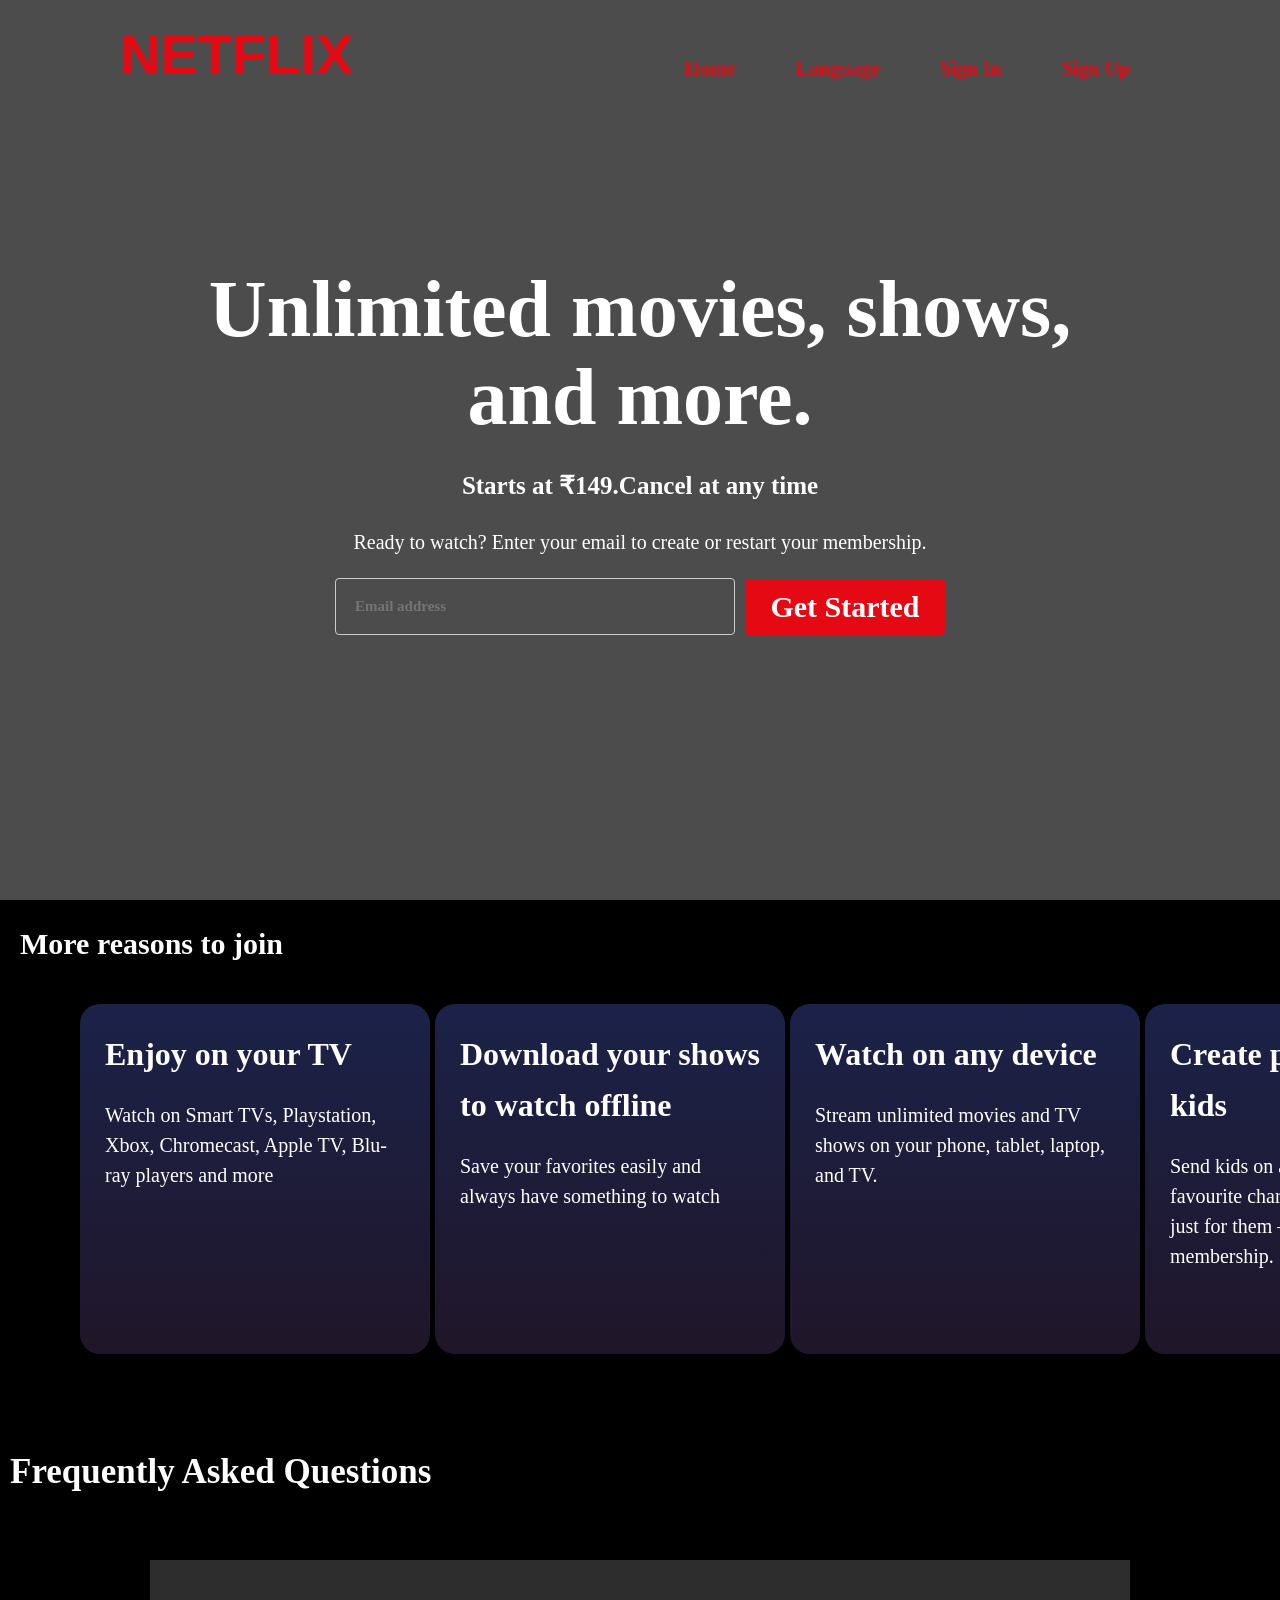
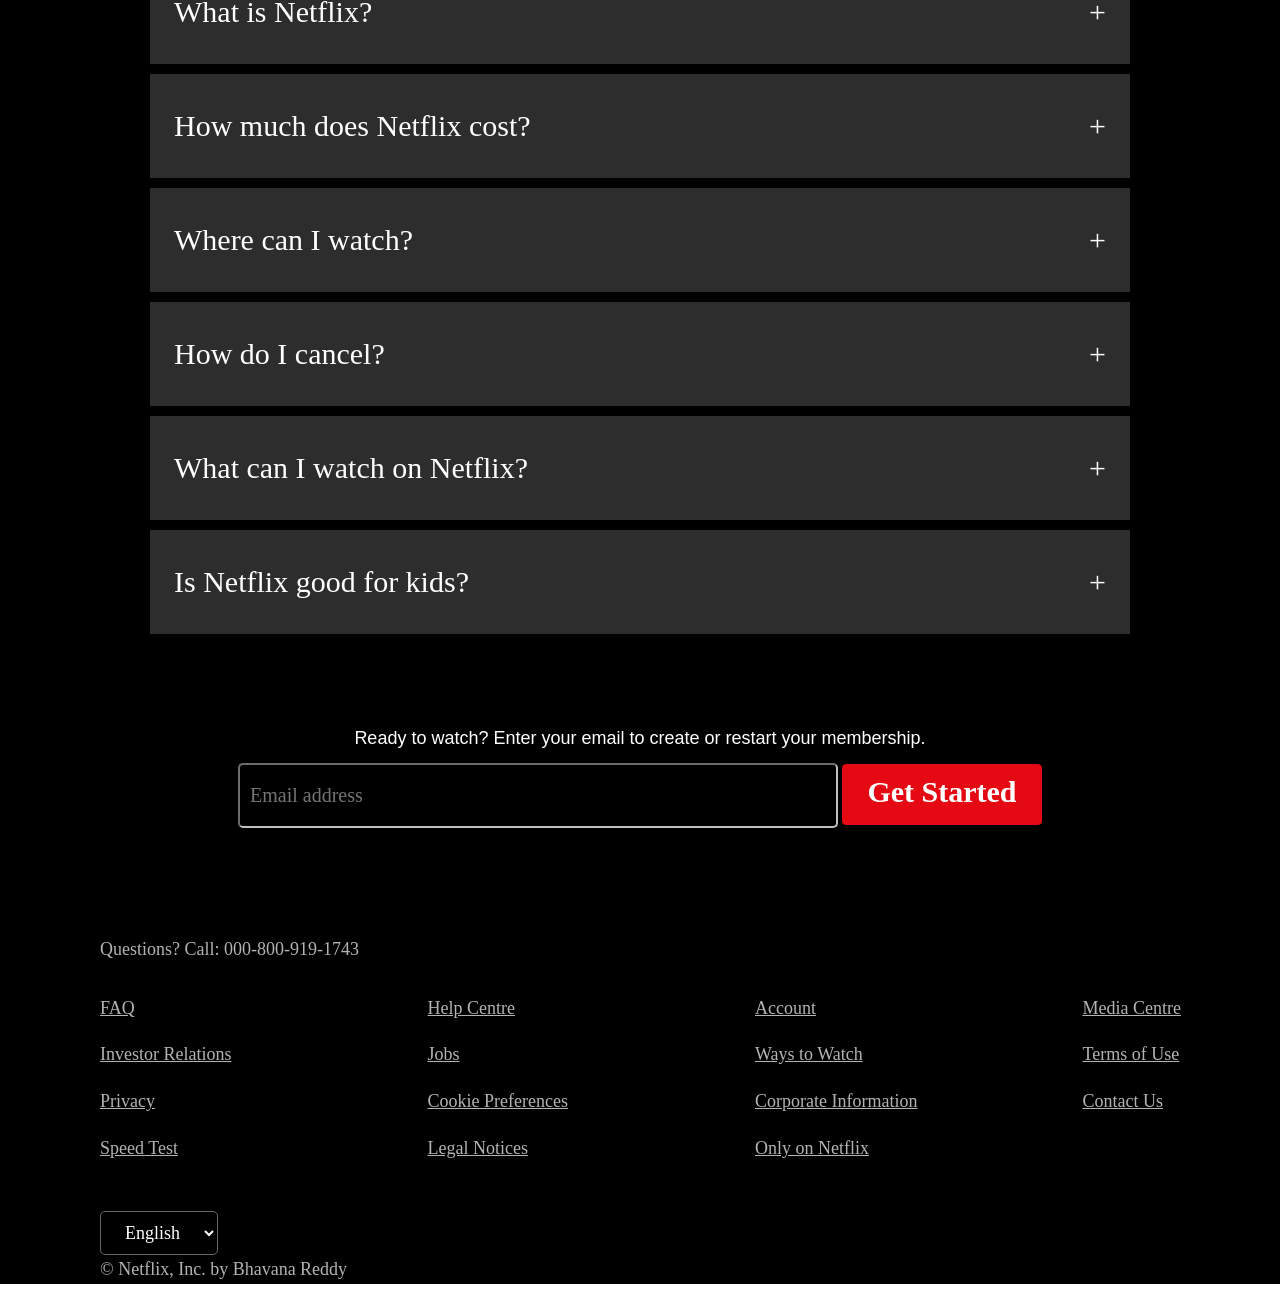
==== index.html @ 40664979 "commit the code changes in index.html" ====
<!DOCTYPE html>
<html lang="en">
<head>
    <meta charset="UTF-8">
    <meta name="viewport" content="width=device-width, initial-scale=1.0">
    <title>Netflix landing page</title>
    <link rel="stylesheet" href = "style.css">
</head>
<body>

    <section class = "hero">
        <div class ="logo">NETFLIX</div>
            <ul>
                <li><a href="#">Home</a></li>
                <li><a href="#">Language</a></li>
                <li><a href="#">Sign In</a></li>
                <li><a href="#">Sign Up</a></li>
            </ul>
        </div>
        <div class="hero-content">
            <h1>Unlimited movies, shows, and more.</h1>
            <h2>Starts at ₹149.Cancel at any time</h2>
            <p>Ready to watch? Enter your email to create or restart your membership.</p>
            <form>
                <input type="email" placeholder="Email address">
                <button type="submit">Get Started</button>
            </form>
        </div>
    </section>
    <section class = "service">
        <h2 class = bhavs>More reasons to join </h2>
        <div class="cards">
            <div class="card">
                <h2 >Enjoy on your TV</h2>
                <p>Watch on Smart TVs, Playstation, Xbox, Chromecast, Apple TV, Blu-ray players and more</p>
            </div>
            <div class="card">
                <h2>Download your shows to watch offline</h2>
                <p>Save your favorites easily and always have something to watch</p>
            </div>
            <div class="card">
                <h2>Watch on any device</h2>
                <p>Stream unlimited movies and TV shows on your phone, tablet, laptop, and TV.</p>
            </div>
            <div class="card">
                <h2>Create profiles for kids</h2>
                <p>Send kids on adventures with their favourite characters in a space made just for them — free with your membership.</p>
            </div>

        </div>
    </section>

    <section>
        <div>
            <h2 class="FAQ">Frequently Asked Questions</h2>
            <ul>
                <li>
                    <div class="QA">
                        <span>What is Netflix?</span>
                        <span class="plus">+</span>
                    </div>
                </li>
                <li>
                    <div class="QA">
                        <span>How much does Netflix cost?</span>
                        <span class="plus">+</span>
                    </div>
                </li>
                <li>
                    <div class="QA">
                        <span>Where can I watch?</span>
                        <span class="plus">+</span>
                    </div>
                </li>
                <li>
                    <div class="QA">
                        <span>How do I cancel?</span>
                        <span class="plus">+</span>
                    </div>
                </li>
                <li>
                    <div class="QA">
                        <span>What can I watch on Netflix?</span>
                        <span class="plus">+</span>
                    </div>
                </li>
                <li>
                    <div class="QA">
                        <span>Is Netflix good for kids?</span>
                        <span class="plus">+</span>
                    </div>
                </li>
            </ul>
        </div>
    </section>
    
    <section>
        <div class="formal">
            <p>Ready to watch? Enter your email to create or restart your membership.<p>
            <form class="forms">
                <input type="email" placeholder="Email address">
                <button type="submit">Get Started</button>
            </form>
        </div>
    </section>

    <footer class="footer">
    <p>Questions? Call: 000-800-919-1743</p>

    <div class="footer-links">
        <div>
            <a href="#">FAQ</a>
            <a href="#">Investor Relations</a>
            <a href="#">Privacy</a>
            <a href="#">Speed Test</a>
        </div>

        <div>
            <a href="#">Help Centre</a>
            <a href="#">Jobs</a>
            <a href="#">Cookie Preferences</a>
            <a href="#">Legal Notices</a>
        </div>

        <div>
            <a href="#">Account</a>
            <a href="#">Ways to Watch</a>
            <a href="#">Corporate Information</a>
            <a href="#">Only on Netflix</a>
        </div>

        <div>
            <a href="#">Media Centre</a>
            <a href="#">Terms of Use</a>
            <a href="#">Contact Us</a>
        </div>
    </div>

    <div class="language">
        <select>
            <option>English</option>
            <option>Hindi</option>
        </select>
    </div>

    <p>&copy; Netflix, Inc. by Bhavana Reddy</p>
</footer>
---- style.css ----
*{
    margin:0;
    padding:0;
    box-sizing:border-box;
    font-family:Netflix Sans Variable;
}

body{
    line-height:1.6;
}


.logo{
    color: #e50914;
    font-size:3.5rem;
    font-weight: bold;
    text-decoration: none;
    margin-left: 100px;
    position: absolute;
    top:10px;
    left:20px;
    font-family:Arial, Helvetica, sans-serif;

}
.hero ul{
    a:hover{
        color: white;
        transition:0.2s ease-in-out;
    }  
    display:flex;
    justify-content: space-between;
    align-items: center;
    list-style: none;
    text-decoration: none;
    position: absolute;
    top:2px;
    right:20px;
    gap:30px;
    font-size:20px;
    margin-right: 50px;
    font-weight:bold;
    background-color: transparent;
}
.hero ul a{
    color:#e50914;
    text-decoration: none;
    font-size: 20px;
    margin-right: 30px;
}
.hero ul a:hover{
    color: white;
    transition: 0.2s ease-in-out;

}


.hero{
    background-image: linear-gradient(rgba(0,0,0,0.7),
                        rgba(0,0,0,0.7)), url("https://netflixjunkie.com/wp-content/uploads/2022/08/netflix-11.jpg");
    background-size: cover;
    background-position: center;
    height: 100vh;
    width: 100%;
    display:flex;
    justify-content: center;
    align-items: center;
    text-align: center;
    color:white;
}

.hero-content h1{
    font-size:80px;
    max-width:1000px;
    line-height: 1.1;
    font-weight: 700;
    margin-bottom:25px;
}

.hero-content h2{
    font-size: 25px;
    margin-bottom: 20px;
    font-weight:bold;
}

.hero-content p{
    font-size: 20px;
    margin-bottom: 20px;
    font-weight:50;
}

.hero-content form{
    display:flex;
    justify-content: center;
    align-items: center;
    margin-top: 20px;
    background-color:none;
    gap:10px;
}
.hero-content form input{
    background-color:transparent;
    border:1px solid #ccc;
    border-radius:4px;
    width:400px;
    font-size: 15px;
    font-weight: bold;

}
.hero input{
    padding:19px 19px;
    border:2px solid #ccc;
    border-radius:5px ;
    width:400px;
    border-color: aliceblue;
    
}
.hero button{
    padding: 10px 10px;
    border:1px solid #ccc;
    border-radius:4px;
    width:200px;
    background-color: #e50914;
    border-color: #e50914;
    font-size: 30px;
    font-weight: bold;
    color:white;
}

.cards{
    display: grid;
    grid-template-columns: repeat(4, 1fr);
    gap: 5px;
    width:100%;
    margin:10px auto;
    margin-top: -5%;
    background-color:black;
    color:white; 
    padding:80px;    
}
.card{
    background: linear-gradient(to bottom,
            #1b2249,
            #201629);
    color: white;
    padding: 25px;
    border-radius: 20px;
    box-sizing: border-box;
    width:350px;
    height:350px;
    gap:10px;
    transition: all 0.4s ease;
    cursor: pointer;
}

.card:hover {
    transform: translateY(-10px);
    box-shadow: 0 10px 25px rgba(255, 0, 0, 0.5);
}

.card h2 {
    font-size: 32px;
    margin-bottom: 20px;
}

.card p {
    font-size: 20px;
    line-height: 1.5;
}
.bhavs{
    padding:20px;
    font-size: 30px;
    font-weight: bold;
    margin-bottom:-10px;
    background-color:black;
    color: white;
}

.FAQ{
    background-color:black;
    color:white;
    padding:10px;
    margin-top:-10px;
    text-align:left;
    font-size:35px;
}

ul{
    background-color:black;
    padding:50px;
}

.QA{
    background: #2d2d2d;
    color: white;
    margin-bottom:10px;
    margin-left:100px;
    margin-right:100px;
    padding: 28px 24px;
    display: flex;
    justify-content: space-between;
    align-items: center;
    cursor: pointer;
    transition: background-color 0.3s ease;
    gap:10px;
}

.QA:hover{
    background: #414141;
}

.QA span{
    font-size: 30px;
}

.formal{
    background-color: black;
    color:white;
    text-align: center;
    padding:30px;
}

.formal p{
    font-size:18px ;
    font-family: Arial, Helvetica, sans-serif;
}

.forms input{
    background-color:transparent ;
    text-align: left;
    padding:10px;
    width:600px;
    height:65px;
    border-radius:5px;
    border-color:silver;
    font-size:20px;
    margin-top:10px ;
}

.forms button{
    background-color:#e50914;
    font-size:30px;
    padding: 10px 10px;
    border:1px solid #ccc;
    border-radius:4px;
    width:200px;
    border-color: #e50914;
    font-weight: bold;
    color:white;
    padding-bottom:15px ;
    margin-bottom: 80px;
}

.footer {
    background-color:black;
    width: 100%;
    color: #b3b3b3;
    font-family: Arial, sans-serif;
}

.footer p {
    font-size: 18px;
    margin-bottom: 30px;
    margin-left: 100px;
}

.footer a {
    color: #b3b3b3;
    text-decoration: underline;
    display: block;
    margin-bottom: 18px;
    font-size: 18px;
    margin-left: 100px;
}

.footer-links {
    display: grid;
    grid-template-columns: repeat(4, 1fr);
    gap: 30px;
}

.footer-links a:hover {
    color:#e50914;
    transition: 0.2s ease-in-out;
}

.language {
    margin-top: 30px;
    margin-left: 100px;
}

.language select {
    background: transparent;
    color: white;
    border: 1px solid #666;
    padding: 10px 20px;
    border-radius: 5px;
    font-size: 18px;
}

.netflix-india {
    margin-top: 30px;
    font-size: 18px;

}

/* Mobile Phones */
@media (max-width:600px) {

    .logo {
        font-size: 2rem;
        margin-left: 10px;
    }

    .hero ul {
        position: static;
        justify-content: center;
        flex-wrap: wrap;
        gap: 10px;
        margin: 20px 0;
    }

    .hero ul a {
        font-size: 16px;
        margin-right: 0;
    }

    .hero-content h1 {
        font-size: 35px;
        padding: 0 15px;
    }

    .hero-content h2 {
        font-size: 20px;
    }

    .hero-content p {
        font-size: 16px;
        padding: 0 15px;
    }

    .hero-content form,
    .forms {
        flex-direction: column;
    }

    .hero-content form input,
    .forms input {
        width: 90%;
        margin-bottom: 15px;
    }

    .hero button,
    .forms button {
        width: 220px;
        font-size: 22px;
    }

    .cards {
        grid-template-columns: 1fr;
        padding: 20px;
        justify-items: center;
    }

    .card {
        width: 100%;
        max-width: 350px;
        height: auto;
    }

    .bhavs {
        font-size: 25px;
        text-align: center;
    }

    .FAQ {
        font-size: 20px;
        text-align: center;
    }

    .QA {
        margin-left: 15px;
        margin-right: 15px;
        padding: 20px;
    }

    .QA span {
        font-size: 20px;
    }

    .footer p,
    .footer a,
    .language {
        margin-left: 20px;
    }

    .footer-links {
        grid-template-columns: 1fr;
        gap: 10px;
    }
}
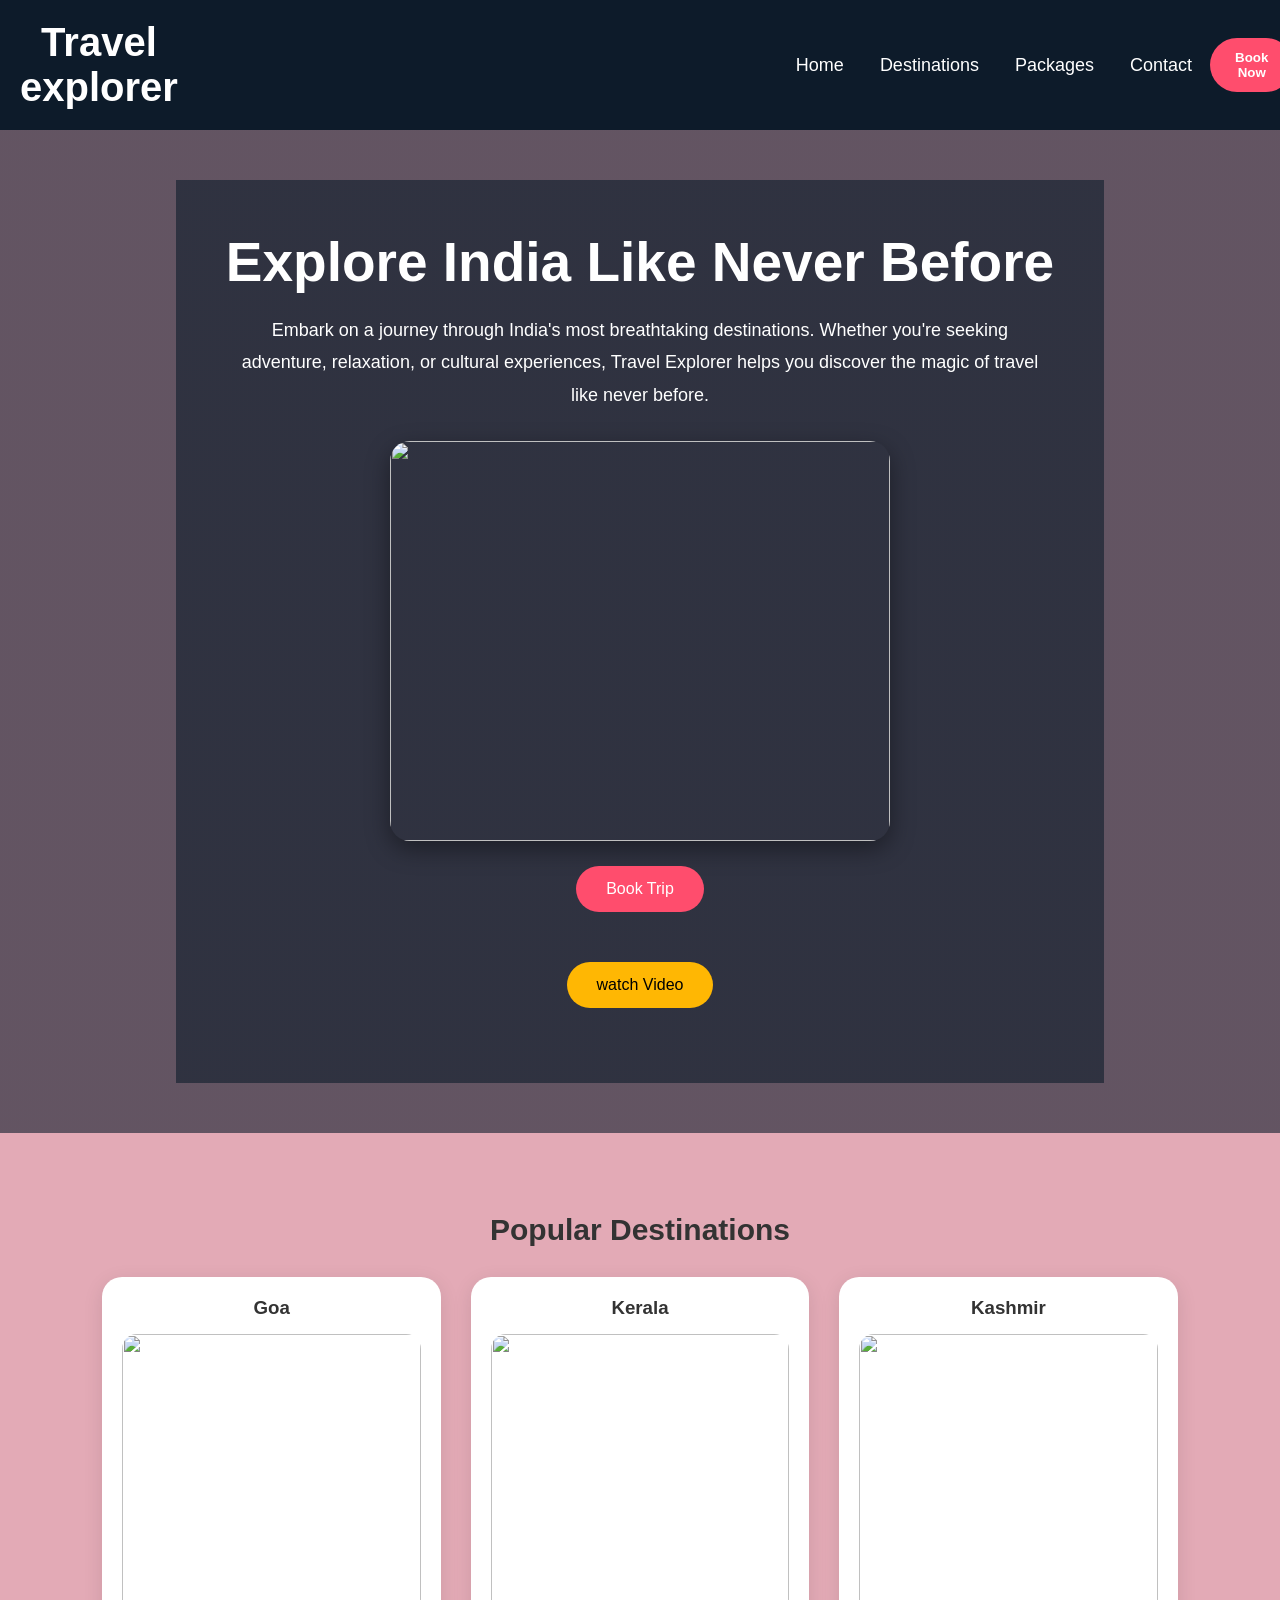
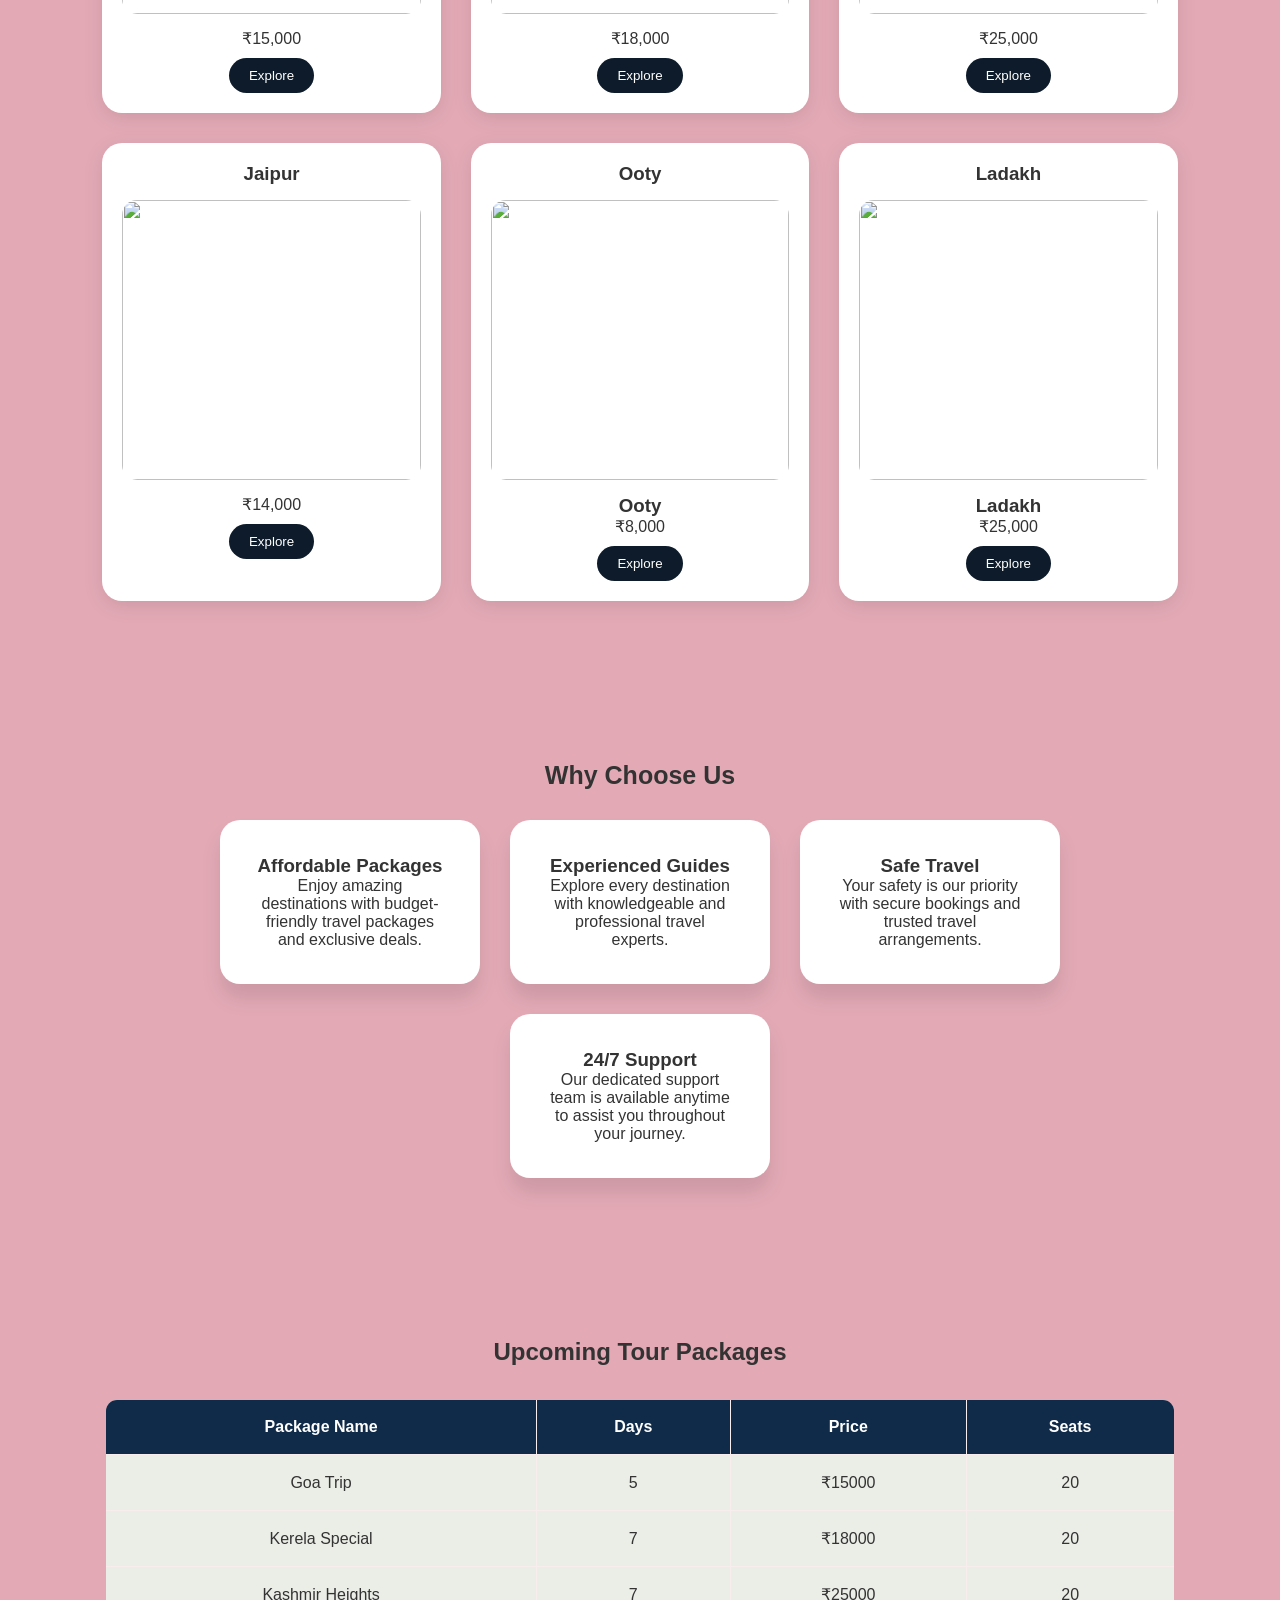
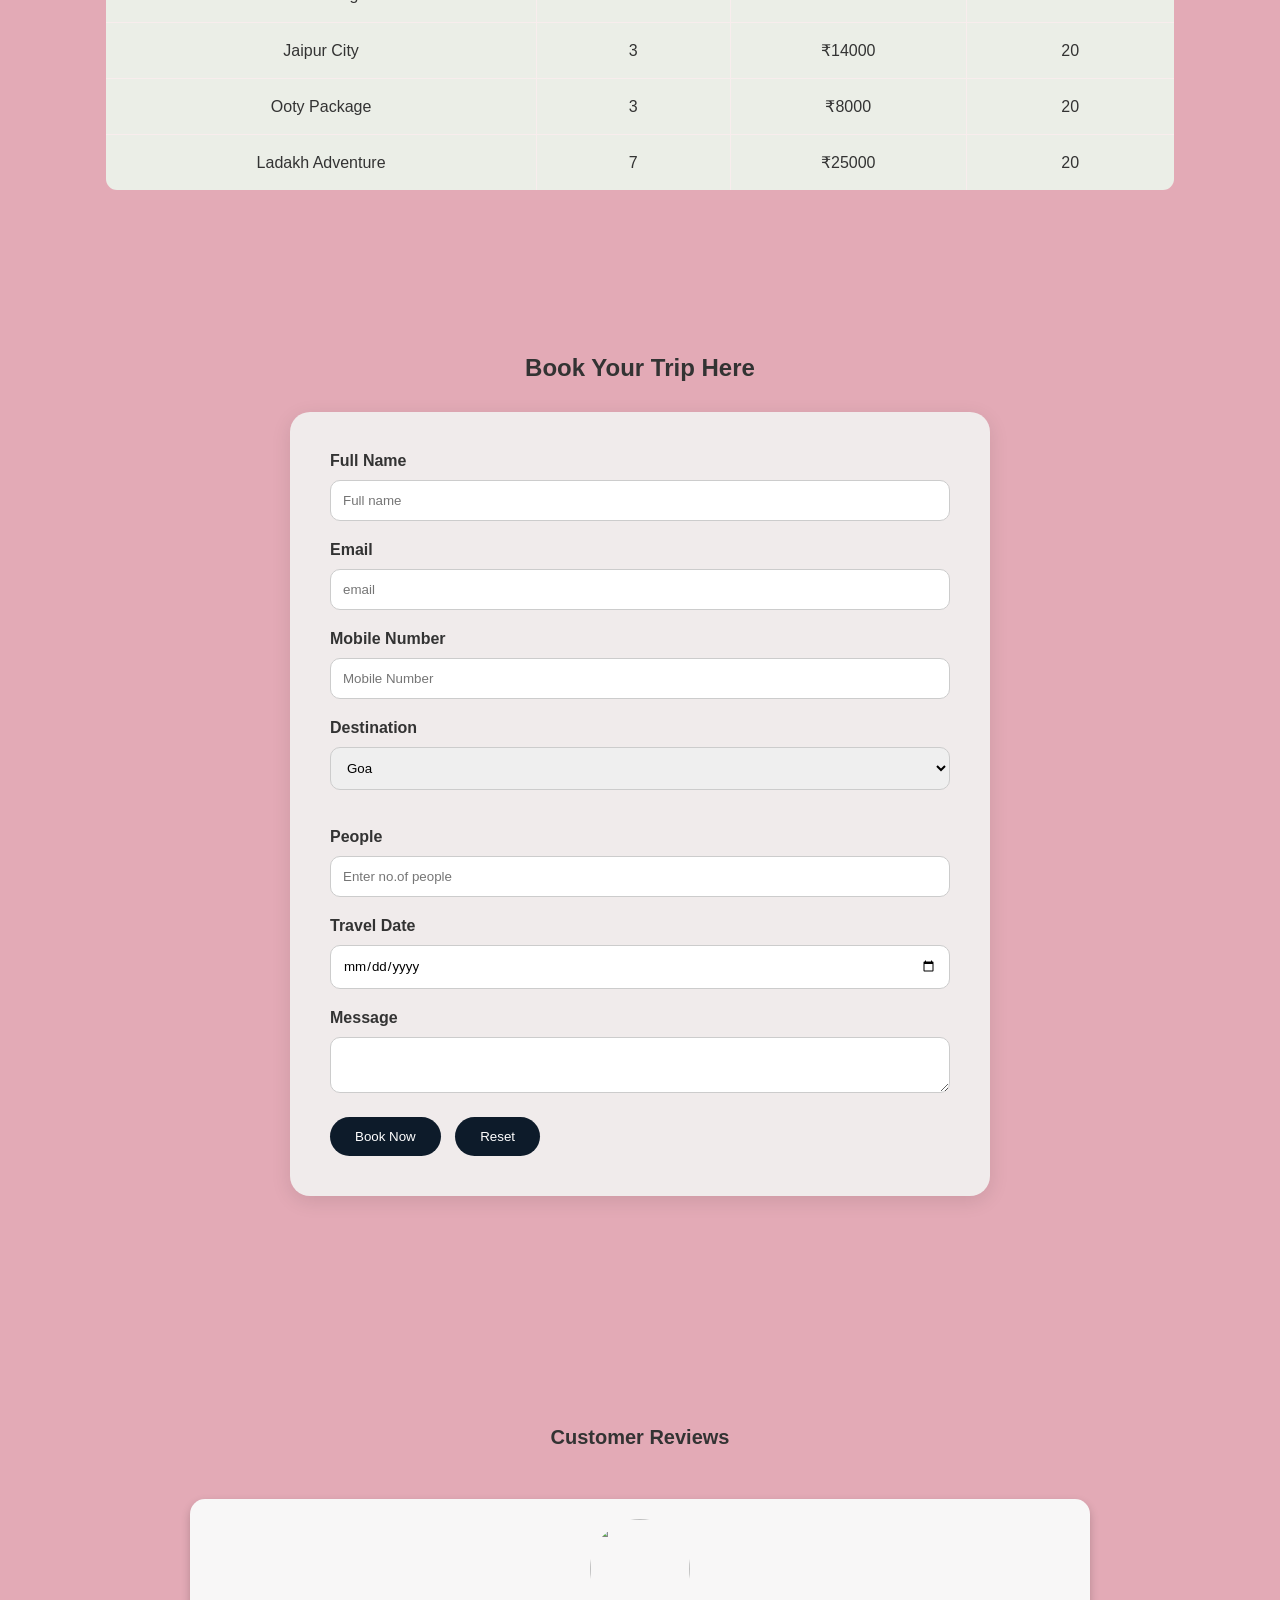
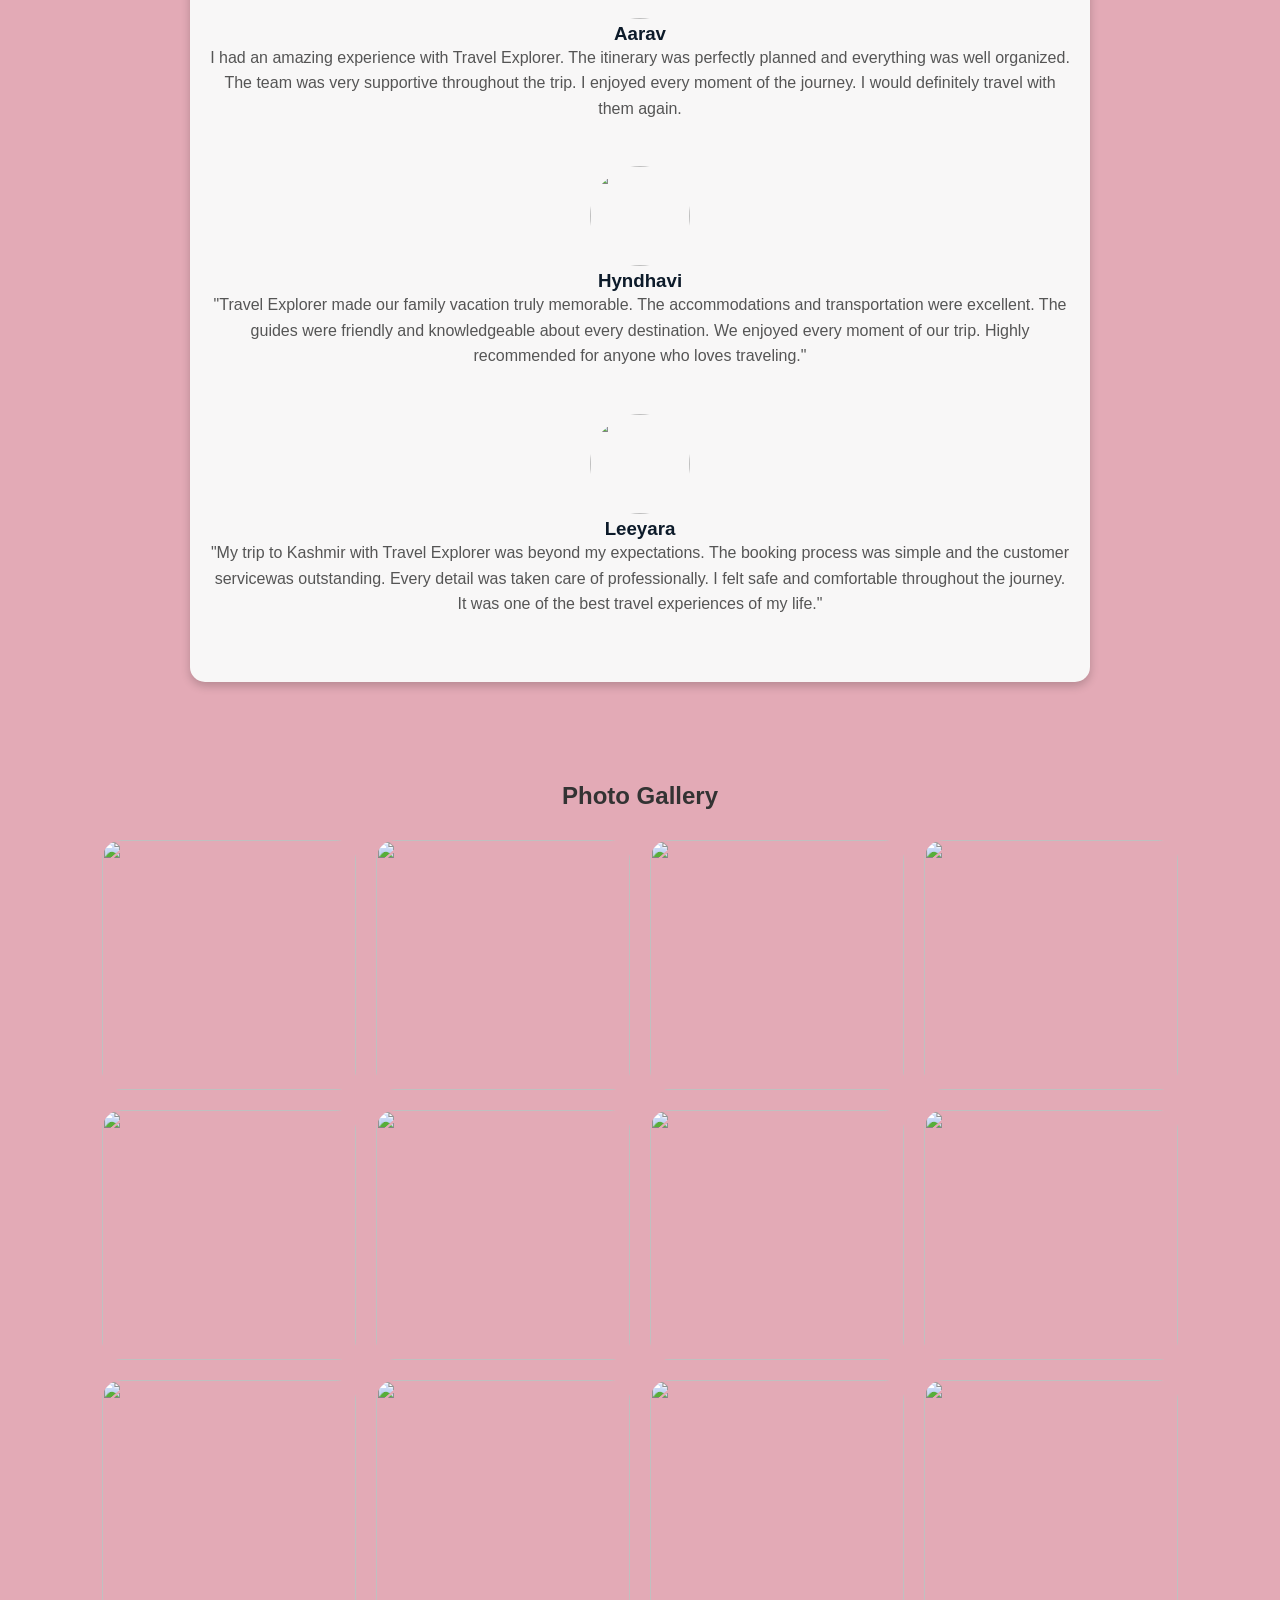
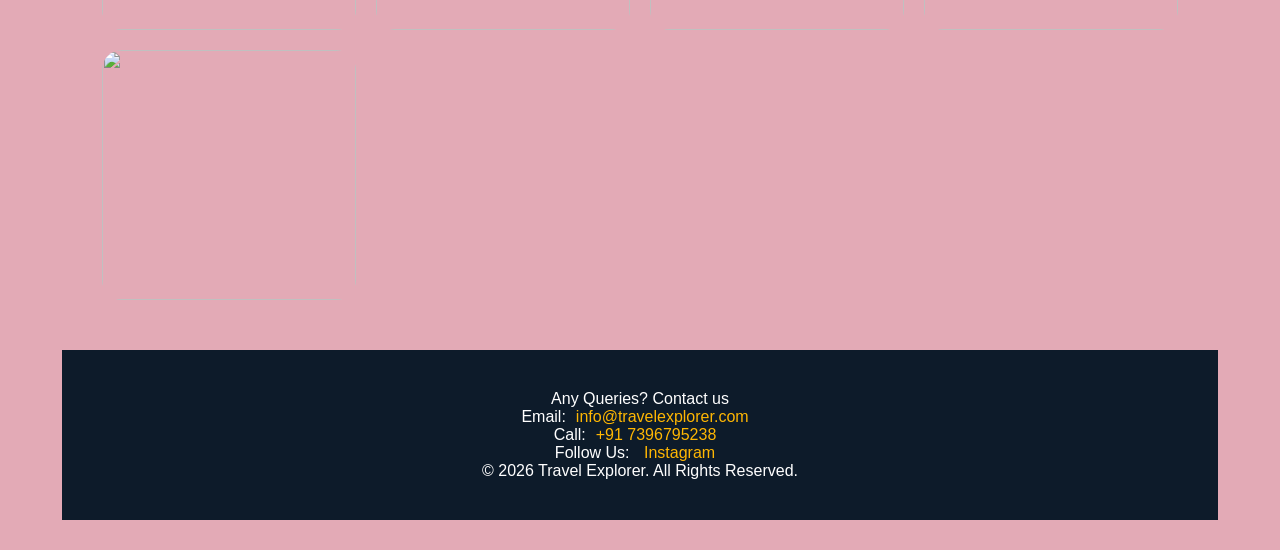
==== commit 6c437eec: "push new files index.html and style.css" ====
--- a/index.html
+++ b/index.html
@@ -3,145 +3,270 @@
 <head>
     <meta charset="UTF-8">
     <meta name="viewport" content="width=device-width, initial-scale=1.0">
-    <title>Netflix landing page</title>
+    <title>Travel Explorer</title>
+     <style>
+        h2{
+            text-align:center;
+            margin-bottom:30px;
+        }
+    </style>
     <link rel="stylesheet" href = "style.css">
 </head>
 <body>
-
-    <section class = "hero">
-        <div class ="logo">NETFLIX</div>
+    <section>
+        <nav>
+            <h2 class="logo">Travel explorer</h2>
             <ul>
                 <li><a href="#">Home</a></li>
-                <li><a href="#">Language</a></li>
-                <li><a href="#">Sign In</a></li>
-                <li><a href="#">Sign Up</a></li>
+                <li><a href="#">Destinations</a></li>
+                <li><a href="#">Packages</a></li>
+                <li><a href="#">Contact</a></li>
             </ul>
-        </div>
-        <div class="hero-content">
-            <h1>Unlimited movies, shows, and more.</h1>
-            <h2>Starts at ₹149.Cancel at any time</h2>
-            <p>Ready to watch? Enter your email to create or restart your membership.</p>
-            <form>
-                <input type="email" placeholder="Email address">
-                <button type="submit">Get Started</button>
-            </form>
-        </div>
-    </section>
-    <section class = "service">
-        <h2 class = bhavs>More reasons to join </h2>
-        <div class="cards">
-            <div class="card">
-                <h2 >Enjoy on your TV</h2>
-                <p>Watch on Smart TVs, Playstation, Xbox, Chromecast, Apple TV, Blu-ray players and more</p>
-            </div>
-            <div class="card">
-                <h2>Download your shows to watch offline</h2>
-                <p>Save your favorites easily and always have something to watch</p>
-            </div>
-            <div class="card">
-                <h2>Watch on any device</h2>
-                <p>Stream unlimited movies and TV shows on your phone, tablet, laptop, and TV.</p>
-            </div>
-            <div class="card">
-                <h2>Create profiles for kids</h2>
-                <p>Send kids on adventures with their favourite characters in a space made just for them — free with your membership.</p>
-            </div>
-
-        </div>
-    </section>
-
-    <section>
-        <div>
-            <h2 class="FAQ">Frequently Asked Questions</h2>
-            <ul>
-                <li>
-                    <div class="QA">
-                        <span>What is Netflix?</span>
-                        <span class="plus">+</span>
-                    </div>
-                </li>
-                <li>
-                    <div class="QA">
-                        <span>How much does Netflix cost?</span>
-                        <span class="plus">+</span>
-                    </div>
-                </li>
-                <li>
-                    <div class="QA">
-                        <span>Where can I watch?</span>
-                        <span class="plus">+</span>
-                    </div>
-                </li>
-                <li>
-                    <div class="QA">
-                        <span>How do I cancel?</span>
-                        <span class="plus">+</span>
-                    </div>
-                </li>
-                <li>
-                    <div class="QA">
-                        <span>What can I watch on Netflix?</span>
-                        <span class="plus">+</span>
-                    </div>
-                </li>
-                <li>
-                    <div class="QA">
-                        <span>Is Netflix good for kids?</span>
-                        <span class="plus">+</span>
-                    </div>
-                </li>
-            </ul>
-        </div>
-    </section>
+            <button>Book Now</button>
+        </nav>
+    </section>
+    <section class="Hero">
+        <div class="Hero Content">
+            <h1>Explore India Like Never Before</h1>
+            <p>Embark on a journey through India's most breathtaking destinations. Whether you're seeking adventure, relaxation, or cultural experiences,
+             Travel Explorer helps you discover the magic of travel like never before.</p>
+            <image src=https://i.cdn.newsbytesapp.com/images/l28020221229124447.jpeg width="500" height="400">
+            <button>Book Trip</button>
+            <button>watch Video</button>
+        </div>
+    </section>
+    <section class="destinations">
+        <h2>Popular Destinations</h2>
+    <div class="destination-grid">
+
+        <article class="card">
+            <h3>Goa</h3>
+            <img src="https://tripzsearch.b-cdn.net/destinations/india-goa/01.jpg" width="200" height="150">
+            <p>₹15,000</p>
+            <button>Explore</button>
+        </article>
+
+        <article class="card">
+            <h3>Kerala</h3>
+            <img src=https://wallpapercave.com/wp/wp2783293.jpg width="200" height="150">
+            <p>₹18,000</p>
+            <button>Explore</button>
+        </article>
+
+        <article class="card">
+            <h3>Kashmir</h3>
+            <img src=https://img.veenaworld.com/wp-content/uploads/2023/01/shutterstock_2044050407-scaled.jpg width="200" height="150">
+            <p>₹25,000</p>
+            <button>Explore</button>
+        </article>
+
+        <article class="card">
+            <h3>Jaipur</h3>
+            <img src="https://www.cdn.travejar.com/storage/india_attraction_tour/1676106126.webp" width="200" height="150">
+            <p>₹14,000</p>
+            <button>Explore</button>
+        </article>
+
+        <article class="card">
+            <h3>Ooty</h3>
+            <img src=https://indiaeasytrip.com/blog/wp-content/uploads/2024/02/0_X9ucEKFguSajcK-X.jpg width="200" height="150">
+            <h3>Ooty</h3>
+            <p>₹8,000</p>
+            <button>Explore</button>
+        </article>
+
+        <article class="card">
+            <h3>Ladakh</h3>
+            <img src=https://www.holidify.com/images/bgImages/LADAKH.jpg width="200" height="150">
+            <h3>Ladakh</h3>
+            <p>₹25,000</p>
+            <button>Explore</button>
+        </article>
+    </div>
+    </section>
+    <section class="why-us">
+        <h2>Why Choose Us</h2>
+
+    <div class="why-container">
+
+        <div class="box">
+            <h3>Affordable Packages</h3>
+            <p>Enjoy amazing destinations with budget-friendly travel packages and exclusive deals.</p>
+        </div>
+
+        <div class="box">
+            <h3>Experienced Guides</h3>
+            <p>Explore every destination with knowledgeable and professional travel experts.</p>
+        </div>
+
+        <div class="box">
+            <h3>Safe Travel</h3>
+            <p>Your safety is our priority with secure bookings and trusted travel arrangements.</p>
+        </div>
+
+        <div class="box">
+            <h3>24/7 Support</h3>
+            <p>Our dedicated support team is available anytime to assist you throughout your journey.</p>
+        </div>
+    </div>
+    </section>
+
+    <section class="packages" id="packages">
+        <h2>Upcoming Tour Packages</h2>
+
+    <table border="4">
+
+        <tr>
+            <th>Package Name</th>
+            <th>Days</th>
+            <th>Price</th>
+            <th>Seats</th>
+        </tr>
+        <tr>
+            <td>Goa Trip</td>
+            <td>5</td>
+            <td>₹15000</td>
+            <td>20</td>
+        </tr>
+        <tr>
+            <td>Kerela Special</td>
+            <td>7</td>
+            <td>₹18000</td>
+            <td>20</td>
+        </tr>
+        <tr>
+            <td>Kashmir Heights</td>
+            <td>7</td>
+            <td>₹25000</td>
+            <td>20</td>
+        </tr>
+        <tr>
+            <td>Jaipur City</td>
+            <td>3</td>
+            <td>₹14000</td>
+            <td>20</td>
+        </tr>
+        <tr>
+            <td>Ooty Package</td>
+            <td>3</td>
+            <td>₹8000</td>
+            <td>20</td>
+        </tr>
+        <tr>
+            <td>Ladakh Adventure</td>
+            <td>7</td>
+            <td>₹25000</td>
+            <td>20</td>
+        </tr>
+    </table>
+    </section>
+    <section class="booking">
+
+    <h2>Book Your Trip Here</h2>
+
+    <form>
+
+        <label>Full Name</label>
+        <input type="text" placeholder="Full name"><br>
+
+        <label>Email</label>
+        <input type="email" placeholder="email"><br>
+
+        <label>Mobile Number</label>
+        <input type="tel" placeholder="Mobile Number"><br>
+
+        <label>Destination</label>
+        <select>
+            <option>Goa</option>
+            <option>Kerala</option>
+            <option>Kashmir</option>
+            <option>Jaipur</option>
+        </select><br><br>
+
+        <label>People</label>
+        <input type="number" placeholder="Enter no.of people"><br>
+
+        <label>Travel Date</label>
+        <input type="date"><br>
+
+        <label>Message</label>
+        <textarea></textarea><br>
+
+        <button type="submit">Book Now</button>
+        <button type="reset">Reset</button>
+
+    </form>
+    </section>
+    <section class="reviews">
     
-    <section>
-        <div class="formal">
-            <p>Ready to watch? Enter your email to create or restart your membership.<p>
-            <form class="forms">
-                <input type="email" placeholder="Email address">
-                <button type="submit">Get Started</button>
-            </form>
-        </div>
+        <h2 style="text-align:center; font-size:20px; padding:20px">Customer Reviews</h2>
+    <div class="review" style="padding:20px; border-radius:15px; box-shadow:0 4px 10px rgba(0,0,0,0.2); text-align:center;">
+    <img src="https://tse2.mm.bing.net/th/id/OIP.rszjlgKw4w9c_6igSfkePAHaIK?r=0&pid=Api&P=0&h=180"
+         style="width:100px; height:100px; border-radius:50%; margin-bottom:-5px;">
+
+    <h3 style="color:#0d1b2a;">Aarav</h3>
+    <p style="color:#555; line-height:1.6; margin-bottom:45px;">
+        I had an amazing experience with Travel Explorer.
+        The itinerary was perfectly planned and everything was well organized.
+        The team was very supportive throughout the trip.
+        I enjoyed every moment of the journey.
+        I would definitely travel with them again.
+    </p>
+    <img src="https://tse4.mm.bing.net/th/id/OIP.AEmZ_Iz-wOtlT9KalmUWfAHaJQ?r=0&pid=Api&P=0&h=180"
+         style="width:100px; height:100px; border-radius:50%; margin-bottom:-5px;">
+
+    <h3 style="color:#0d1b2a;">Hyndhavi</h3>
+    <p style="color:#555; line-height:1.6;margin-bottom:45px;">
+       "Travel Explorer made our family vacation truly memorable. The accommodations and transportation were excellent.
+        The guides were friendly and knowledgeable about every destination. We enjoyed every moment of our trip.
+        Highly recommended for anyone who loves traveling."
+    </p>
+    <img src="https://i.pinimg.com/originals/1a/5f/4f/1a5f4f37c7df3a498b87b62e62cfa05b.jpg?nii=t"
+         style="width:100px; height:100px; border-radius:50%; margin-bottom:-5px;">
+
+    <h3 style="color:#0d1b2a;">Leeyara</h3>
+    <p style="color:#555; line-height:1.6;margin-bottom:45px;">
+       "My trip to Kashmir with Travel Explorer was beyond my expectations.
+        The booking process was simple and the customer servicewas outstanding. 
+        Every detail was taken care of professionally. I felt safe and comfortable throughout the journey.
+        It was one of the best travel experiences of my life."
+    </p>
+    </div>
+    <section class="gallery">
+        <h2>Photo Gallery</h2>
+
+    <div class="gallery-grid">
+        <img src="https://solotravelindia.com/wp-content/uploads/2023/05/Spiti-Group-Tour-768x642.jpg">
+        <img src="https://www.clubmahindra.com/blog/media/section_images/desktopban-1dd64ec81f39a29.webp">
+        <img src="https://www.epictrips.in/wp-content/uploads/2023/08/Goa-Group-Tour.jpg">
+        <img src="https://haniefatravels.com/wp-content/uploads/2024/11/himachal-backpacking-to-manali-kasol-tosh-JustWravel-1707035905-HPBP-Manali-Kasol-jibhi-2-edited-3.jpg">
+        <img src="https://www.trvme.com/img/tours/kashmir-group-tour-im2.jpg">
+        <img src="https://www.bharatbooking.com/admin/webroot/img/uploads/holiday-package-gallery/1709639913_199579-leh-ladakh-group-tour-package-slider-image.webp">
+        <img src="https://internationalyouthclub.org/wp-content/uploads/2024/12/Best-Time-for-Leh-Ladakh-Bike-Trip.jpeg">
+        <img src="https://endeavorladakh.com/wp-content/uploads/2025/05/leh-ladakh-bike-tour.jpg">
+        <img src="https://jugni.co.in/wp-content/uploads/2022/08/kerala.jpg">
+        <img src="https://greenkeralaholidays.com/wp-content/uploads/elementor/thumbs/Trekking-in-Idukki-Kerala-rgmbm6bhoq09wv08au7kens594xkd64wql7l56thyo.webp">
+        <img src="https://driveindiabyyogi.com/wp-content/uploads/2025/10/enjoy-group-in-jaipur.jpg">
+        <img src="https://goicar.in/blog/wp-content/uploads/2025/01/Goa-on-a-Budget-1.jpg">
+        <img src="https://res.klook.com/images/fl_lossy.progressive,q_65/c_fill,w_1200,h_630,f_auto/w_80,x_15,y_15,g_south_west,l_klook_water/activities/l5xjgecutbe6wuunhuit/Scuba%20Diving%20Experience%20at%20a%20Private%20Island%20in%20Goa.jpg">
+    </div>
     </section>
 
     <footer class="footer">
-    <p>Questions? Call: 000-800-919-1743</p>
-
-    <div class="footer-links">
-        <div>
-            <a href="#">FAQ</a>
-            <a href="#">Investor Relations</a>
-            <a href="#">Privacy</a>
-            <a href="#">Speed Test</a>
-        </div>
-
-        <div>
-            <a href="#">Help Centre</a>
-            <a href="#">Jobs</a>
-            <a href="#">Cookie Preferences</a>
-            <a href="#">Legal Notices</a>
-        </div>
-
-        <div>
-            <a href="#">Account</a>
-            <a href="#">Ways to Watch</a>
-            <a href="#">Corporate Information</a>
-            <a href="#">Only on Netflix</a>
-        </div>
-
-        <div>
-            <a href="#">Media Centre</a>
-            <a href="#">Terms of Use</a>
-            <a href="#">Contact Us</a>
-        </div>
-    </div>
-
-    <div class="language">
-        <select>
-            <option>English</option>
-            <option>Hindi</option>
-        </select>
-    </div>
-
-    <p>&copy; Netflix, Inc. by Bhavana Reddy</p>
-</footer>+        <div class="contact">
+        <p>Any Queries? Contact us</p>
+        <span>Email:<a href="#">info@travelexplorer.com</a></span>
+        </div>
+        <span>Call:<a href="#">+91 7396795238</a></span>
+        <div class="media">
+        <p>Follow Us:
+            <a href="#">Instagram</a>
+        </p>
+        </div>
+    <p>© 2026 Travel Explorer. All Rights Reserved.</p>
+    </footer>
+    
+
+    
+</body>
+</html>
--- a/style.css
+++ b/style.css
@@ -2,400 +2,478 @@
     margin:0;
     padding:0;
     box-sizing:border-box;
-    font-family:Netflix Sans Variable;
+    font-family:'Segoe UI', Tahoma, Geneva, Verdana, sans-serif;
+    scroll-behavior:smooth;
 }
 
 body{
-    line-height:1.6;
-}
-
+    background:#e3aab6;
+    color:#333;
+}
+
+/* NAVBAR */
+
+nav{
+    display:flex;
+    justify-content:space-between;
+    align-items:center;
+    padding:20px;
+    background:#0d1b2a;
+}
 
 .logo{
-    color: #e50914;
-    font-size:3.5rem;
-    font-weight: bold;
-    text-decoration: none;
-    margin-left: 100px;
-    position: absolute;
-    top:10px;
-    left:20px;
-    font-family:Arial, Helvetica, sans-serif;
-
-}
-.hero ul{
-    a:hover{
-        color: white;
-        transition:0.2s ease-in-out;
-    }  
+    color:#ffffff;
+    font-size:40px;
+    font-weight:bold;
+    margin-bottom:0;
+}
+
+nav ul{
     display:flex;
-    justify-content: space-between;
-    align-items: center;
-    list-style: none;
-    text-decoration: none;
-    position: absolute;
-    top:2px;
-    right:20px;
+    margin-left:600px;
+    list-style:none;
+}
+
+nav ul li{
+    margin:0 18px;
+}
+
+nav ul li a{
+    color:white;
+    text-decoration:none;
+    font-size:18px;
+    transition:0.4s;
+}
+
+nav ul li a:hover{
+    color:#ffb703;
+}
+
+nav button{
+    background:#ff4d6d;
+    color:white;
+    border:none;
+    padding:12px 25px;
+    border-radius:30px;
+    cursor:pointer;
+    transition:0.5s;
+    font-weight:bold ;
+}
+
+nav button:hover{
+    background:#ff1744;
+    transform:scale(1.05);
+}
+
+/* HERO SECTION */
+
+.Hero{
+    min-height:100vh;
+    background:linear-gradient(rgba(13,27,42,0.6),
+                rgba(13,27,42,0.6)),
+                url(https://starvacation.in/wp-content/uploads/2024/01/24-Must-Visit-Romantic-Spots-Across-India-in-2024.jpg);
+    background-size:cover;
+    background-position:center;
+    display:flex;
+    flex-direction: column;
+    justify-content:center;
+    align-items:center;
+    text-align:center;
+    color:white;
+    padding:50px;
+}
+.hero-content{
+    display:flex;
+    flex-direction:column;
+    align-items:center;
+    justify-content:center;
+}
+
+.Hero h1{
+    font-size:55px;
+    margin-bottom:20px;
+    
+}
+
+.Hero p{
+    max-width:800px;
+    margin:auto;
+    font-size:18px;
+    line-height:1.8;
+}
+
+.Hero img{
+    margin-top:30px;
+    border-radius:20px;
+    box-shadow:0 8px 25px rgba(0,0,0,0.4);
+    max-width:100%;
+    max-height:120%;
+}
+
+.Hero button{
+    margin:25px 10px;
+    padding:14px 30px;
+    border:none;
+    border-radius:30px;
+    cursor:pointer;
+    font-size:16px;
+    transition:0.5s;
+}
+
+.Hero button:first-of-type{
+    background:#ff4d6d;
+    color:white;
+}
+
+.Hero button:last-of-type{
+    background:#ffb703;
+    color:black;
+}
+
+.Hero button:hover{
+    transform:translateY(-5px);
+}
+
+/* DESTINATIONS */
+
+.destinations{
+    padding:80px 8%;
+}
+.destinations h2{
+    font-size:30px;
+}
+
+.destination-grid{
+    display:grid;
+    grid-template-columns:repeat(3,1fr);
     gap:30px;
-    font-size:20px;
-    margin-right: 50px;
+}
+
+.card{
+    background:white;
+    border-radius:20px;
+    overflow:hidden;
+    text-align:center;
+    padding:20px;
+    box-shadow:0 5px 20px rgba(0,0,0,0.1);
+    transition:0.5s;
+}
+
+.card:hover{
+    transform:translateY(-10px);
+}
+
+.card img{
+    width:100%;
+    height:280px;
+    object-fit:cover;
+    border-radius:15px;
+    margin:15px 0;
+}
+
+.card button{
+    background:#0d1b2a;
+    color:white;
+    border:none;
+    padding:10px 20px;
+    border-radius:25px;
+    cursor:pointer;
+    margin-top:10px;
+}
+
+.card button:hover{
+    background:#ff4d6d;
+}
+
+/* WHY US */
+
+.why-us{
+    padding:80px 8%;
+}
+.why-us h2{
+    font-size:25px;
+}
+
+.why-container{
+    display:flex;
+    justify-content:center;
+    flex-wrap:wrap;
+    gap:30px;
+}
+
+.box{
+    background:white;
+    width:260px;
+    padding:35px;
+    border-radius:20px;
+    text-align:center;
+    box-shadow:0 15px 20px rgba(0,0,0,0.1);
+    transition:0.6s;
+}
+
+.box:hover{
+    transform:translateY(-10px);
+    background:#265689;
+    color:white;
+}
+
+/* TABLE */
+
+.packages{
+    padding:80px 8%;
+}
+
+.package h2{
+    font-size:25px;
+}
+
+table{
+    width:100%;
+    border-collapse:collapse;
+    overflow:hidden;
+    border-radius:15px;
+}
+
+th{
+    background:#0f2b49;
+    color:white;
+}
+
+th,
+td{
+    padding:18px;
+    text-align:center;
+    border:1px solid #f8eded;
+}
+
+tr{
+    background:#ebeee7;
+}
+
+tr:hover{
+    background:#d6ecff;
+}
+
+/* BOOKING FORM */
+
+.booking{
+    padding:80px 8%;
+    margin-bottom:50px;
+}
+
+form{
+    background:rgb(240, 235, 235);
+    max-width:700px;
+    margin:auto;
+    padding:40px;
+    border-radius:20px;
+    box-shadow:0 5px 20px rgba(0,0,0,0.1);
+}
+
+label{
     font-weight:bold;
-    background-color: transparent;
-}
-.hero ul a{
-    color:#e50914;
-    text-decoration: none;
-    font-size: 20px;
-    margin-right: 30px;
-}
-.hero ul a:hover{
-    color: white;
-    transition: 0.2s ease-in-out;
-
-}
-
-
-.hero{
-    background-image: linear-gradient(rgba(0,0,0,0.7),
-                        rgba(0,0,0,0.7)), url("https://netflixjunkie.com/wp-content/uploads/2022/08/netflix-11.jpg");
-    background-size: cover;
-    background-position: center;
-    height: 100vh;
-    width: 100%;
-    display:flex;
-    justify-content: center;
-    align-items: center;
-    text-align: center;
-    color:white;
-}
-
-.hero-content h1{
-    font-size:80px;
-    max-width:1000px;
-    line-height: 1.1;
-    font-weight: 700;
-    margin-bottom:25px;
-}
-
-.hero-content h2{
-    font-size: 25px;
-    margin-bottom: 20px;
-    font-weight:bold;
-}
-
-.hero-content p{
-    font-size: 20px;
-    margin-bottom: 20px;
-    font-weight:50;
-}
-
-.hero-content form{
-    display:flex;
-    justify-content: center;
-    align-items: center;
-    margin-top: 20px;
-    background-color:none;
-    gap:10px;
-}
-.hero-content form input{
-    background-color:transparent;
+}
+
+input,
+select,
+textarea{
+    width:100%;
+    padding:12px;
+    margin:10px 0 20px;
     border:1px solid #ccc;
-    border-radius:4px;
-    width:400px;
-    font-size: 15px;
-    font-weight: bold;
-
-}
-.hero input{
-    padding:19px 19px;
-    border:2px solid #ccc;
-    border-radius:5px ;
-    width:400px;
-    border-color: aliceblue;
+    border-radius:10px;
+}
+
+input:focus,
+textarea:focus,
+select:focus{
+    outline:none;
+    border:2px solid #2196f3;
+}
+
+form button{
+    padding:12px 25px;
+    border:none;
+    border-radius:25px;
+    background:#0d1b2a;
+    color:white;
+    cursor:pointer;
+    margin-right:10px;
+}
+
+form button:hover{
+    background:#ff4d6d;
+}
+
+/* REVIEWS */
+
+.reviews{
+    padding:80px 8%;
+    margin-bottom:50px;
+}
+
+.review{
+    max-width:900px;
+    margin:auto;
+    border-radius:20px;
+    background-color: #f8f7f7;
+}
+
+/* GALLERY */
+
+.gallery{
+    margin-top:100px ;
+}
+
+.gallery-grid{
+    display:grid;
+    grid-template-columns:repeat(auto-fit,minmax(250px,1fr));
+    gap:20px;
+}
+
+.gallery-grid img{
+    width:100%;
+    height:250px;
+    object-fit:cover;
+    border-radius:20px;
+    transition:0.5s;
+}
+
+.gallery-grid img:hover{
+    transform:scale(1.05);
+}
+
+/* FOOTER */
+
+.footer{
+    background:#0d1b2a;
+    background-size:cover;
+    color:white;
+    text-align:center;
+    padding:40px 100px;
+    margin-top:50px;
+    margin-left:-40px;
+    margin-right:-40px;
+    margin-bottom:-100px;
+
+}
+
+.footer a{
+    color:#ffb703;
+    text-decoration:none;
+    margin:0 10px;
+}
+
+.footer a:hover{
+    text-decoration:underline;
+}
+
+/* RESPONSIVE DESIGN */
+
+@media(max-width:990px){
+
+    nav{
+        flex-direction: column;
+    }
+
+    nav ul{
+        margin:20px 0;
+    }
+
+    .Hero h1{
+        text-align: center;
+        background-position:center;
+        font-size:40px;
+    }
+
+    .Hero img{
+        width:100%;
+        height:auto;
+    }
+    .destination-grid{
+    display:grid;
+    grid-template-columns:repeat(2,1fr);
+    gap:30px;
+    }
+
+}
+
+@media(max-width:770px){
+    nav{
+        flex-direction: column;
+    }
+
+    nav ul{
+        gap:20px;
+    }
     
-}
-.hero button{
-    padding: 10px 10px;
-    border:1px solid #ccc;
-    border-radius:4px;
-    width:200px;
-    background-color: #e50914;
-    border-color: #e50914;
-    font-size: 30px;
-    font-weight: bold;
-    color:white;
-}
-
-.cards{
-    display: grid;
-    grid-template-columns: repeat(4, 1fr);
-    gap: 5px;
-    width:100%;
-    margin:10px auto;
-    margin-top: -5%;
-    background-color:black;
-    color:white; 
-    padding:80px;    
-}
-.card{
-    background: linear-gradient(to bottom,
-            #1b2249,
-            #201629);
-    color: white;
-    padding: 25px;
-    border-radius: 20px;
-    box-sizing: border-box;
-    width:350px;
-    height:350px;
-    gap:10px;
-    transition: all 0.4s ease;
-    cursor: pointer;
-}
-
-.card:hover {
-    transform: translateY(-10px);
-    box-shadow: 0 10px 25px rgba(255, 0, 0, 0.5);
-}
-
-.card h2 {
-    font-size: 32px;
-    margin-bottom: 20px;
-}
-
-.card p {
-    font-size: 20px;
-    line-height: 1.5;
-}
-.bhavs{
-    padding:20px;
-    font-size: 30px;
-    font-weight: bold;
-    margin-bottom:-10px;
-    background-color:black;
-    color: white;
-}
-
-.FAQ{
-    background-color:black;
-    color:white;
-    padding:10px;
-    margin-top:-10px;
-    text-align:left;
-    font-size:35px;
-}
-
-ul{
-    background-color:black;
-    padding:50px;
-}
-
-.QA{
-    background: #2d2d2d;
-    color: white;
-    margin-bottom:10px;
-    margin-left:100px;
-    margin-right:100px;
-    padding: 28px 24px;
-    display: flex;
-    justify-content: space-between;
-    align-items: center;
-    cursor: pointer;
-    transition: background-color 0.3s ease;
-    gap:10px;
-}
-
-.QA:hover{
-    background: #414141;
-}
-
-.QA span{
-    font-size: 30px;
-}
-
-.formal{
-    background-color: black;
-    color:white;
-    text-align: center;
-    padding:30px;
-}
-
-.formal p{
-    font-size:18px ;
-    font-family: Arial, Helvetica, sans-serif;
-}
-
-.forms input{
-    background-color:transparent ;
-    text-align: left;
-    padding:10px;
-    width:600px;
-    height:65px;
-    border-radius:5px;
-    border-color:silver;
-    font-size:20px;
-    margin-top:10px ;
-}
-
-.forms button{
-    background-color:#e50914;
-    font-size:30px;
-    padding: 10px 10px;
-    border:1px solid #ccc;
-    border-radius:4px;
-    width:200px;
-    border-color: #e50914;
-    font-weight: bold;
-    color:white;
-    padding-bottom:15px ;
-    margin-bottom: 80px;
-}
-
-.footer {
-    background-color:black;
-    width: 100%;
-    color: #b3b3b3;
-    font-family: Arial, sans-serif;
-}
-
-.footer p {
-    font-size: 18px;
-    margin-bottom: 30px;
-    margin-left: 100px;
-}
-
-.footer a {
-    color: #b3b3b3;
-    text-decoration: underline;
-    display: block;
-    margin-bottom: 18px;
-    font-size: 18px;
-    margin-left: 100px;
-}
-
-.footer-links {
-    display: grid;
-    grid-template-columns: repeat(4, 1fr);
-    gap: 30px;
-}
-
-.footer-links a:hover {
-    color:#e50914;
-    transition: 0.2s ease-in-out;
-}
-
-.language {
-    margin-top: 30px;
-    margin-left: 100px;
-}
-
-.language select {
-    background: transparent;
-    color: white;
-    border: 1px solid #666;
-    padding: 10px 20px;
-    border-radius: 5px;
-    font-size: 18px;
-}
-
-.netflix-india {
-    margin-top: 30px;
-    font-size: 18px;
-
-}
-
-/* Mobile Phones */
-@media (max-width:600px) {
-
-    .logo {
-        font-size: 2rem;
-        margin-left: 10px;
-    }
-
-    .hero ul {
-        position: static;
-        justify-content: center;
-        flex-wrap: wrap;
-        gap: 10px;
-        margin: 20px 0;
-    }
-
-    .hero ul a {
-        font-size: 16px;
-        margin-right: 0;
-    }
-
-    .hero-content h1 {
-        font-size: 35px;
-        padding: 0 15px;
-    }
-
-    .hero-content h2 {
-        font-size: 20px;
-    }
-
-    .hero-content p {
-        font-size: 16px;
-        padding: 0 15px;
-    }
-
-    .hero-content form,
-    .forms {
-        flex-direction: column;
-    }
-
-    .hero-content form input,
-    .forms input {
-        width: 90%;
-        margin-bottom: 15px;
-    }
-
-    .hero button,
-    .forms button {
-        width: 220px;
-        font-size: 22px;
-    }
-
-    .cards {
-        grid-template-columns: 1fr;
-        padding: 20px;
-        justify-items: center;
-    }
-
-    .card {
-        width: 100%;
-        max-width: 350px;
-        height: auto;
-    }
-
-    .bhavs {
-        font-size: 25px;
-        text-align: center;
-    }
-
-    .FAQ {
-        font-size: 20px;
-        text-align: center;
-    }
-
-    .QA {
-        margin-left: 15px;
-        margin-right: 15px;
-        padding: 20px;
-    }
-
-    .QA span {
-        font-size: 20px;
-    }
-
-    .footer p,
-    .footer a,
-    .language {
-        margin-left: 20px;
-    }
-
-    .footer-links {
-        grid-template-columns: 1fr;
-        gap: 10px;
-    }
-}
-
-
+
+    nav ul li{
+        margin:10px 0;
+    }
+
+    .Hero h1{
+        font-size:32px;
+    }
+
+    .Hero p{
+        font-size:16px;
+    }
+    .destination-grid{
+    display:grid;
+    grid-template-columns:repeat(2,1fr);
+    gap:10px
+
+    }
+
+    form{
+        padding:25px;
+    }
+
+    table{
+        font-size:14px;
+    }
+}
+
+@media(max-width:600px){
+
+    .Hero h1{
+        font-size:28px;
+    }
+
+    h2{
+        font-size:28px;
+    }
+    .destinations{
+        display: grid;
+        grid-template-columns:repeat(1,1fr);
+        gap:10px;
+    }
+
+    th,
+    td{
+        padding:10px;
+        font-size:12px;
+    }
+}
+@media(max-width:480px){
+
+    .Hero h1{
+        font-size:28px;
+    }
+
+    h2{
+        font-size:28px;
+    }
+    .destinations{
+        display: grid;
+        grid-template-columns:repeat(1,1fr);
+        gap:10px;
+    }
+
+    th,
+    td{
+        padding:10px;
+        font-size:12px;
+    }
+}
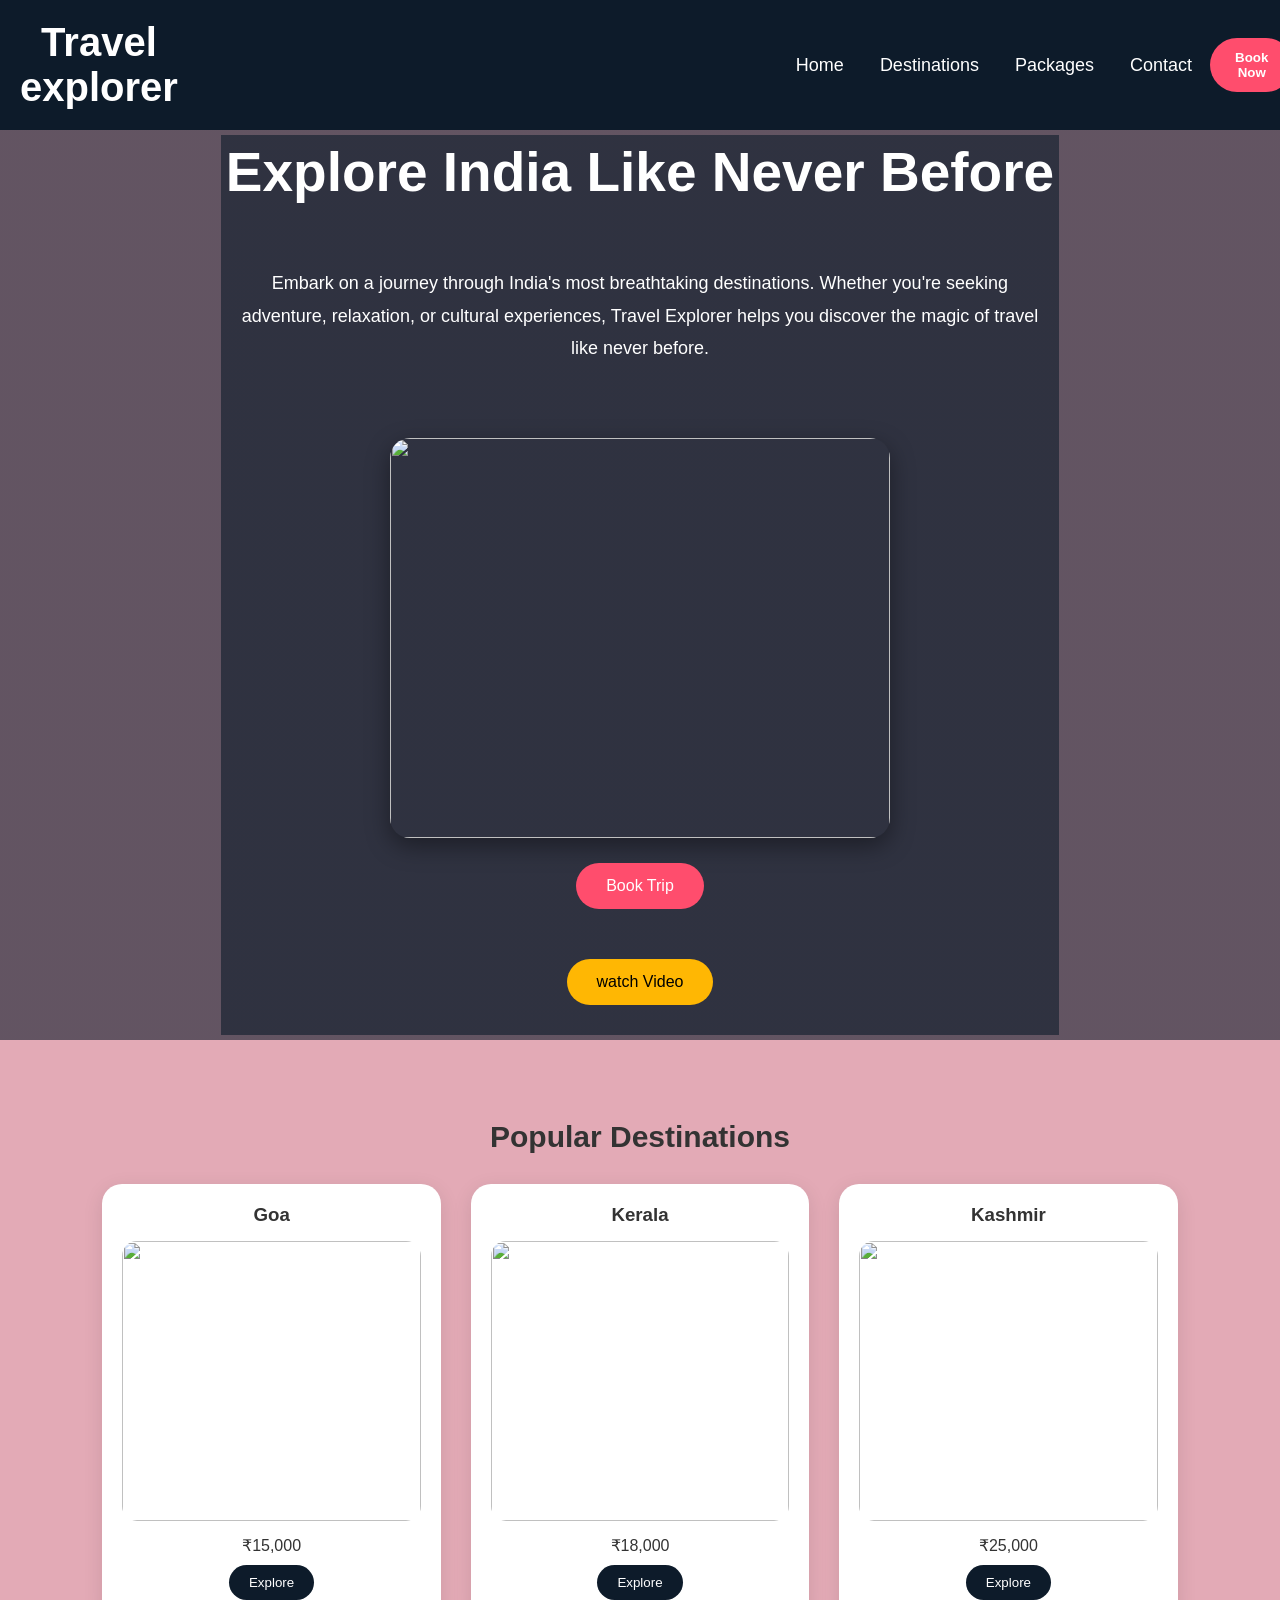
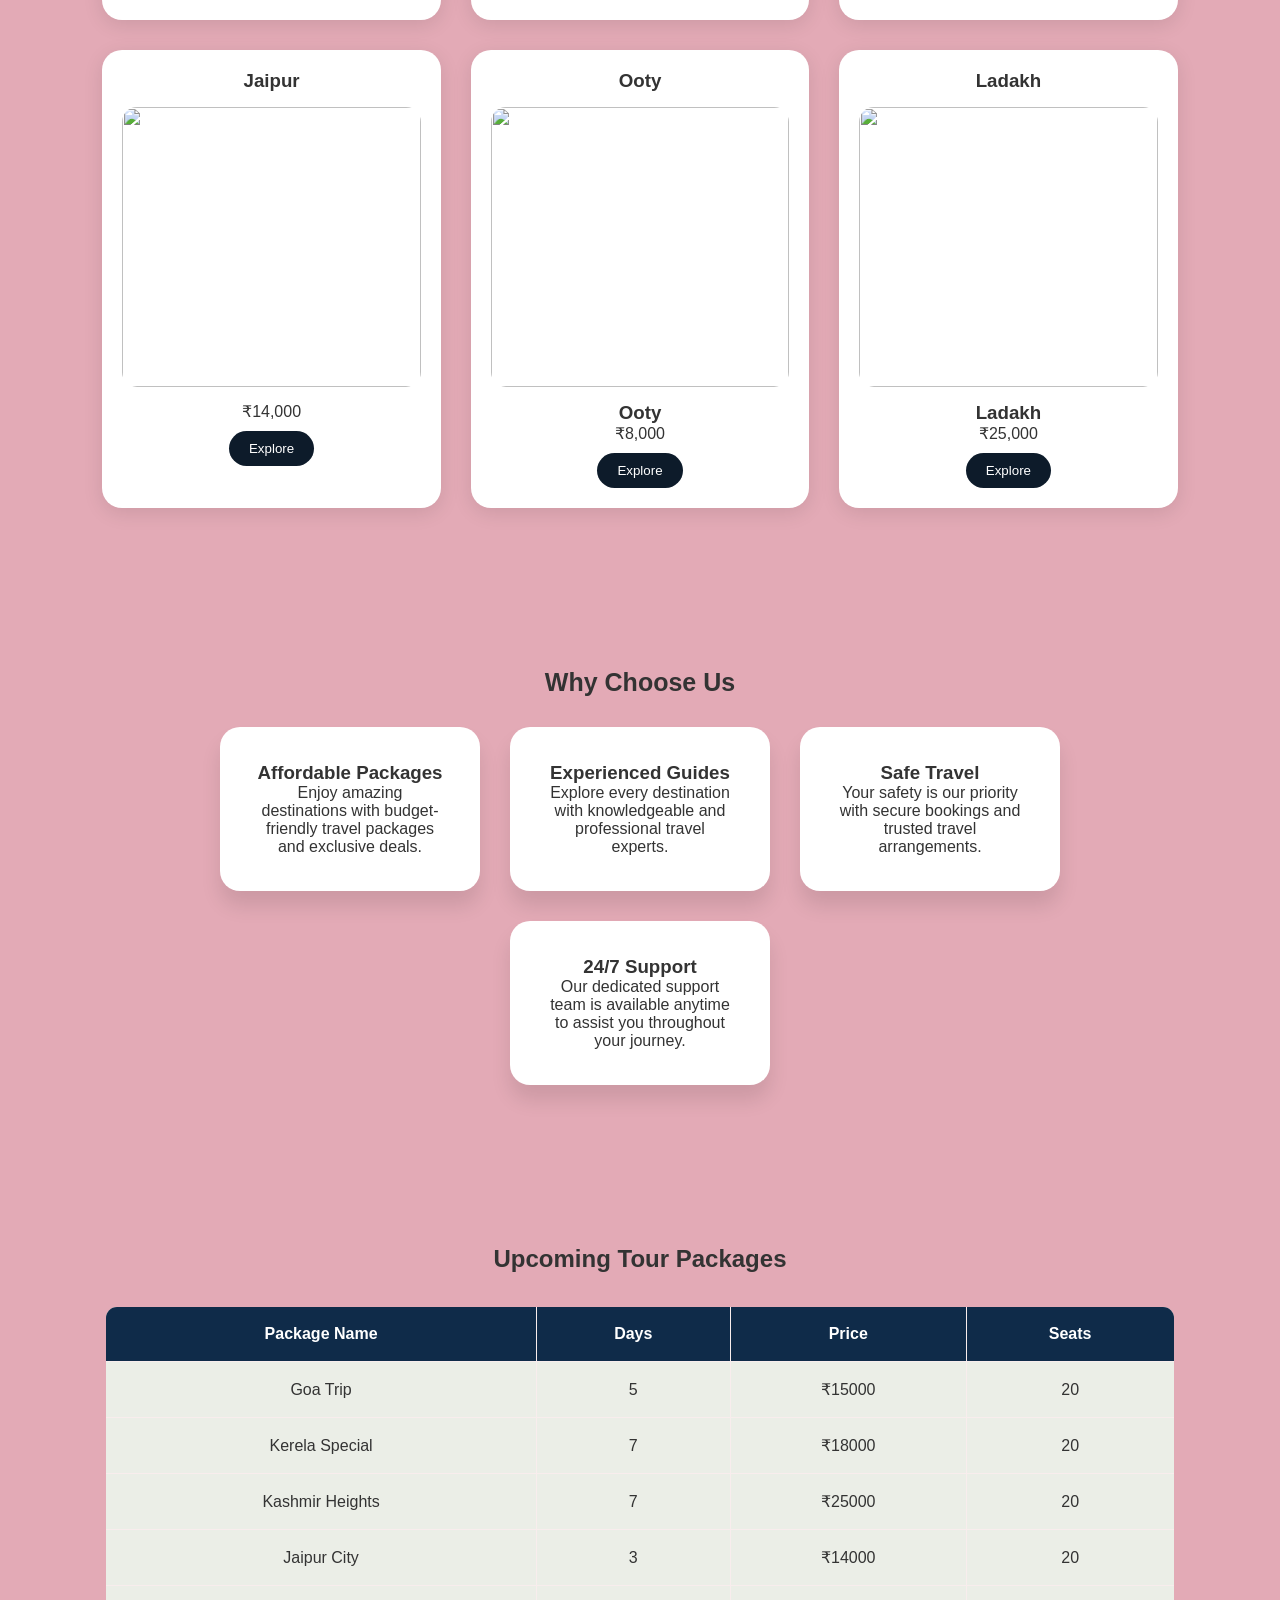
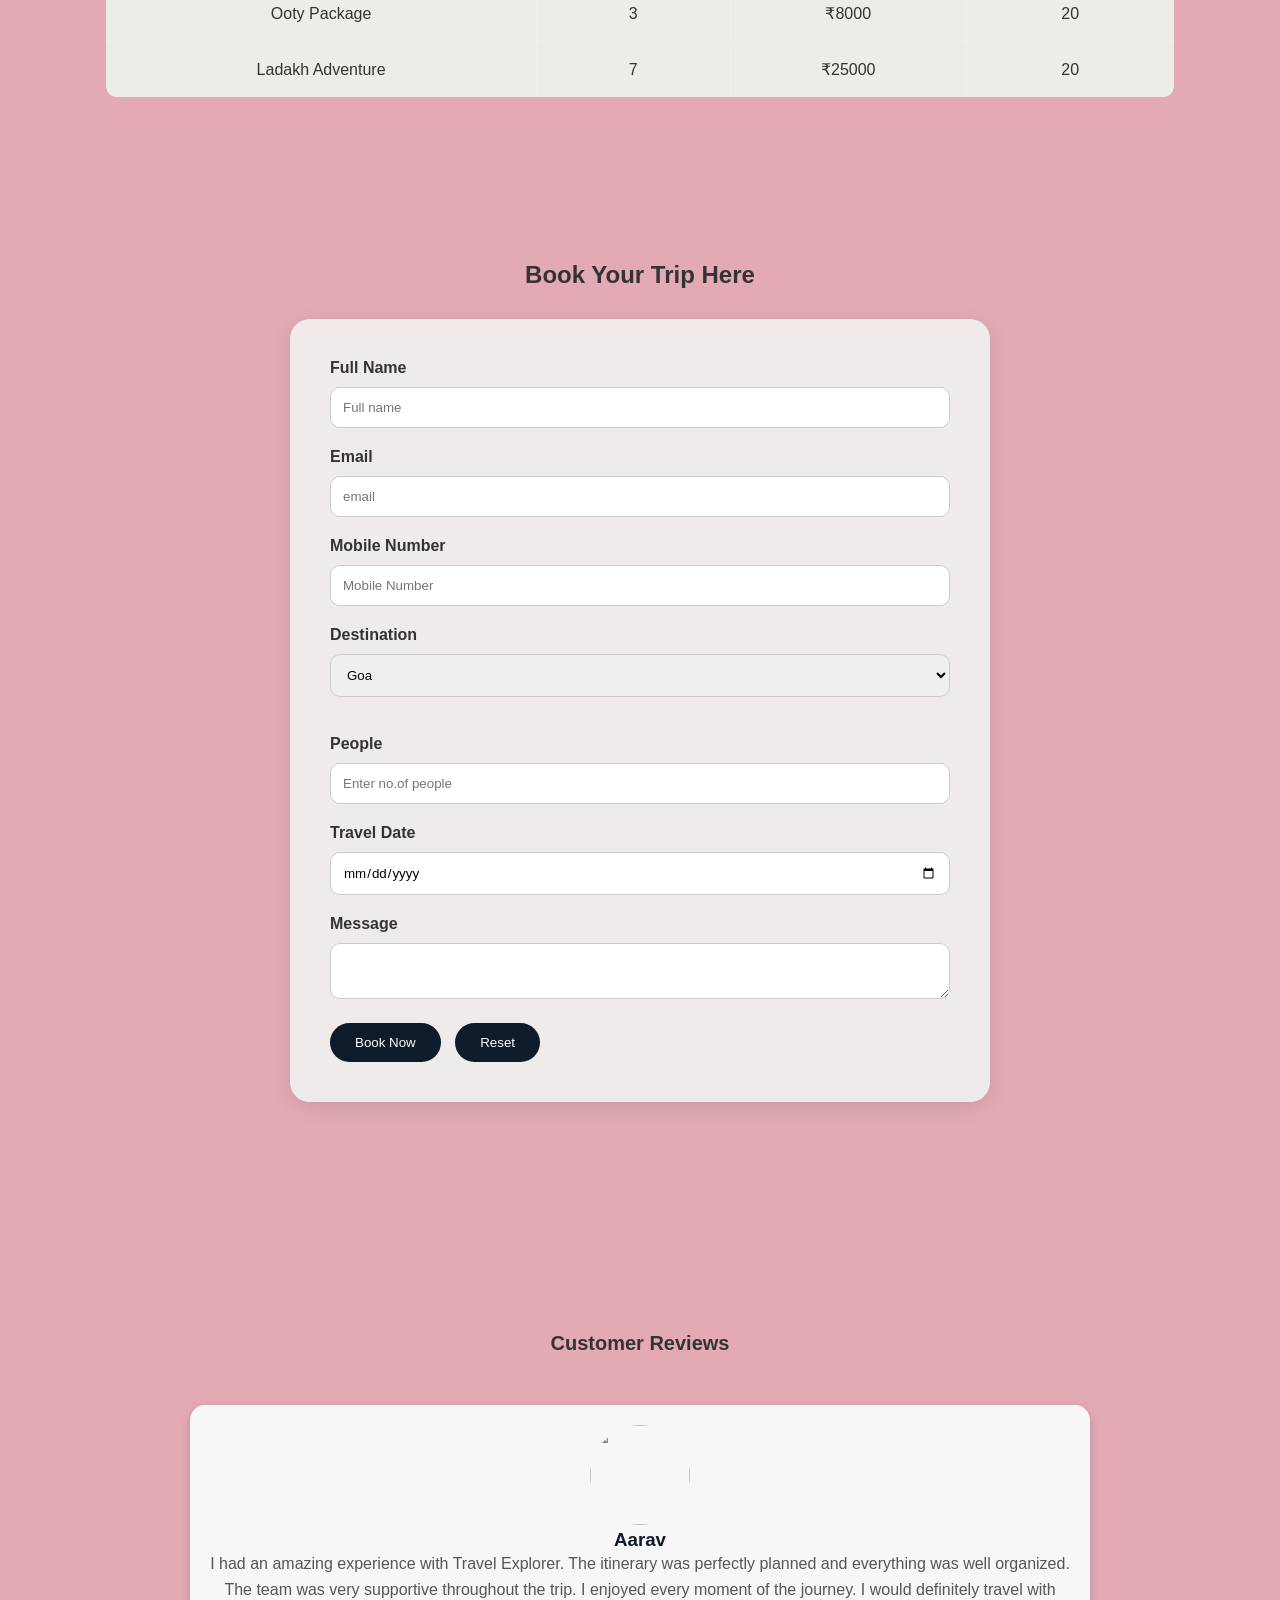
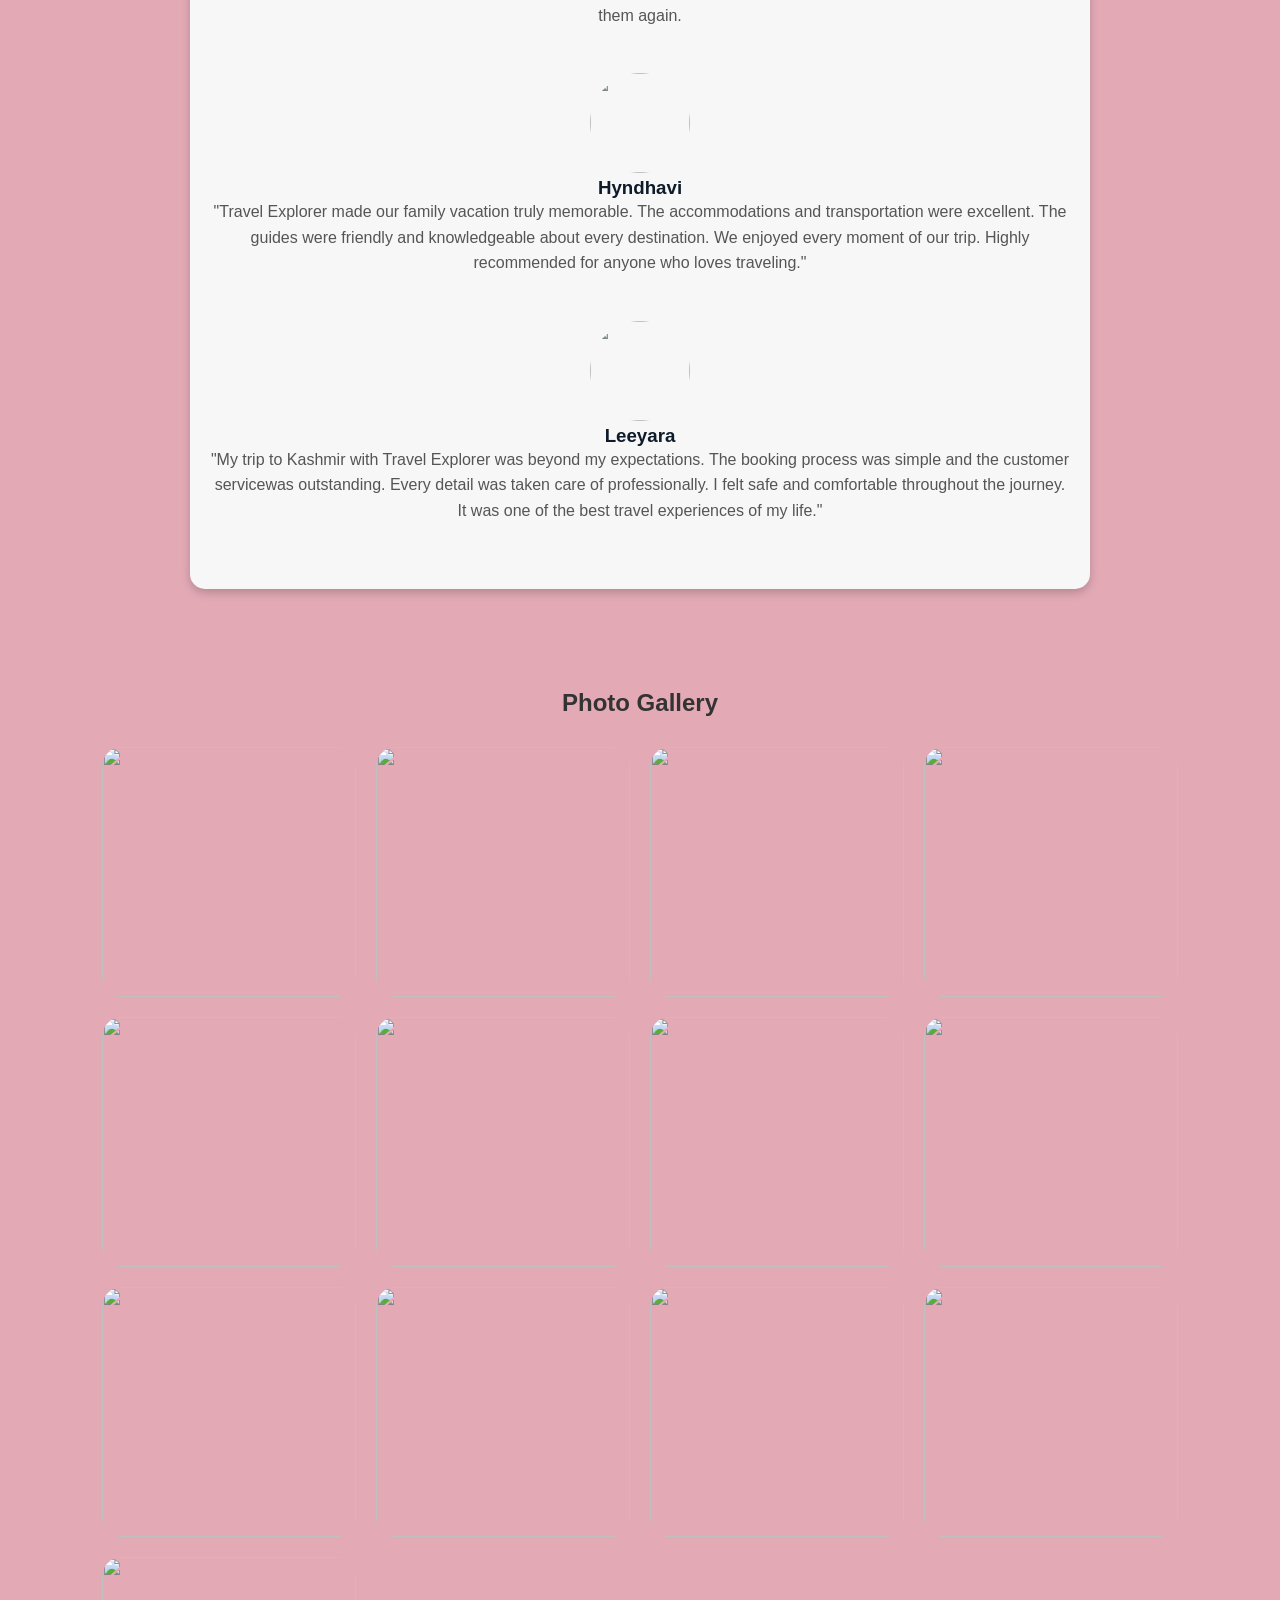
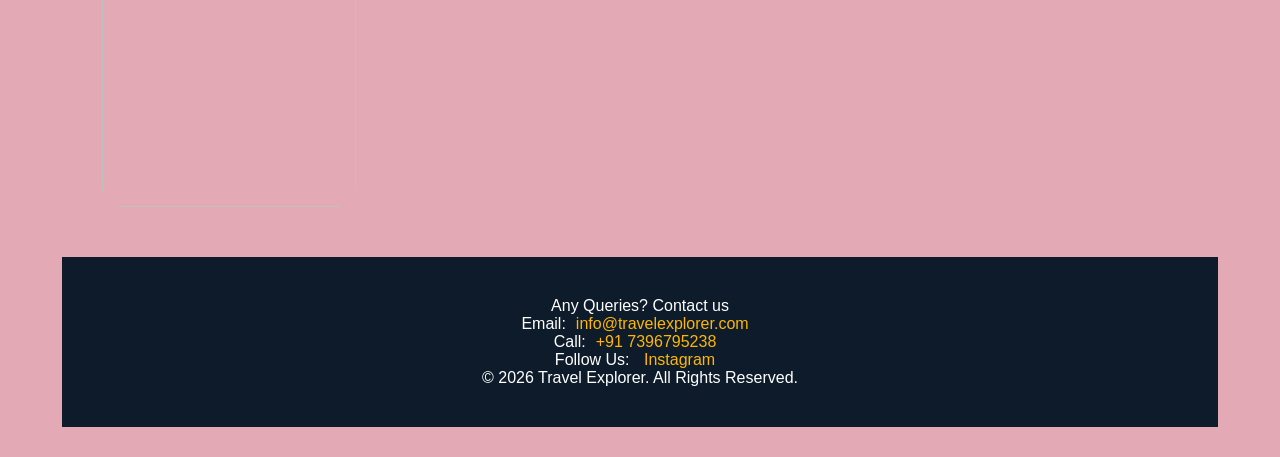
==== commit 4919accd: "push code chanes" ====
--- a/index.html
+++ b/index.html
@@ -181,6 +181,8 @@
             <option>Kerala</option>
             <option>Kashmir</option>
             <option>Jaipur</option>
+            <option>Ooty</option>
+            <option>Ladakh</option>
         </select><br><br>
 
         <label>People</label>
--- a/style.css
+++ b/style.css
@@ -80,7 +80,7 @@
     align-items:center;
     text-align:center;
     color:white;
-    padding:50px;
+    padding:5px;
 }
 .hero-content{
     display:flex;
@@ -106,7 +106,7 @@
     margin-top:30px;
     border-radius:20px;
     box-shadow:0 8px 25px rgba(0,0,0,0.4);
-    max-width:100%;
+    max-width:90%;
     max-height:120%;
 }
 
@@ -373,7 +373,7 @@
 @media(max-width:990px){
 
     nav{
-        flex-direction: column;
+        flex-direction: row;
     }
 
     nav ul{
@@ -404,16 +404,21 @@
     }
 
     nav ul{
-        gap:20px;
+        gap:15px;
     }
     
 
     nav ul li{
         margin:10px 0;
     }
+    .hero-content{
+        flex-wrap: wrap;
+        flex-direction:row;
+        padding: 0%;
+    }
 
     .Hero h1{
-        font-size:32px;
+        font-size:38px;
     }
 
     .Hero p{
@@ -421,8 +426,7 @@
     }
     .destination-grid{
     display:grid;
-    grid-template-columns:repeat(2,1fr);
-    gap:10px
+    grid-template-columns:repeat(1,1fr);
 
     }
 
@@ -447,7 +451,6 @@
     .destinations{
         display: grid;
         grid-template-columns:repeat(1,1fr);
-        gap:10px;
     }
 
     th,
@@ -457,18 +460,16 @@
     }
 }
 @media(max-width:480px){
+    .hero-content{
+        font-size: small;
+    }
 
     .Hero h1{
-        font-size:28px;
+        font-size:38px;
     }
 
     h2{
-        font-size:28px;
-    }
-    .destinations{
-        display: grid;
-        grid-template-columns:repeat(1,1fr);
-        gap:10px;
+        font-size:18px;
     }
 
     th,
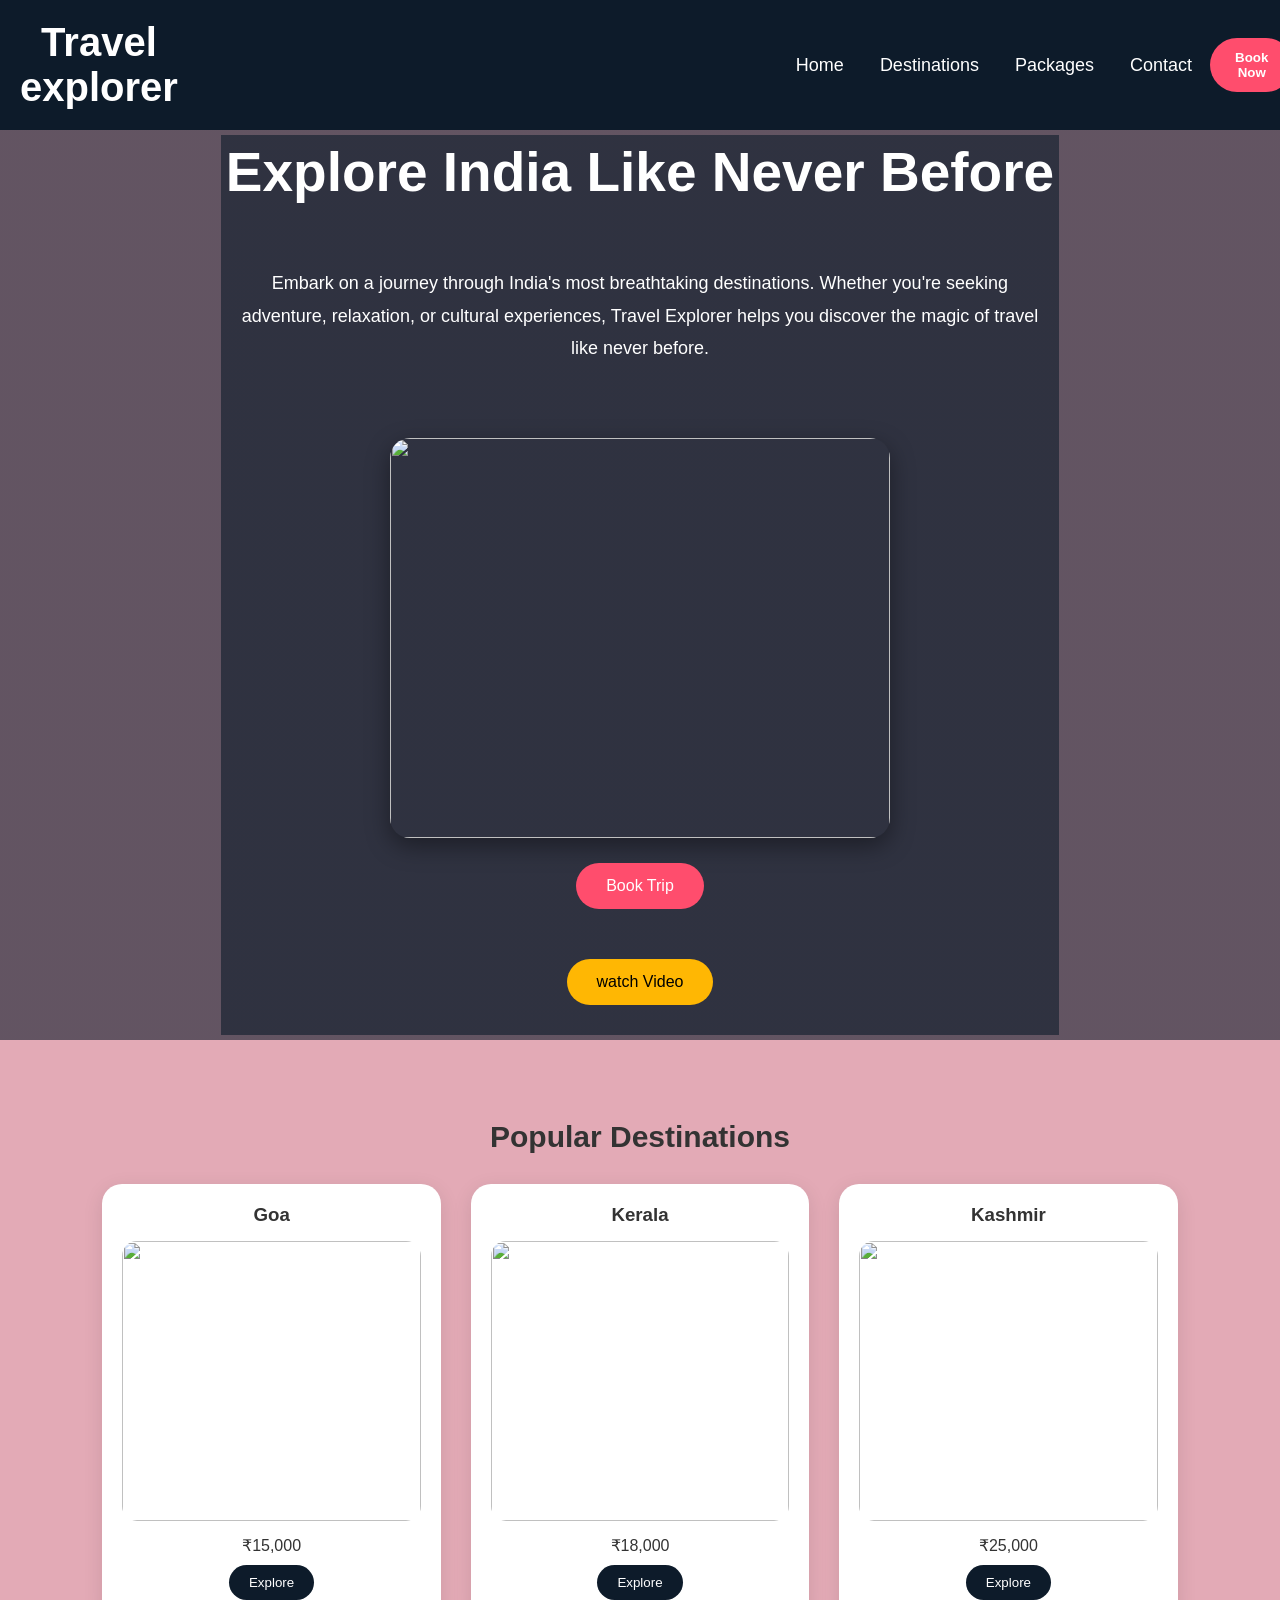
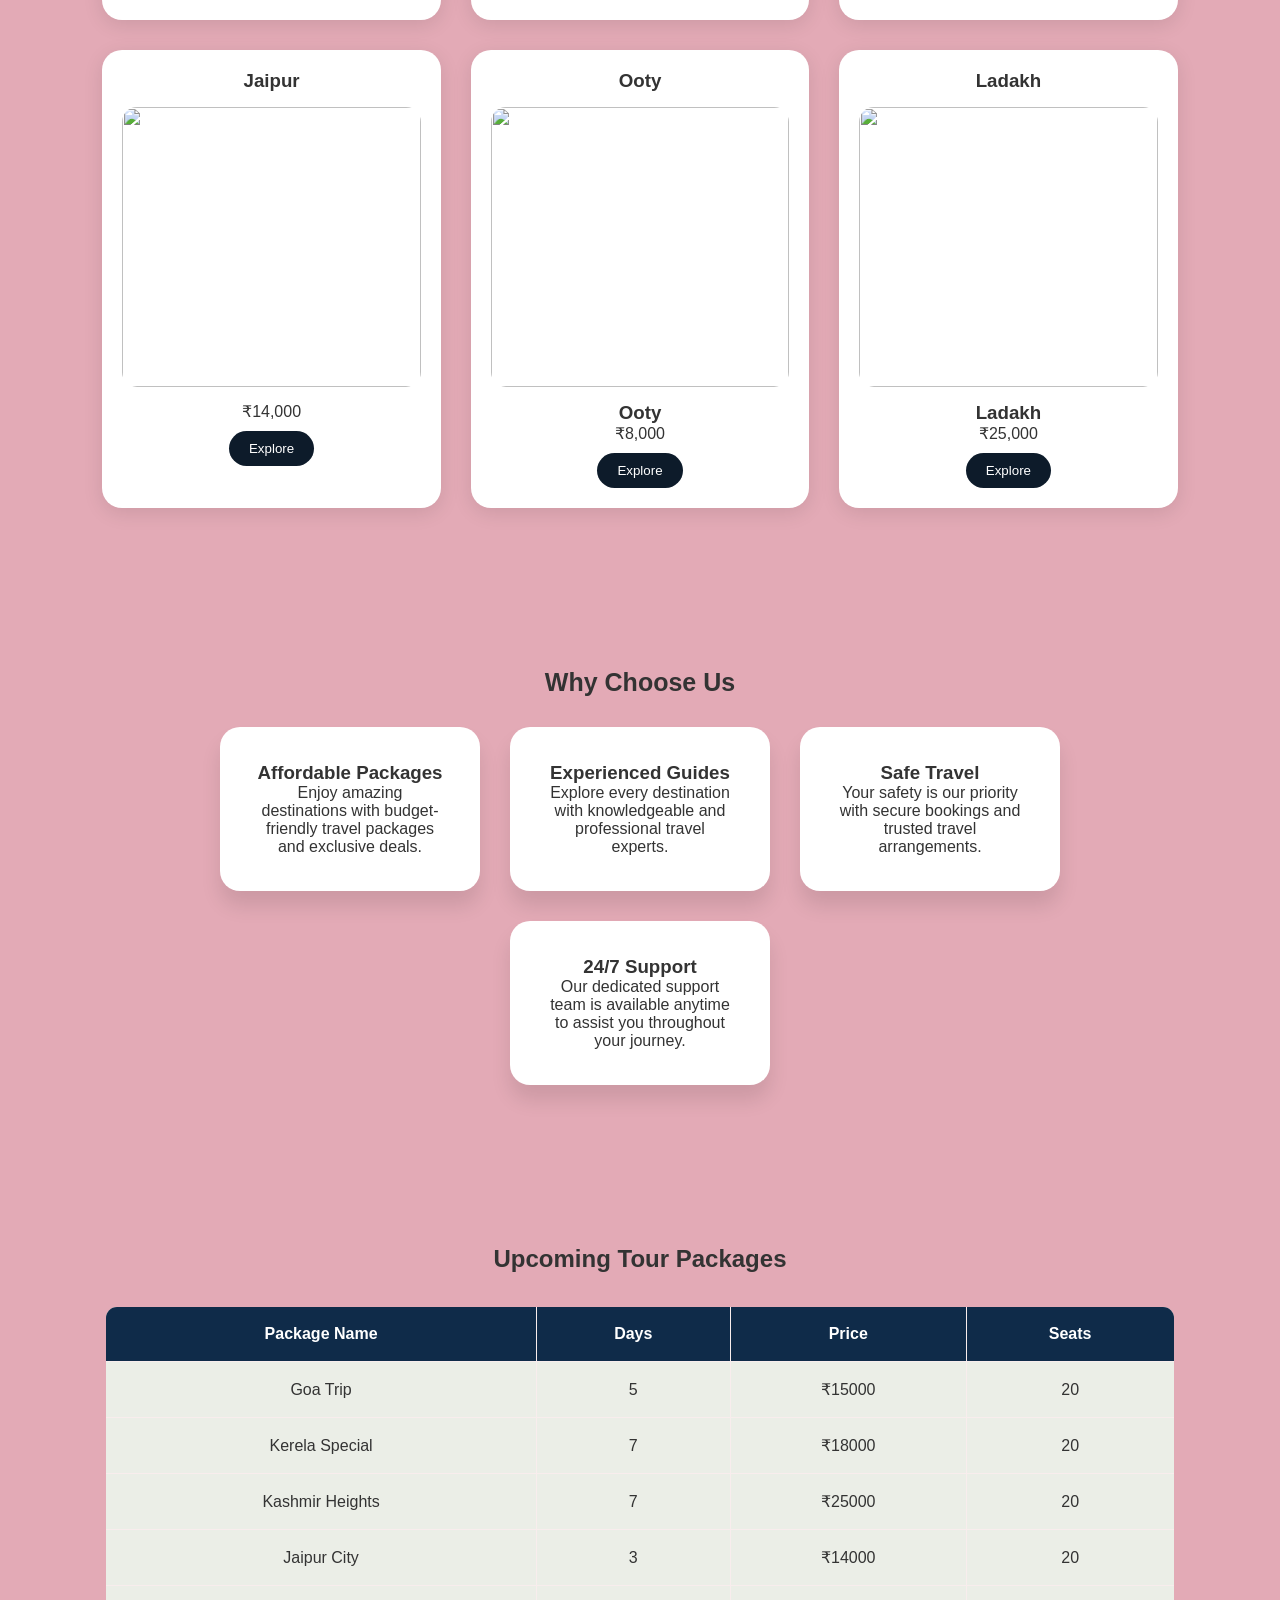
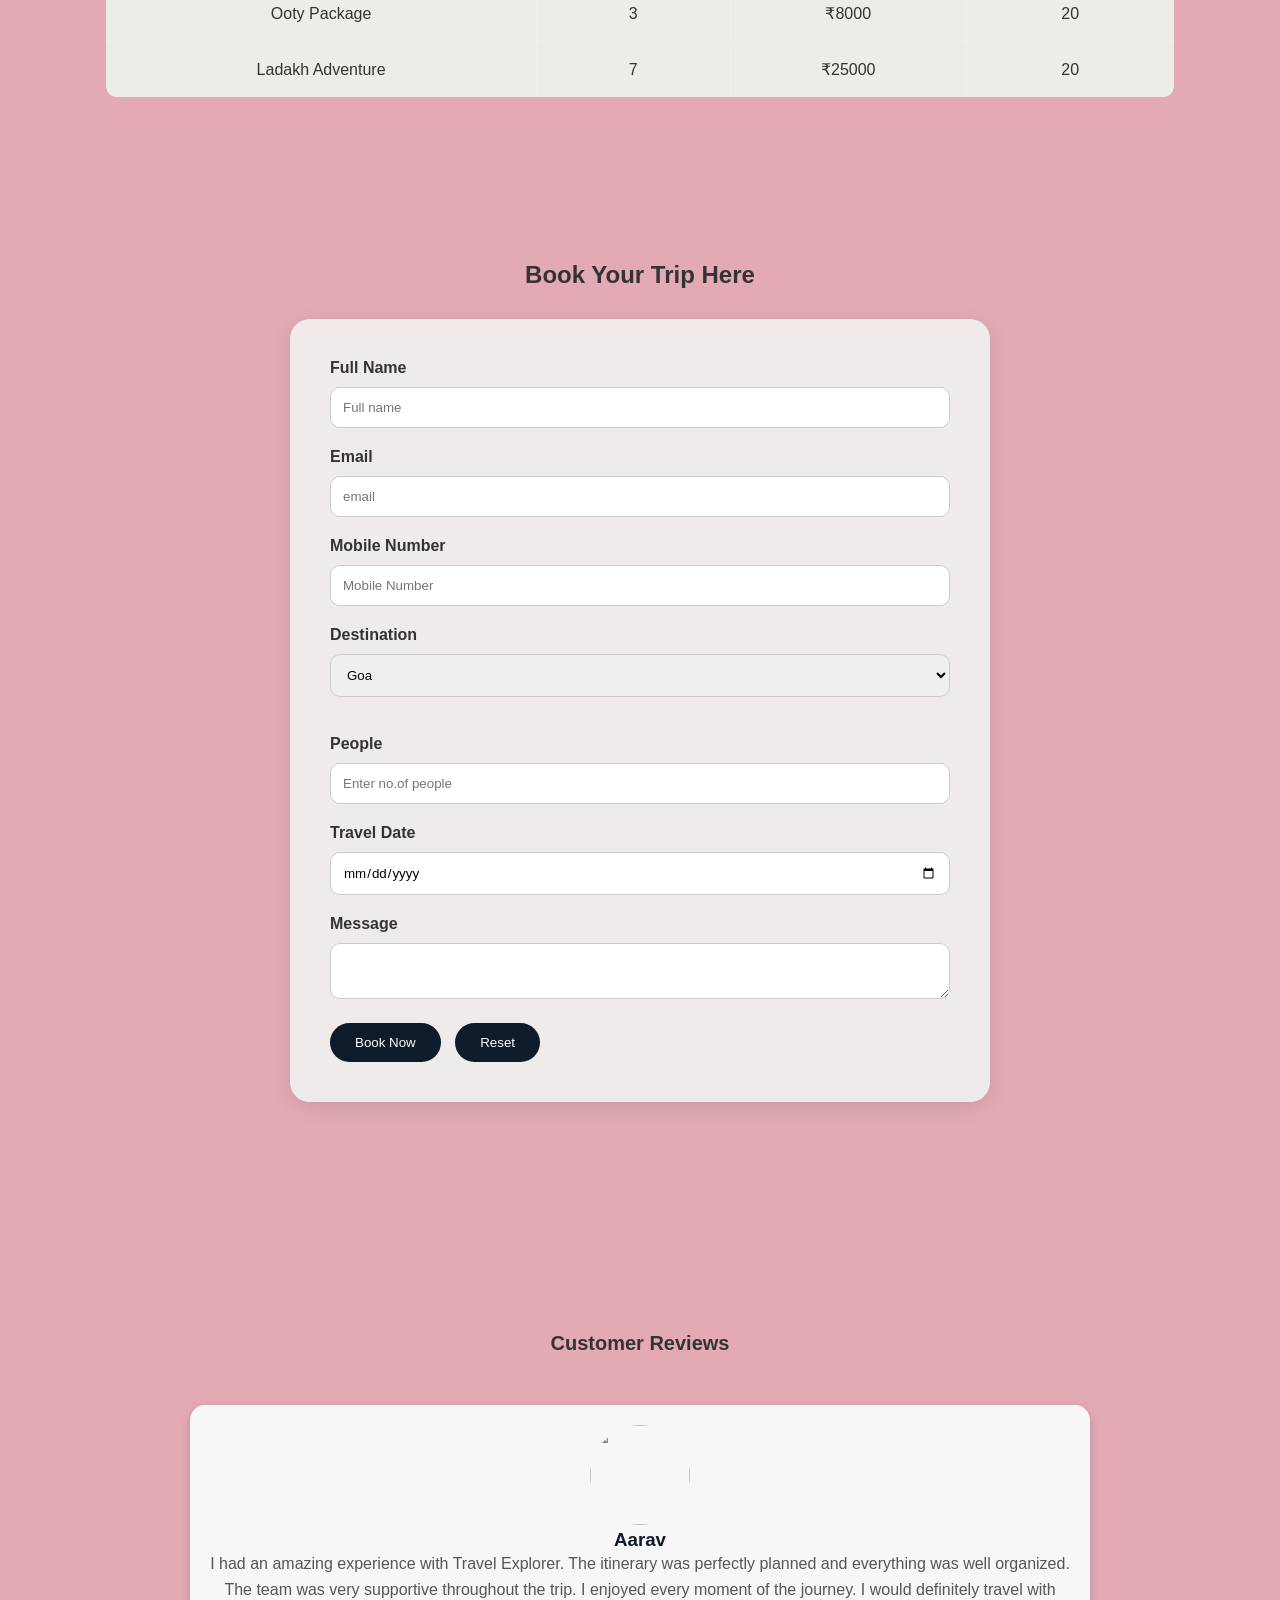
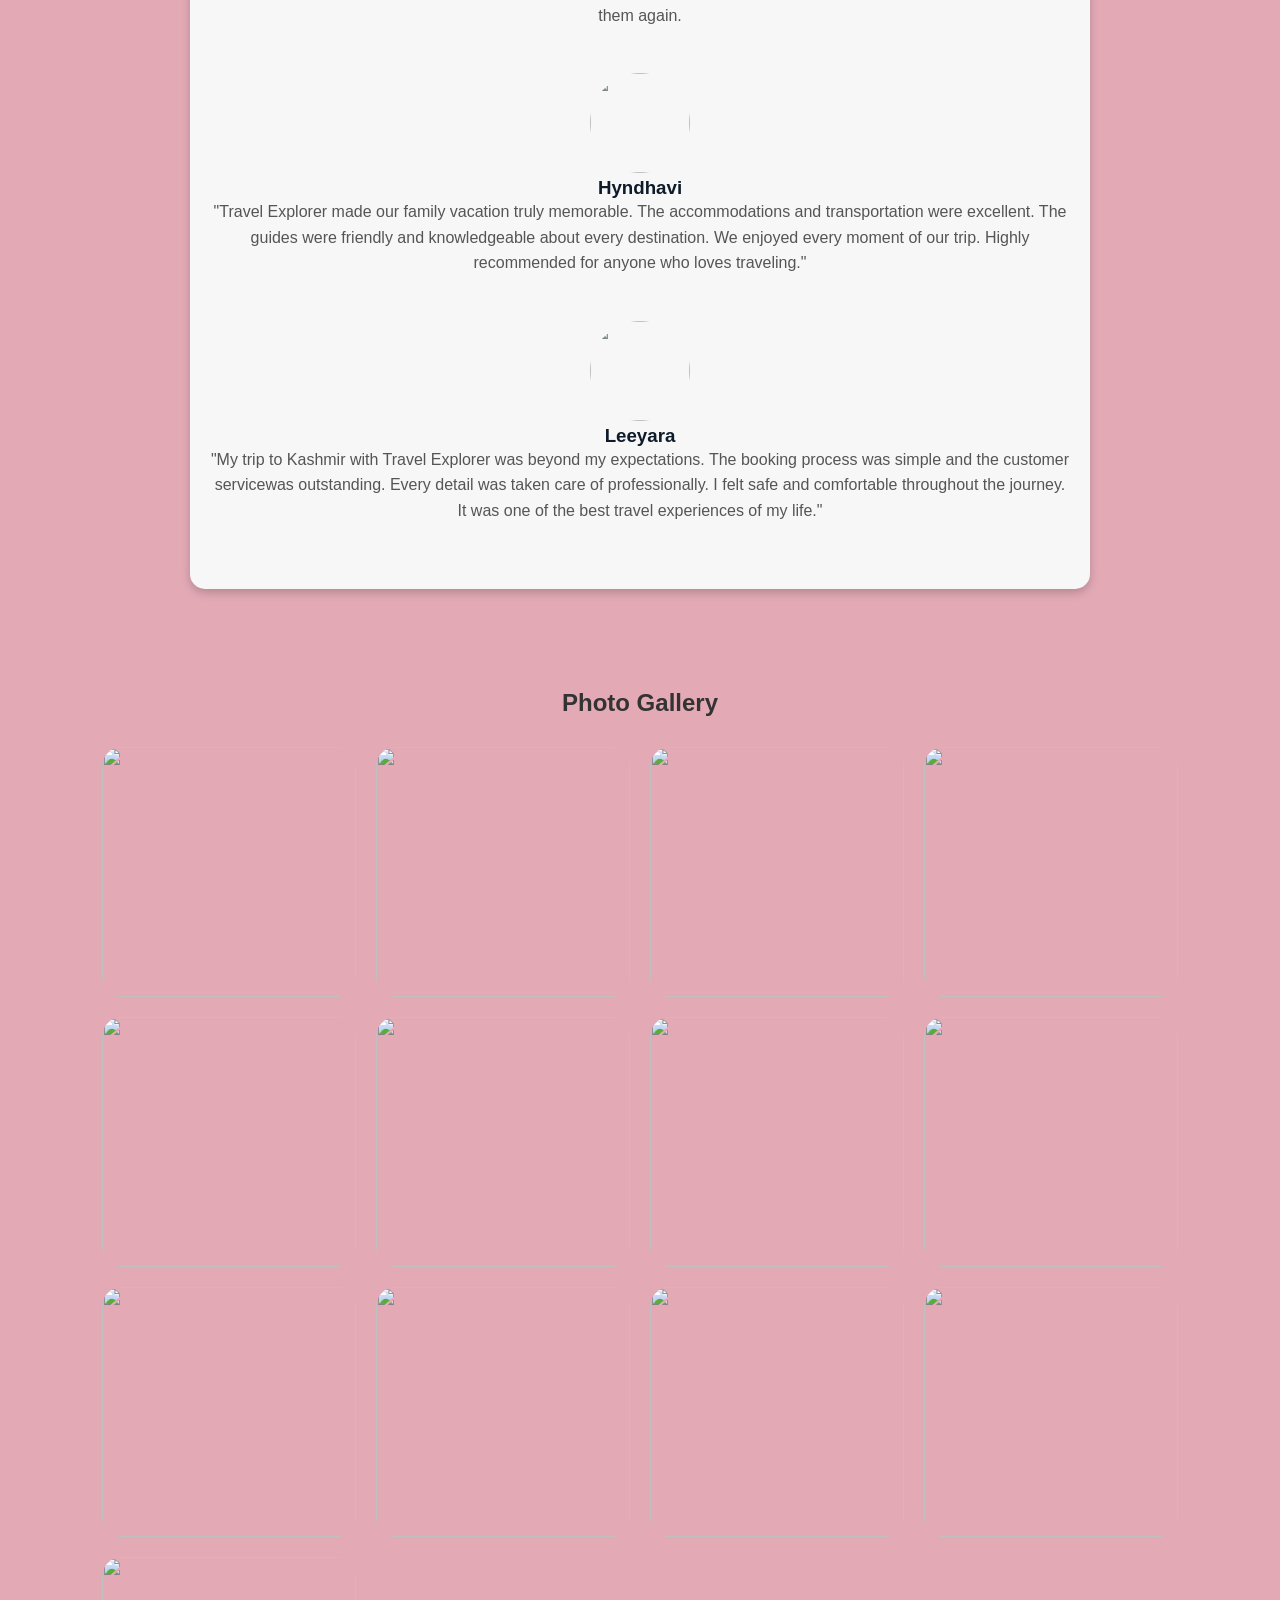
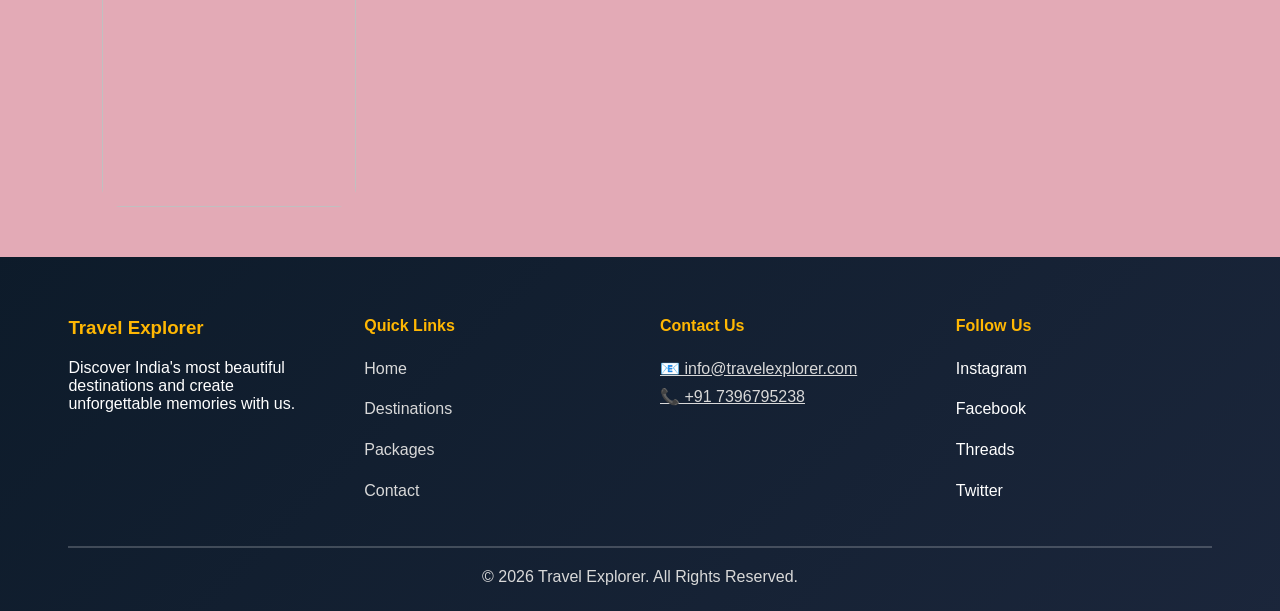
==== commit 51716e19: "code changes in index.html and style.css" ====
--- a/index.html
+++ b/index.html
@@ -254,20 +254,55 @@
     </div>
     </section>
 
-    <footer class="footer">
-        <div class="contact">
-        <p>Any Queries? Contact us</p>
-        <span>Email:<a href="#">info@travelexplorer.com</a></span>
-        </div>
-        <span>Call:<a href="#">+91 7396795238</a></span>
-        <div class="media">
-        <p>Follow Us:
-            <a href="#">Instagram</a>
-        </p>
-        </div>
-    <p>© 2026 Travel Explorer. All Rights Reserved.</p>
+   <footer class="footer">
+
+    <div class="footer-container">
+
+        <div class="footer-box">
+            <h3>Travel Explorer</h3>
+            <p>
+                Discover India's most beautiful destinations and create
+                unforgettable memories with us.
+            </p>
+        </div>
+
+        <div class="footer-box">
+            <h4>Quick Links</h4>
+
+            <div class="quick-links">
+                <a href="#">Home</a>
+                <a href="#">Destinations</a>
+                <a href="#">Packages</a>
+                <a href="#">Contact</a>
+            </div>
+        </div>
+
+        <div class="footer-box">
+            <h4>Contact Us</h4>
+            <a href="#">📧 info@travelexplorer.com</a><br>
+            <a href="#">📞 +91 7396795238</a>
+        </div>
+
+        <div class="footer-box">
+            <h4>Follow Us</h4>
+
+            <div class="social-links">
+                <a href="#">Instagram</a>
+                <a href="#">Facebook</a>
+                <a href="#">Threads</a>
+                <a href="#">Twitter</a>
+            </div>
+        </div>
+
+    </div>
+
+    <hr>
+
+    <p class="copyright">
+        © 2026 Travel Explorer. All Rights Reserved.
+    </p>
+
     </footer>
-    
 
     
 </body>
--- a/style.css
+++ b/style.css
@@ -346,26 +346,83 @@
 /* FOOTER */
 
 .footer{
-    background:#0d1b2a;
-    background-size:cover;
-    color:white;
+    background:linear-gradient(135deg,#0d1b2a,#1b263b);
+    color:white;
+    padding:60px 8% 25px;
+    margin-left:-120px;
+    margin-right:-120px;
+    margin-bottom:-140px;
+    margin-top:50px;
+}
+
+.footer-container{
+    display:grid;
+    grid-template-columns:repeat(auto-fit,minmax(220px,1fr));
+    gap:40px;
+}
+
+.footer-box h3,
+.footer-box h4{
+    margin-bottom:20px;
+    color:#ffb703;
+}
+
+.footer-box a{
+    line-height:1.8;
+    color:#d9d9d9;
+    transition:0.4s;
+}
+.footer-box a:hover{
+    color:#ffb703;
+    transform:translateX(8px);
+}
+
+/* Quick Links */
+
+.quick-links{
+    display:flex;
+    flex-direction:column;
+    gap:12px;
+}
+
+.quick-links a{
+    text-decoration:none;
+    color:#d9d9d9;
+    transition:0.4s;
+}
+
+.quick-links a:hover{
+    color:#ffb703;
+    transform:translateX(8px);
+}
+
+/* Social Links */
+
+.social-links{
+    display:flex;
+    flex-direction:column;
+    gap:12px;
+}
+
+.social-links a{
+    text-decoration:none;
+    color:white;
+    transition:0.4s;
+}
+
+.social-links a:hover{
+    color:#ff4d6d;
+    transform:translateY(-5px);
+}
+
+.footer hr{
+    margin:40px 0 20px;
+    border:1px solid rgba(255,255,255,0.2);
+}
+
+.copyright{
     text-align:center;
-    padding:40px 100px;
-    margin-top:50px;
-    margin-left:-40px;
-    margin-right:-40px;
-    margin-bottom:-100px;
-
-}
-
-.footer a{
-    color:#ffb703;
-    text-decoration:none;
-    margin:0 10px;
-}
-
-.footer a:hover{
-    text-decoration:underline;
+    color:#d9d9d9;
 }
 
 /* RESPONSIVE DESIGN */
@@ -395,6 +452,13 @@
     grid-template-columns:repeat(2,1fr);
     gap:30px;
     }
+    .footer{
+        padding-left:100px ;
+    }
+    .social-links{
+        display: flex;
+        flex-direction: row;
+    }
 
 }
 
@@ -437,6 +501,19 @@
     table{
         font-size:14px;
     }
+    .footer{
+        text-align:center;
+    }
+
+    .quick-links{
+        align-items:center;
+    }
+
+    .social-links{
+        justify-content:center;
+        display: flex;
+        flex-direction: column;
+    }
 }
 
 @media(max-width:600px){
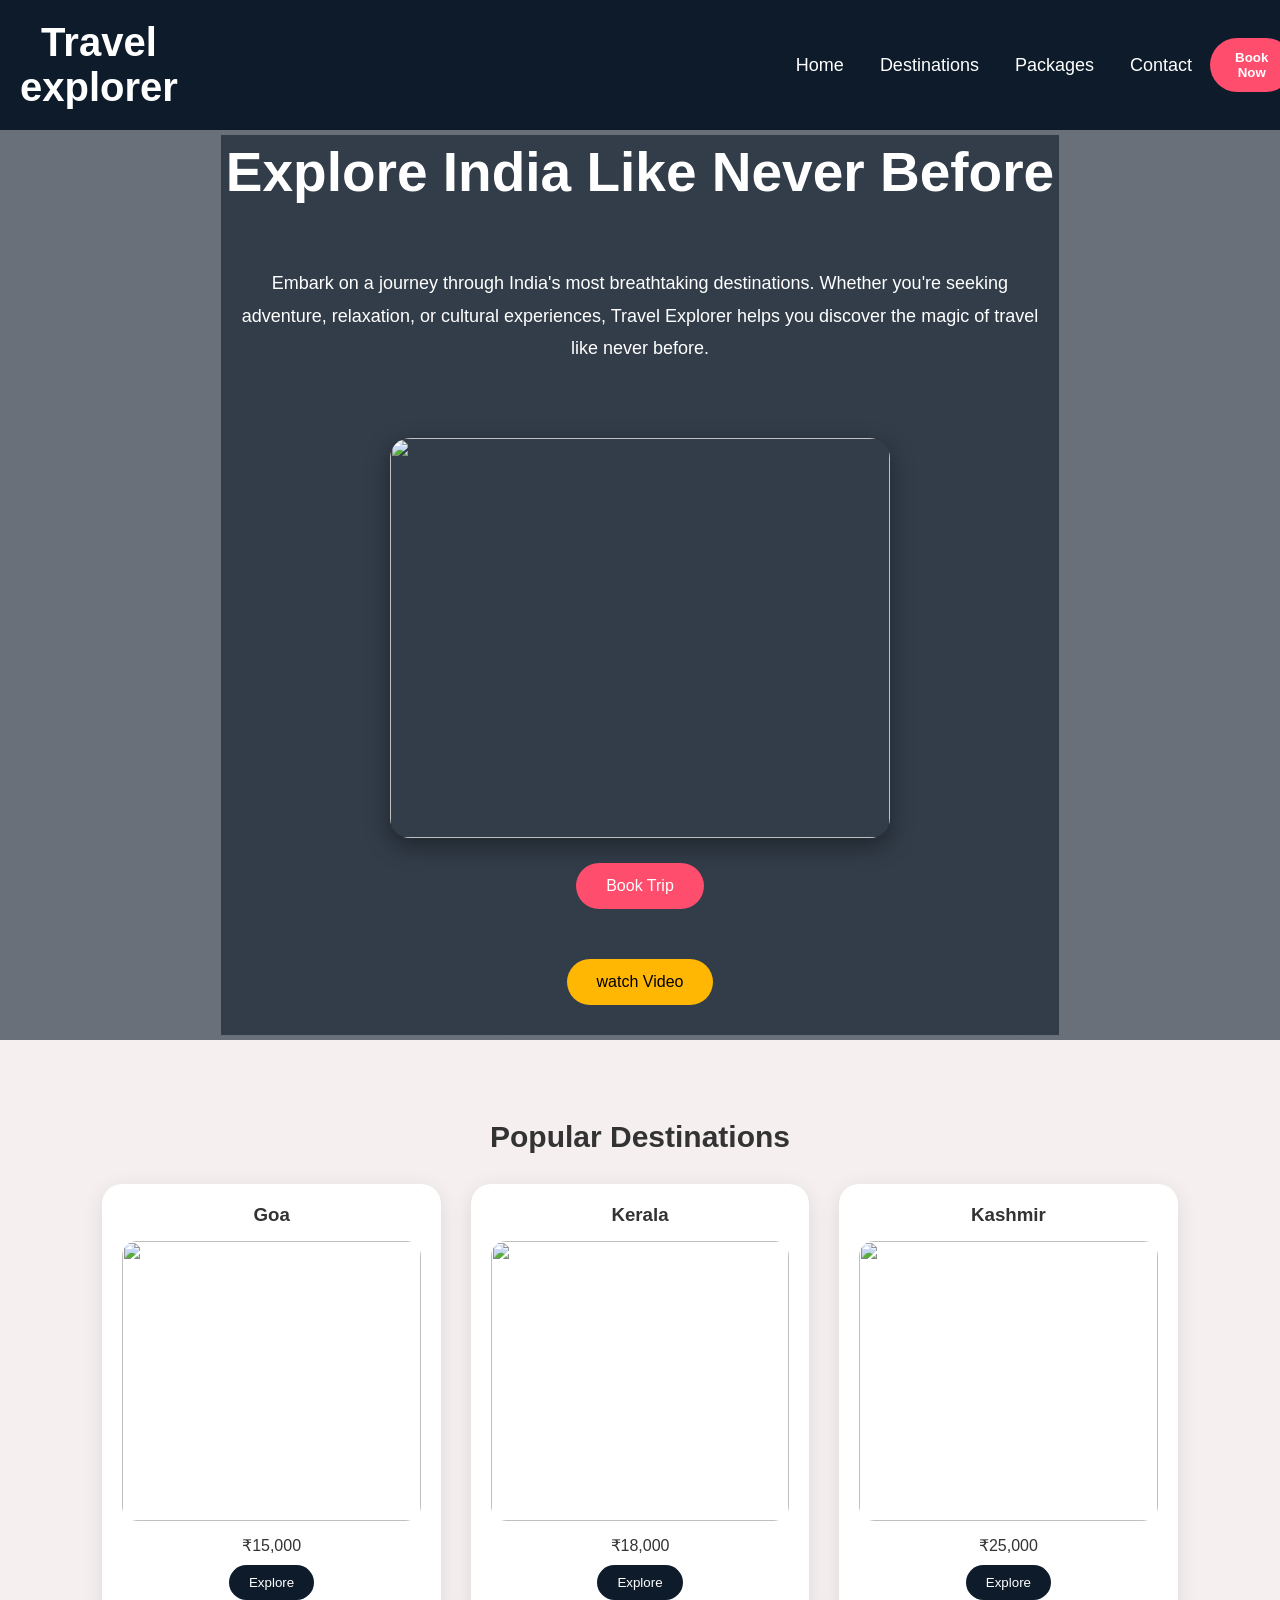
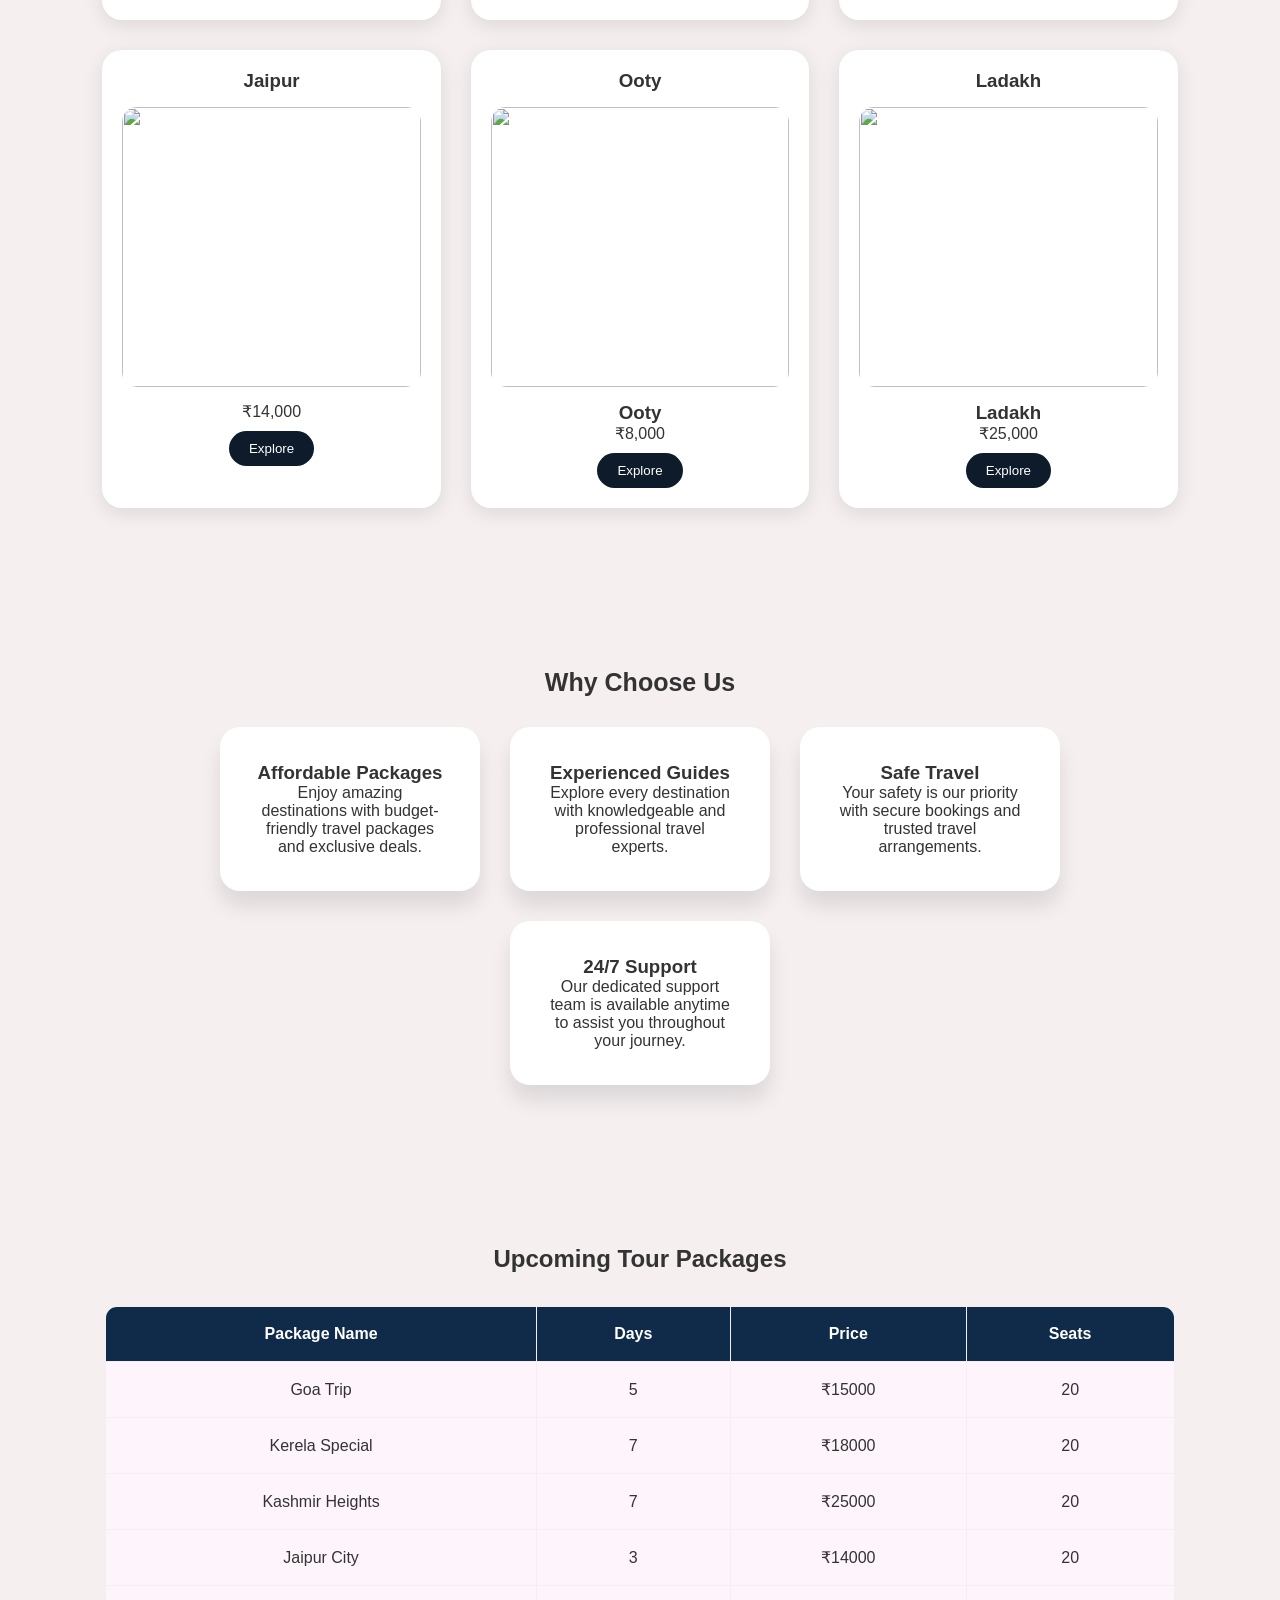
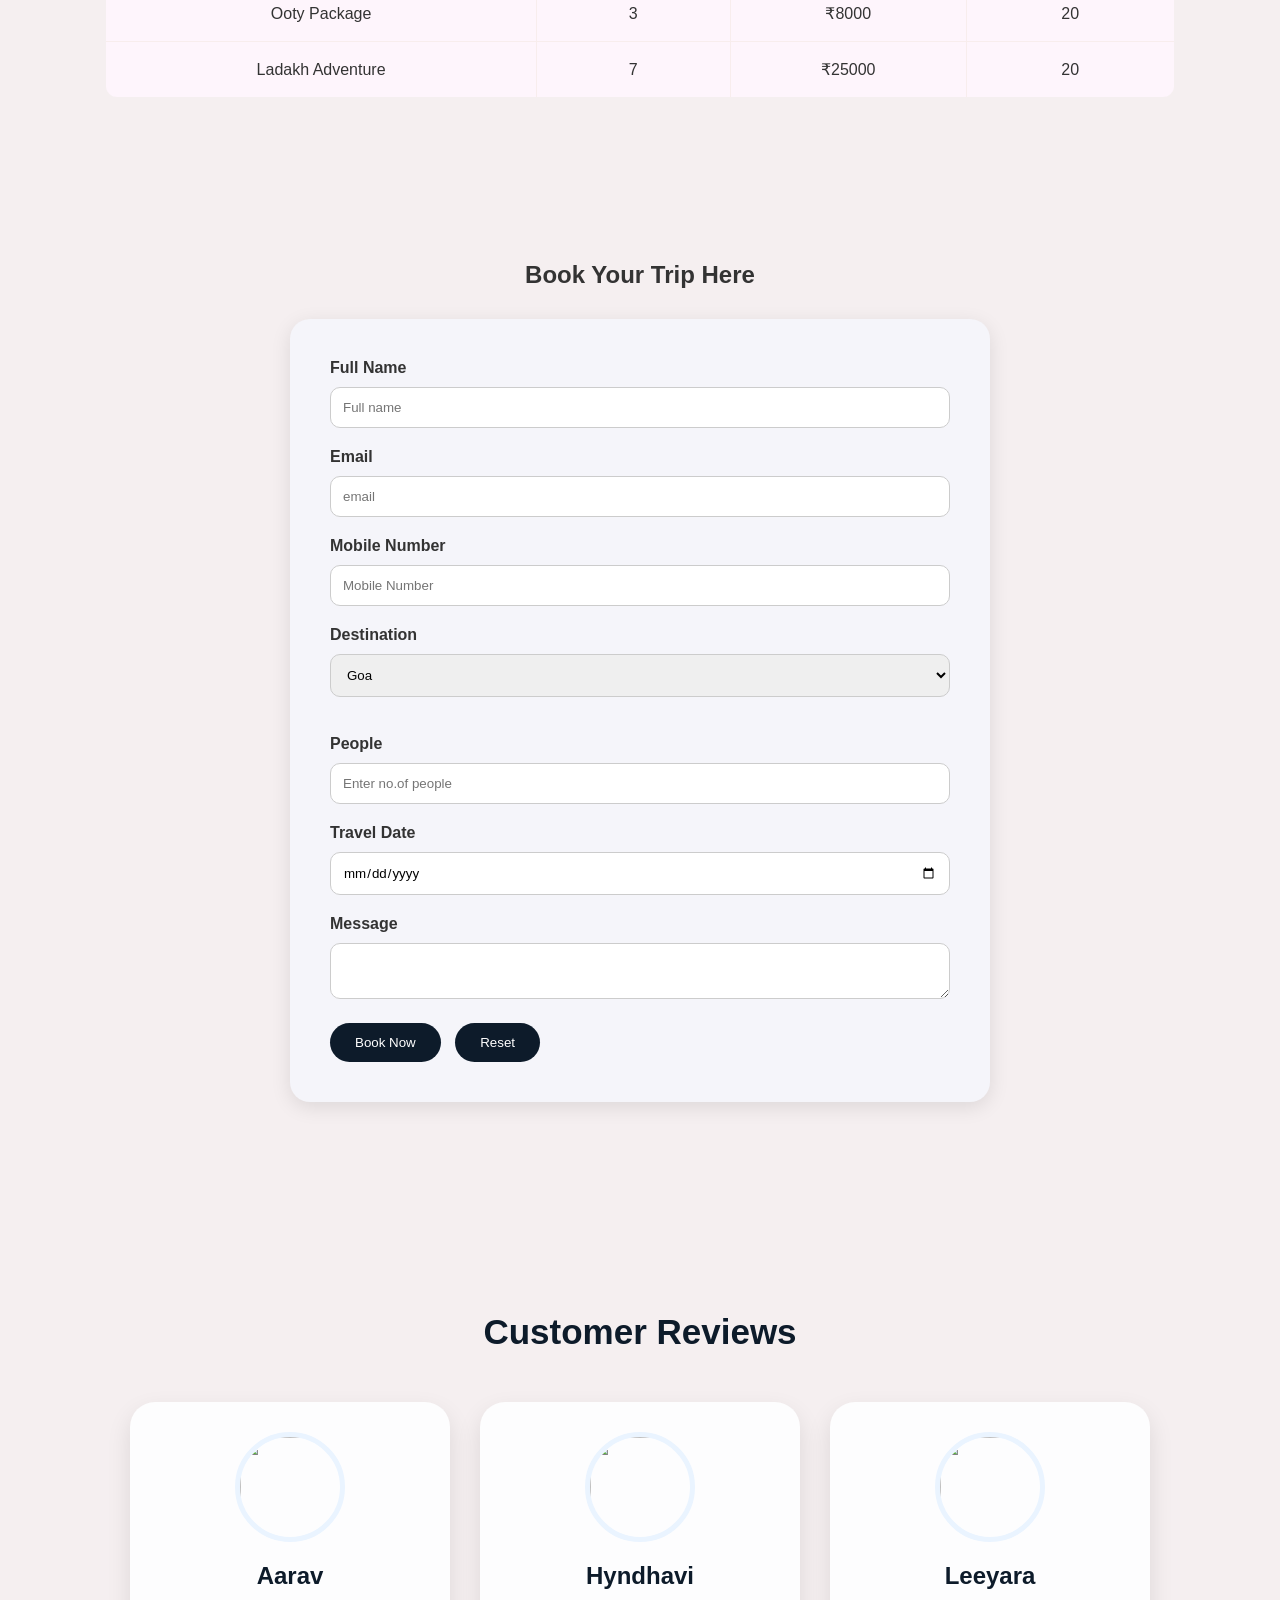
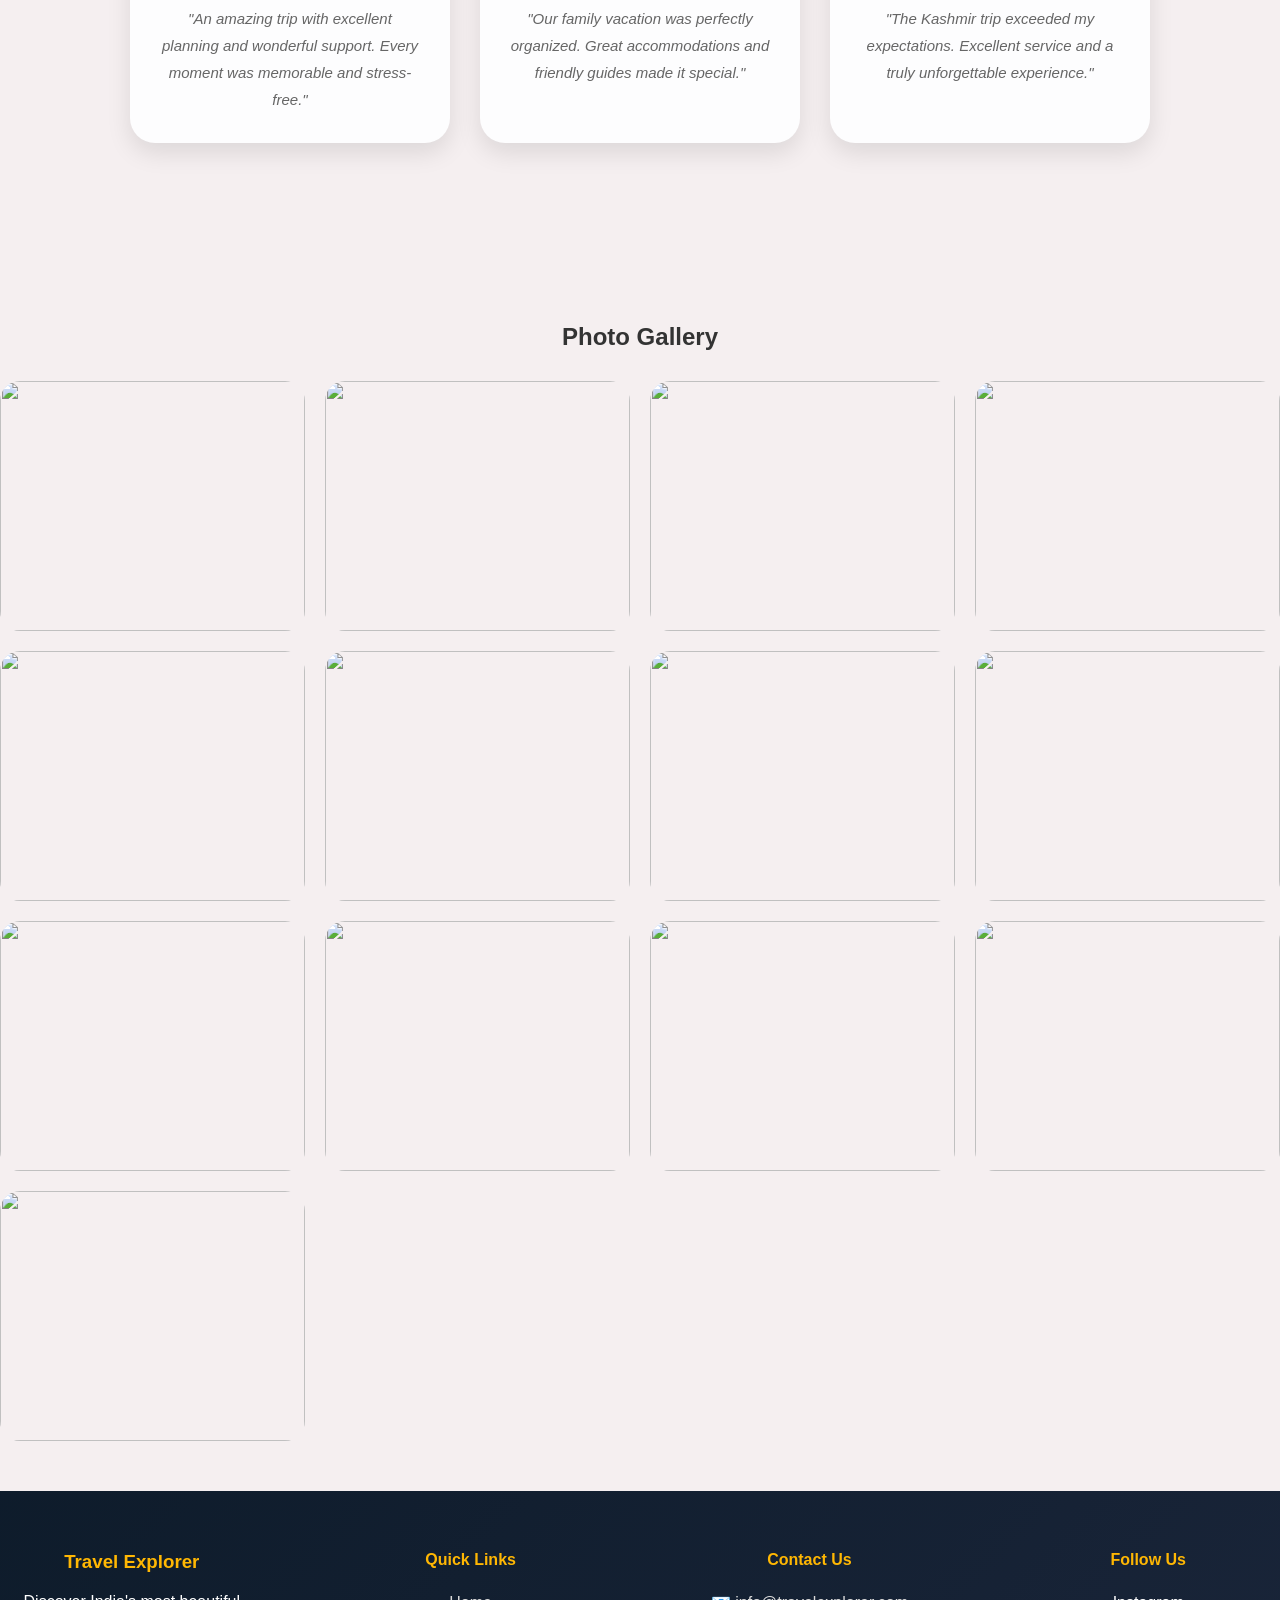
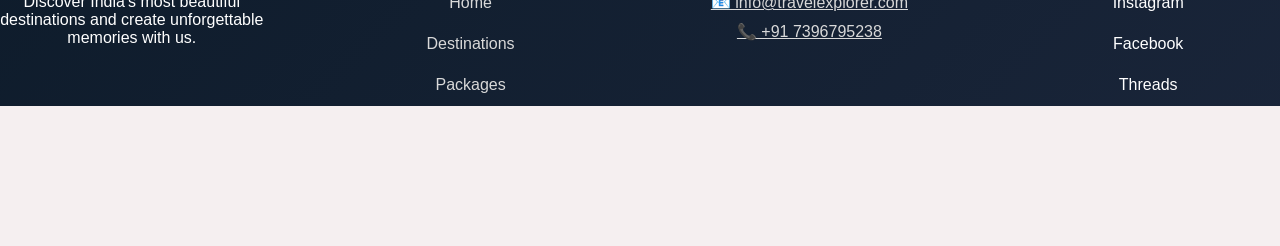
==== commit 0af683e4: "insert changes" ====
--- a/index.html
+++ b/index.html
@@ -199,41 +199,44 @@
 
     </form>
     </section>
+    
     <section class="reviews">
-    
-        <h2 style="text-align:center; font-size:20px; padding:20px">Customer Reviews</h2>
-    <div class="review" style="padding:20px; border-radius:15px; box-shadow:0 4px 10px rgba(0,0,0,0.2); text-align:center;">
-    <img src="https://tse2.mm.bing.net/th/id/OIP.rszjlgKw4w9c_6igSfkePAHaIK?r=0&pid=Api&P=0&h=180"
-         style="width:100px; height:100px; border-radius:50%; margin-bottom:-5px;">
-
-    <h3 style="color:#0d1b2a;">Aarav</h3>
-    <p style="color:#555; line-height:1.6; margin-bottom:45px;">
-        I had an amazing experience with Travel Explorer.
-        The itinerary was perfectly planned and everything was well organized.
-        The team was very supportive throughout the trip.
-        I enjoyed every moment of the journey.
-        I would definitely travel with them again.
-    </p>
-    <img src="https://tse4.mm.bing.net/th/id/OIP.AEmZ_Iz-wOtlT9KalmUWfAHaJQ?r=0&pid=Api&P=0&h=180"
-         style="width:100px; height:100px; border-radius:50%; margin-bottom:-5px;">
-
-    <h3 style="color:#0d1b2a;">Hyndhavi</h3>
-    <p style="color:#555; line-height:1.6;margin-bottom:45px;">
-       "Travel Explorer made our family vacation truly memorable. The accommodations and transportation were excellent.
-        The guides were friendly and knowledgeable about every destination. We enjoyed every moment of our trip.
-        Highly recommended for anyone who loves traveling."
-    </p>
-    <img src="https://i.pinimg.com/originals/1a/5f/4f/1a5f4f37c7df3a498b87b62e62cfa05b.jpg?nii=t"
-         style="width:100px; height:100px; border-radius:50%; margin-bottom:-5px;">
-
-    <h3 style="color:#0d1b2a;">Leeyara</h3>
-    <p style="color:#555; line-height:1.6;margin-bottom:45px;">
-       "My trip to Kashmir with Travel Explorer was beyond my expectations.
-        The booking process was simple and the customer servicewas outstanding. 
-        Every detail was taken care of professionally. I felt safe and comfortable throughout the journey.
-        It was one of the best travel experiences of my life."
-    </p>
-    </div>
+
+    <h2>Customer Reviews</h2>
+
+    <div class="review-container">
+
+        <div class="review-card">
+            <img src="https://tse2.mm.bing.net/th/id/OIP.rszjlgKw4w9c_6igSfkePAHaIK?r=0&pid=Api&P=0&h=180">
+            <h3>Aarav</h3>
+            <p>
+                "An amazing trip with excellent planning and wonderful support.
+                Every moment was memorable and stress-free."
+            </p>
+        </div>
+
+        <div class="review-card">
+            <img src="https://tse4.mm.bing.net/th/id/OIP.AEmZ_Iz-wOtlT9KalmUWfAHaJQ?r=0&pid=Api&P=0&h=180">
+            <h3>Hyndhavi</h3>
+            <p>
+                "Our family vacation was perfectly organized.
+                Great accommodations and friendly guides made it special."
+            </p>
+        </div>
+
+        <div class="review-card">
+            <img src="https://i.pinimg.com/originals/1a/5f/4f/1a5f4f37c7df3a498b87b62e62cfa05b.jpg?nii=t">
+            <h3>Leeyara</h3>
+            <p>
+                "The Kashmir trip exceeded my expectations.
+                Excellent service and a truly unforgettable experience."
+            </p>
+        </div>
+
+    </div>
+
+    </section>
+
     <section class="gallery">
         <h2>Photo Gallery</h2>
 
--- a/style.css
+++ b/style.css
@@ -6,8 +6,14 @@
     scroll-behavior:smooth;
 }
 
+html,
 body{
-    background:#e3aab6;
+    width:100%;
+    overflow-x:hidden;
+}
+
+body{
+    background:#f5eff0;
     color:#333;
 }
 
@@ -247,7 +253,7 @@
 }
 
 tr{
-    background:#ebeee7;
+    background:#fef5fc;
 }
 
 tr:hover{
@@ -262,7 +268,7 @@
 }
 
 form{
-    background:rgb(240, 235, 235);
+    background:rgb(245, 245, 250);
     max-width:700px;
     margin:auto;
     padding:40px;
@@ -305,21 +311,60 @@
     background:#ff4d6d;
 }
 
-/* REVIEWS */
-
 .reviews{
     padding:80px 8%;
+}
+
+.reviews h2{
+    text-align:center;
+    font-size:35px;
     margin-bottom:50px;
-}
-
-.review{
-    max-width:900px;
-    margin:auto;
-    border-radius:20px;
-    background-color: #f8f7f7;
-}
-
-/* GALLERY */
+    color:#0d1b2a;
+}
+
+.review-container{
+    display:flex;
+    justify-content:center;
+    gap:30px;
+    flex-wrap:wrap;
+}
+
+.review-card{
+    background:#fdfdfe;
+    width:320px;
+    padding:30px;
+    border-radius:25px;
+    text-align:center;
+    box-shadow:0 10px 25px rgba(0,0,0,0.1);
+    transition:0.5s;
+}
+
+.review-card:hover{
+    transform:translateY(-12px);
+    box-shadow:0 15px 35px rgba(0,0,0,0.2);
+}
+
+.review-card img{
+    width:110px;
+    height:110px;
+    border-radius:50%;
+    object-fit:cover;
+    border:5px solid #eaf4ff;
+    margin-bottom:20px;
+}
+
+.review-card h3{
+    color:#0d1b2a;
+    margin-bottom:15px;
+    font-size:24px;
+}
+
+.review-card p{
+    color:#666;
+    line-height:1.8;
+    font-style:italic;
+    font-size:15px;
+}
 
 .gallery{
     margin-top:100px ;
@@ -343,7 +388,6 @@
     transform:scale(1.05);
 }
 
-/* FOOTER */
 
 .footer{
     background:linear-gradient(135deg,#0d1b2a,#1b263b);
@@ -353,6 +397,7 @@
     margin-right:-120px;
     margin-bottom:-140px;
     margin-top:50px;
+    text-align: center;
 }
 
 .footer-container{
@@ -373,7 +418,7 @@
     transition:0.4s;
 }
 .footer-box a:hover{
-    color:#ffb703;
+    color:#5938ed;
     transform:translateX(8px);
 }
 
@@ -462,7 +507,7 @@
 
 }
 
-@media(max-width:770px){
+@media(max-width:768px){
     nav{
         flex-direction: column;
     }
@@ -501,9 +546,52 @@
     table{
         font-size:14px;
     }
-    .footer{
+
+    .review-card{
+        width:100%;
+        max-width:350px;
+    }
+
+    .reviews h2{
+        font-size:30px;
+    }
+
+    .footer-container{
+        display:grid;
+        grid-template-columns:repeat(2,1fr);
+        gap:50px;
         text-align:center;
-    }
+        padding:20px;
+    }
+
+    .footer-box{
+        display:flex;
+        flex-direction:column;
+        align-items:center;
+    }
+
+    .quick-links,
+    .social-links{
+        display:flex;
+        flex-direction:column;
+        align-items:center;
+        gap:15px;
+    }
+
+    .footer-box p,
+    .footer-box a{
+        font-size:18px;
+    }
+
+    .footer hr{
+        margin:40px 0 20px;
+    }
+
+    .copyright{
+        text-align:center;
+        font-size:18px;
+    }
+}
 
     .quick-links{
         align-items:center;
@@ -514,7 +602,7 @@
         display: flex;
         flex-direction: column;
     }
-}
+
 
 @media(max-width:600px){
 
@@ -535,6 +623,18 @@
         padding:10px;
         font-size:12px;
     }
+    .footer{
+        display: flex;
+        flex-wrap: wrap;
+        flex-direction: column;
+        padding:30%;
+        padding-left:50px;
+        padding-top:10%;
+        padding-bottom:15%;
+        margin-right:-40px;
+        margin-left:-40px;
+        text-align: center;
+    }
 }
 @media(max-width:480px){
     .hero-content{
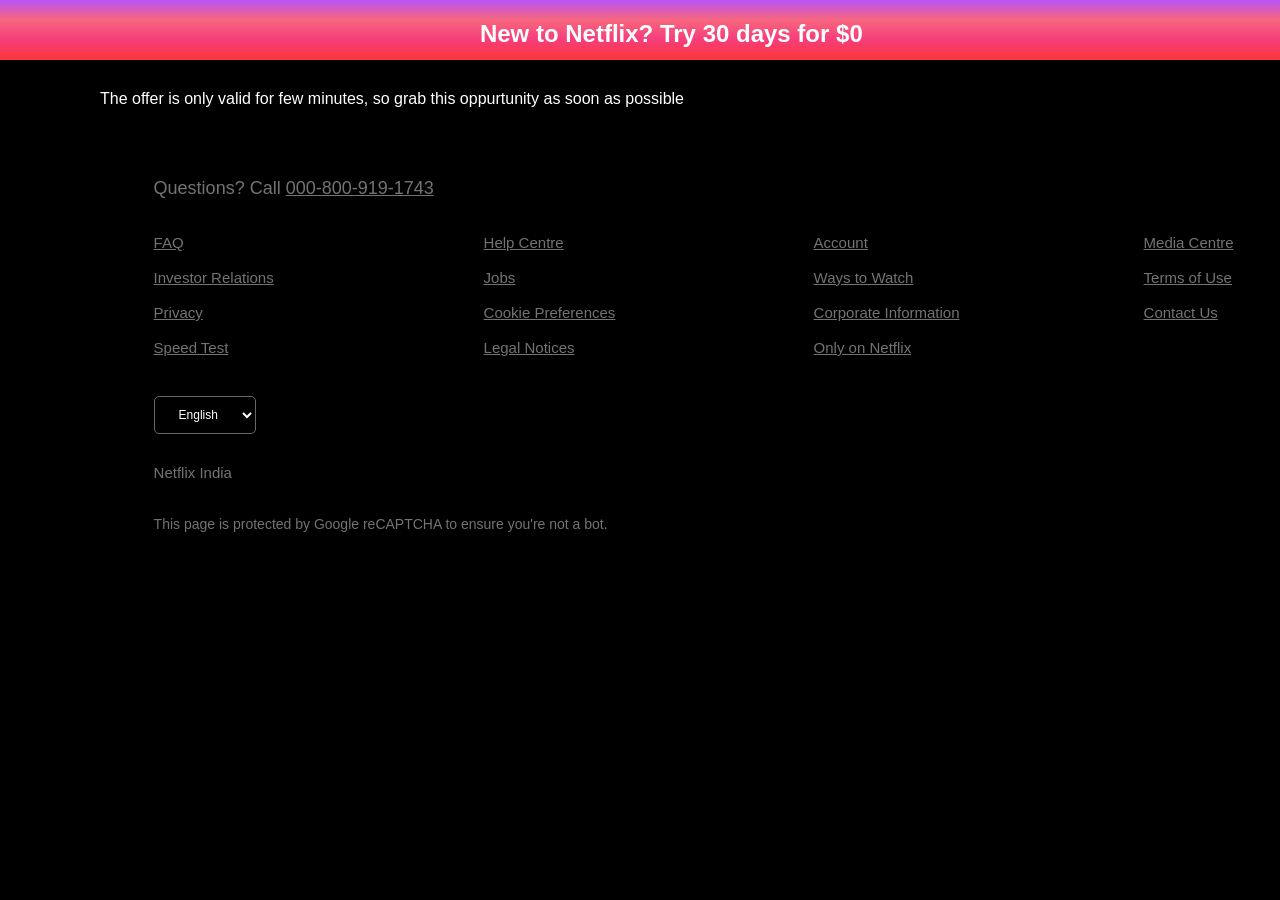
==== commit b28aee9b: "push all stages" ====
--- a/index.html
+++ b/index.html
@@ -3,310 +3,73 @@
 <head>
     <meta charset="UTF-8">
     <meta name="viewport" content="width=device-width, initial-scale=1.0">
-    <title>Travel Explorer</title>
-     <style>
-        h2{
-            text-align:center;
-            margin-bottom:30px;
-        }
-    </style>
-    <link rel="stylesheet" href = "style.css">
+    <title>Netflix Footer Clone</title>
+    <link rel="stylesheet" href="style4.css">
 </head>
 <body>
-    <section>
-        <nav>
-            <h2 class="logo">Travel explorer</h2>
-            <ul>
-                <li><a href="#">Home</a></li>
-                <li><a href="#">Destinations</a></li>
-                <li><a href="#">Packages</a></li>
-                <li><a href="#">Contact</a></li>
-            </ul>
-            <button>Book Now</button>
-        </nav>
-    </section>
-    <section class="Hero">
-        <div class="Hero Content">
-            <h1>Explore India Like Never Before</h1>
-            <p>Embark on a journey through India's most breathtaking destinations. Whether you're seeking adventure, relaxation, or cultural experiences,
-             Travel Explorer helps you discover the magic of travel like never before.</p>
-            <image src=https://i.cdn.newsbytesapp.com/images/l28020221229124447.jpeg width="500" height="400">
-            <button>Book Trip</button>
-            <button>watch Video</button>
-        </div>
-    </section>
-    <section class="destinations">
-        <h2>Popular Destinations</h2>
-    <div class="destination-grid">
-
-        <article class="card">
-            <h3>Goa</h3>
-            <img src="https://tripzsearch.b-cdn.net/destinations/india-goa/01.jpg" width="200" height="150">
-            <p>₹15,000</p>
-            <button>Explore</button>
-        </article>
-
-        <article class="card">
-            <h3>Kerala</h3>
-            <img src=https://wallpapercave.com/wp/wp2783293.jpg width="200" height="150">
-            <p>₹18,000</p>
-            <button>Explore</button>
-        </article>
-
-        <article class="card">
-            <h3>Kashmir</h3>
-            <img src=https://img.veenaworld.com/wp-content/uploads/2023/01/shutterstock_2044050407-scaled.jpg width="200" height="150">
-            <p>₹25,000</p>
-            <button>Explore</button>
-        </article>
-
-        <article class="card">
-            <h3>Jaipur</h3>
-            <img src="https://www.cdn.travejar.com/storage/india_attraction_tour/1676106126.webp" width="200" height="150">
-            <p>₹14,000</p>
-            <button>Explore</button>
-        </article>
-
-        <article class="card">
-            <h3>Ooty</h3>
-            <img src=https://indiaeasytrip.com/blog/wp-content/uploads/2024/02/0_X9ucEKFguSajcK-X.jpg width="200" height="150">
-            <h3>Ooty</h3>
-            <p>₹8,000</p>
-            <button>Explore</button>
-        </article>
-
-        <article class="card">
-            <h3>Ladakh</h3>
-            <img src=https://www.holidify.com/images/bgImages/LADAKH.jpg width="200" height="150">
-            <h3>Ladakh</h3>
-            <p>₹25,000</p>
-            <button>Explore</button>
-        </article>
-    </div>
-    </section>
-    <section class="why-us">
-        <h2>Why Choose Us</h2>
-
-    <div class="why-container">
-
-        <div class="box">
-            <h3>Affordable Packages</h3>
-            <p>Enjoy amazing destinations with budget-friendly travel packages and exclusive deals.</p>
+    <nav class="navbar">
+        <div>
+            <h2><img src="https://tse3.mm.bing.net/th/id/OIP.xixZa-s-Wjyrgy5mU4ifrwHaHa?r=0&pid=Api&P=0&h=180" width=16 height=16 />
+             New to Netflix? Try 30 days for $0 </h2>
         </div>
 
-        <div class="box">
-            <h3>Experienced Guides</h3>
-            <p>Explore every destination with knowledgeable and professional travel experts.</p>
+    </nav>
+
+    <div class="disclaimer">
+        <p> The offer is only valid for few minutes, so grab this oppurtunity as soon as possible</p>
+    </div>
+
+    <footer class="footer">
+
+        <p class="contact">
+            Questions? Call <a href="#">000-800-919-1743</a>
+        </p>
+
+        <div class="footer-links">
+
+            <div class="column">
+                <a href="#">FAQ</a>
+                <a href="#">Investor Relations</a>
+                <a href="#">Privacy</a>
+                <a href="#">Speed Test</a>
+            </div>
+
+            <div class="column">
+                <a href="#">Help Centre</a>
+                <a href="#">Jobs</a>
+                <a href="#">Cookie Preferences</a>
+                <a href="#">Legal Notices</a>
+            </div>
+
+            <div class="column">
+                <a href="#">Account</a>
+                <a href="#">Ways to Watch</a>
+                <a href="#">Corporate Information</a>
+                <a href="#">Only on Netflix</a>
+            </div>
+
+            <div class="column">
+                <a href="#">Media Centre</a>
+                <a href="#">Terms of Use</a>
+                <a href="#">Contact Us</a>
+            </div>
+
         </div>
 
-        <div class="box">
-            <h3>Safe Travel</h3>
-            <p>Your safety is our priority with secure bookings and trusted travel arrangements.</p>
+        <div class="language">
+        <select>
+            <option>English</option>
+            <option>Hindi</option>
+        </select>
         </div>
 
-        <div class="box">
-            <h3>24/7 Support</h3>
-            <p>Our dedicated support team is available anytime to assist you throughout your journey.</p>
-        </div>
-    </div>
-    </section>
+        <p class="country">Netflix India</p>
 
-    <section class="packages" id="packages">
-        <h2>Upcoming Tour Packages</h2>
-
-    <table border="4">
-
-        <tr>
-            <th>Package Name</th>
-            <th>Days</th>
-            <th>Price</th>
-            <th>Seats</th>
-        </tr>
-        <tr>
-            <td>Goa Trip</td>
-            <td>5</td>
-            <td>₹15000</td>
-            <td>20</td>
-        </tr>
-        <tr>
-            <td>Kerela Special</td>
-            <td>7</td>
-            <td>₹18000</td>
-            <td>20</td>
-        </tr>
-        <tr>
-            <td>Kashmir Heights</td>
-            <td>7</td>
-            <td>₹25000</td>
-            <td>20</td>
-        </tr>
-        <tr>
-            <td>Jaipur City</td>
-            <td>3</td>
-            <td>₹14000</td>
-            <td>20</td>
-        </tr>
-        <tr>
-            <td>Ooty Package</td>
-            <td>3</td>
-            <td>₹8000</td>
-            <td>20</td>
-        </tr>
-        <tr>
-            <td>Ladakh Adventure</td>
-            <td>7</td>
-            <td>₹25000</td>
-            <td>20</td>
-        </tr>
-    </table>
-    </section>
-    <section class="booking">
-
-    <h2>Book Your Trip Here</h2>
-
-    <form>
-
-        <label>Full Name</label>
-        <input type="text" placeholder="Full name"><br>
-
-        <label>Email</label>
-        <input type="email" placeholder="email"><br>
-
-        <label>Mobile Number</label>
-        <input type="tel" placeholder="Mobile Number"><br>
-
-        <label>Destination</label>
-        <select>
-            <option>Goa</option>
-            <option>Kerala</option>
-            <option>Kashmir</option>
-            <option>Jaipur</option>
-            <option>Ooty</option>
-            <option>Ladakh</option>
-        </select><br><br>
-
-        <label>People</label>
-        <input type="number" placeholder="Enter no.of people"><br>
-
-        <label>Travel Date</label>
-        <input type="date"><br>
-
-        <label>Message</label>
-        <textarea></textarea><br>
-
-        <button type="submit">Book Now</button>
-        <button type="reset">Reset</button>
-
-    </form>
-    </section>
-    
-    <section class="reviews">
-
-    <h2>Customer Reviews</h2>
-
-    <div class="review-container">
-
-        <div class="review-card">
-            <img src="https://tse2.mm.bing.net/th/id/OIP.rszjlgKw4w9c_6igSfkePAHaIK?r=0&pid=Api&P=0&h=180">
-            <h3>Aarav</h3>
-            <p>
-                "An amazing trip with excellent planning and wonderful support.
-                Every moment was memorable and stress-free."
-            </p>
-        </div>
-
-        <div class="review-card">
-            <img src="https://tse4.mm.bing.net/th/id/OIP.AEmZ_Iz-wOtlT9KalmUWfAHaJQ?r=0&pid=Api&P=0&h=180">
-            <h3>Hyndhavi</h3>
-            <p>
-                "Our family vacation was perfectly organized.
-                Great accommodations and friendly guides made it special."
-            </p>
-        </div>
-
-        <div class="review-card">
-            <img src="https://i.pinimg.com/originals/1a/5f/4f/1a5f4f37c7df3a498b87b62e62cfa05b.jpg?nii=t">
-            <h3>Leeyara</h3>
-            <p>
-                "The Kashmir trip exceeded my expectations.
-                Excellent service and a truly unforgettable experience."
-            </p>
-        </div>
-
-    </div>
-
-    </section>
-
-    <section class="gallery">
-        <h2>Photo Gallery</h2>
-
-    <div class="gallery-grid">
-        <img src="https://solotravelindia.com/wp-content/uploads/2023/05/Spiti-Group-Tour-768x642.jpg">
-        <img src="https://www.clubmahindra.com/blog/media/section_images/desktopban-1dd64ec81f39a29.webp">
-        <img src="https://www.epictrips.in/wp-content/uploads/2023/08/Goa-Group-Tour.jpg">
-        <img src="https://haniefatravels.com/wp-content/uploads/2024/11/himachal-backpacking-to-manali-kasol-tosh-JustWravel-1707035905-HPBP-Manali-Kasol-jibhi-2-edited-3.jpg">
-        <img src="https://www.trvme.com/img/tours/kashmir-group-tour-im2.jpg">
-        <img src="https://www.bharatbooking.com/admin/webroot/img/uploads/holiday-package-gallery/1709639913_199579-leh-ladakh-group-tour-package-slider-image.webp">
-        <img src="https://internationalyouthclub.org/wp-content/uploads/2024/12/Best-Time-for-Leh-Ladakh-Bike-Trip.jpeg">
-        <img src="https://endeavorladakh.com/wp-content/uploads/2025/05/leh-ladakh-bike-tour.jpg">
-        <img src="https://jugni.co.in/wp-content/uploads/2022/08/kerala.jpg">
-        <img src="https://greenkeralaholidays.com/wp-content/uploads/elementor/thumbs/Trekking-in-Idukki-Kerala-rgmbm6bhoq09wv08au7kens594xkd64wql7l56thyo.webp">
-        <img src="https://driveindiabyyogi.com/wp-content/uploads/2025/10/enjoy-group-in-jaipur.jpg">
-        <img src="https://goicar.in/blog/wp-content/uploads/2025/01/Goa-on-a-Budget-1.jpg">
-        <img src="https://res.klook.com/images/fl_lossy.progressive,q_65/c_fill,w_1200,h_630,f_auto/w_80,x_15,y_15,g_south_west,l_klook_water/activities/l5xjgecutbe6wuunhuit/Scuba%20Diving%20Experience%20at%20a%20Private%20Island%20in%20Goa.jpg">
-    </div>
-    </section>
-
-   <footer class="footer">
-
-    <div class="footer-container">
-
-        <div class="footer-box">
-            <h3>Travel Explorer</h3>
-            <p>
-                Discover India's most beautiful destinations and create
-                unforgettable memories with us.
-            </p>
-        </div>
-
-        <div class="footer-box">
-            <h4>Quick Links</h4>
-
-            <div class="quick-links">
-                <a href="#">Home</a>
-                <a href="#">Destinations</a>
-                <a href="#">Packages</a>
-                <a href="#">Contact</a>
-            </div>
-        </div>
-
-        <div class="footer-box">
-            <h4>Contact Us</h4>
-            <a href="#">📧 info@travelexplorer.com</a><br>
-            <a href="#">📞 +91 7396795238</a>
-        </div>
-
-        <div class="footer-box">
-            <h4>Follow Us</h4>
-
-            <div class="social-links">
-                <a href="#">Instagram</a>
-                <a href="#">Facebook</a>
-                <a href="#">Threads</a>
-                <a href="#">Twitter</a>
-            </div>
-        </div>
-
-    </div>
-
-    <hr>
-
-    <p class="copyright">
-        © 2026 Travel Explorer. All Rights Reserved.
-    </p>
+        <p class="captcha">
+            This page is protected by Google reCAPTCHA to ensure you're not a bot.
+        </p>
 
     </footer>
 
-    
 </body>
 </html>
--- a/style4.css
+++ b/style4.css
@@ -0,0 +1,136 @@
+*{
+    margin:0;
+    padding:0;
+    box-sizing:content-box;
+    font-family:Arial, Helvetica, sans-serif;
+}
+
+body{
+    background:black;
+    color: white;
+    margin-top:60px;
+}
+
+.navbar{
+    width: 100%;
+    height: 20px;
+    background: linear-gradient(
+        rgb(185, 84, 248),
+        rgb(248, 102, 126),
+        rgb(246, 61, 122),
+        rgb(250, 55, 55));
+    color: white;
+    align-items: center;
+    text-align: center;
+    padding:20px;
+    position: fixed;
+    top: 0;
+}
+
+.disclaimer p{
+    align-items: center;
+    padding-left: 100px;
+    padding-top:30px;
+}
+
+.footer{
+    width:100%;
+    background:black;
+    color:#737373;
+    padding:70px 12%;
+}
+
+.contact{
+    font-size:18px;
+    margin-bottom:35px;
+}
+
+.contact a{
+    color:#737373;
+}
+
+.footer-links{
+    display:grid;
+    grid-template-columns:repeat(4,1fr);
+    gap:40px;
+    margin-bottom:40px;
+}
+
+.column{
+    display:flex;
+    flex-direction:column;
+    gap:18px;
+}
+
+.column a{
+    color:#737373;
+    text-decoration:underline;
+    font-size:15px;
+}
+
+.column a:hover{
+    color:white;
+}
+
+.language {
+    margin-top: 30px;
+    margin-bottom: 30px;
+}
+
+.language select {
+    background: transparent;
+    color: white;
+    border: 1px solid #666;
+    padding: 10px 20px;
+    border-radius: 5px;
+    font-size: 12px;
+}
+
+.country{
+    margin-bottom:35px;
+    font-size:15px;
+}
+
+.captcha{
+    font-size:14px;
+    color:#737373;
+}
+
+/* Tablet */
+
+@media(max-width:768px){
+
+    .footer{
+        padding:50px 8%;
+    }
+
+    .footer-links{
+        grid-template-columns:repeat(2,1fr);
+        gap:30px;
+    }
+}
+
+/* Mobile */
+
+@media(max-width:480px){
+
+    .footer{
+        padding:40px 6%;
+    }
+
+    .footer-links{
+        grid-template-columns:1fr;
+    }
+
+    .contact{
+        font-size:16px;
+    }
+
+    .column a{
+        font-size:14px;
+    }
+
+    .language{
+        width:150px;
+    }
+}
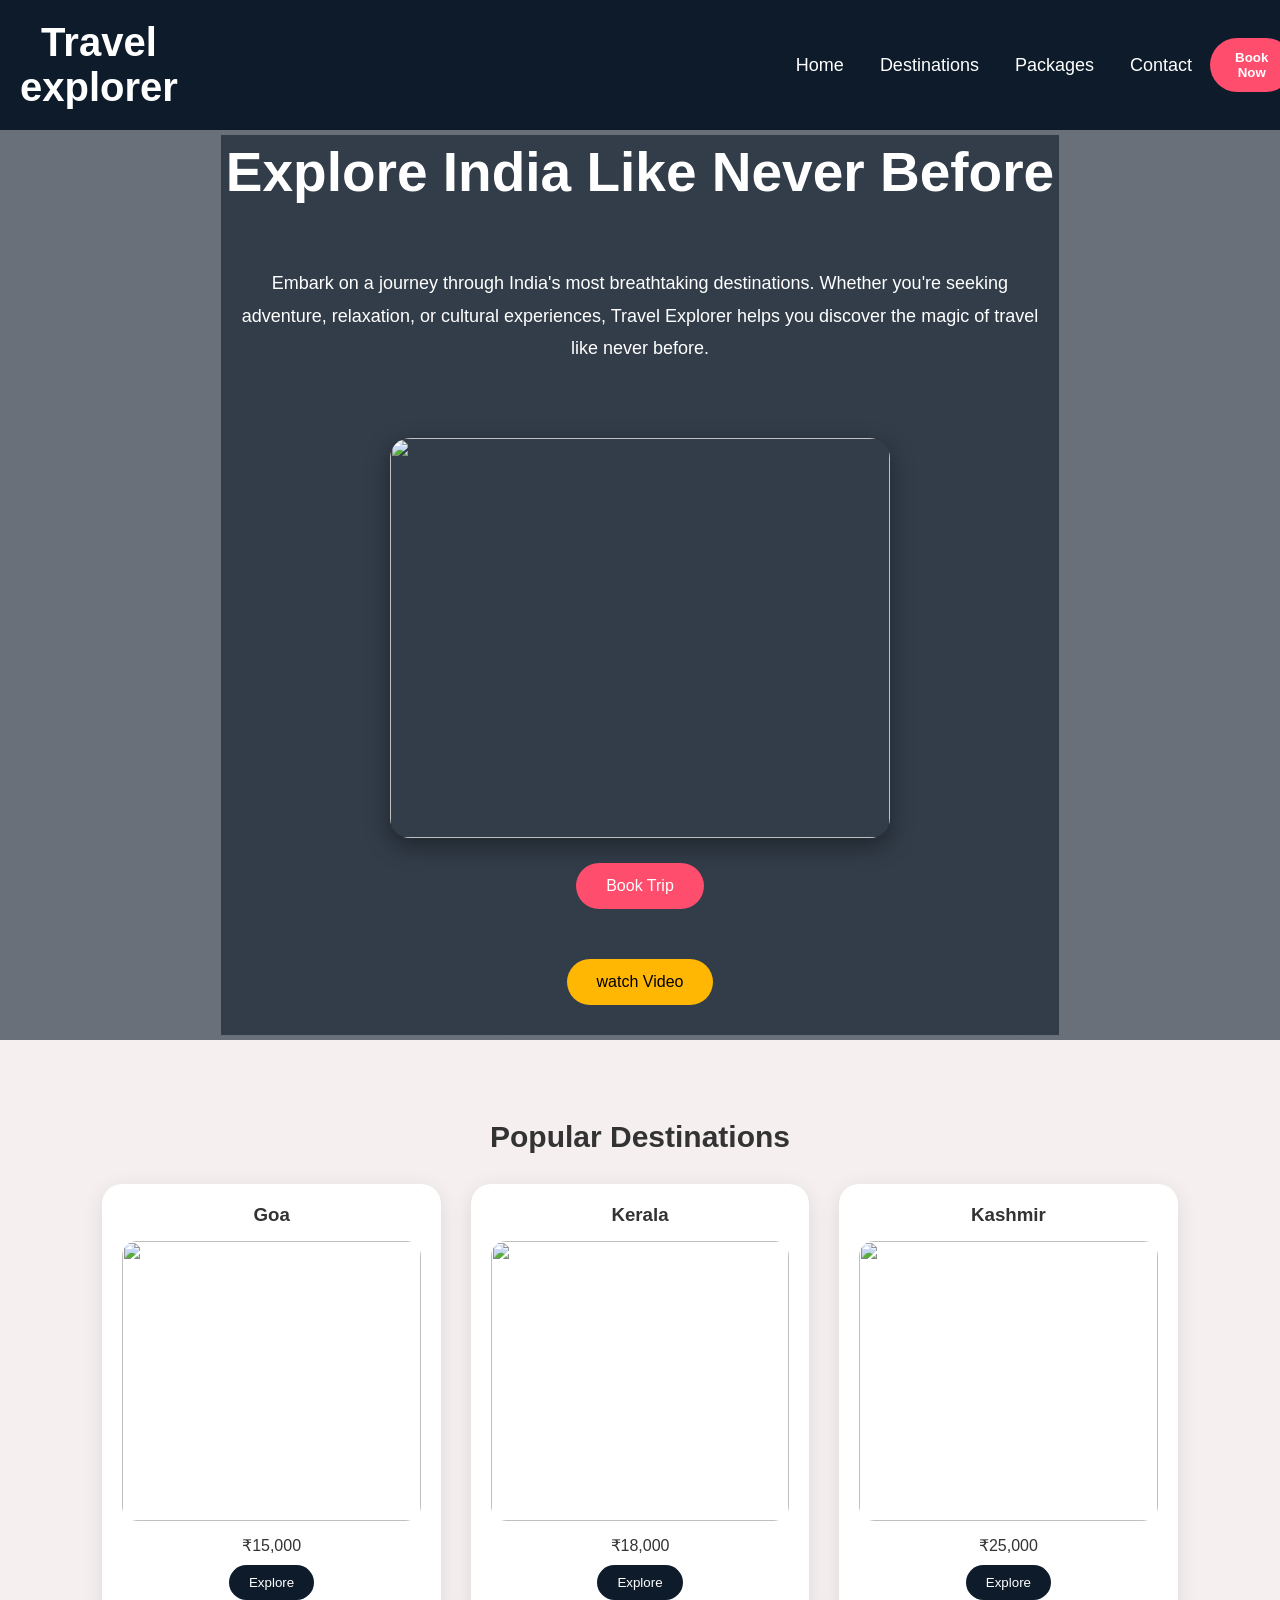
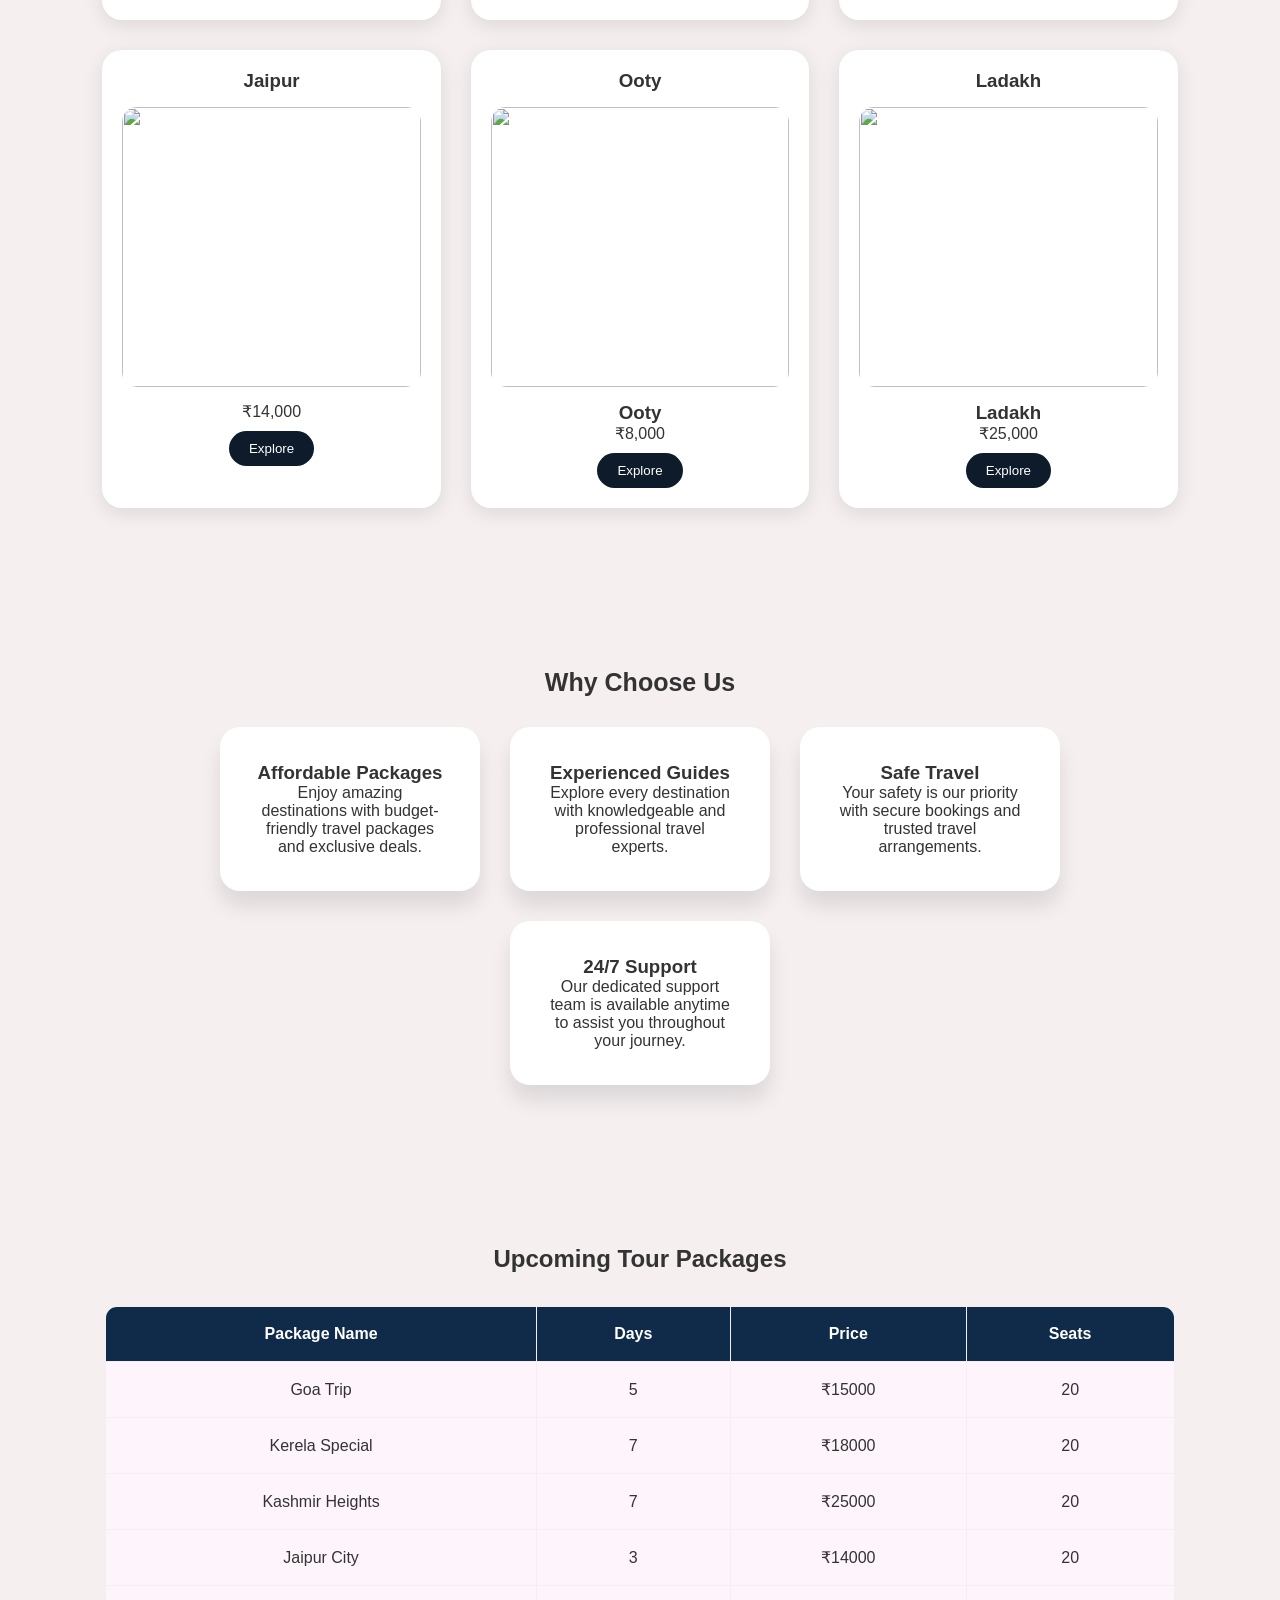
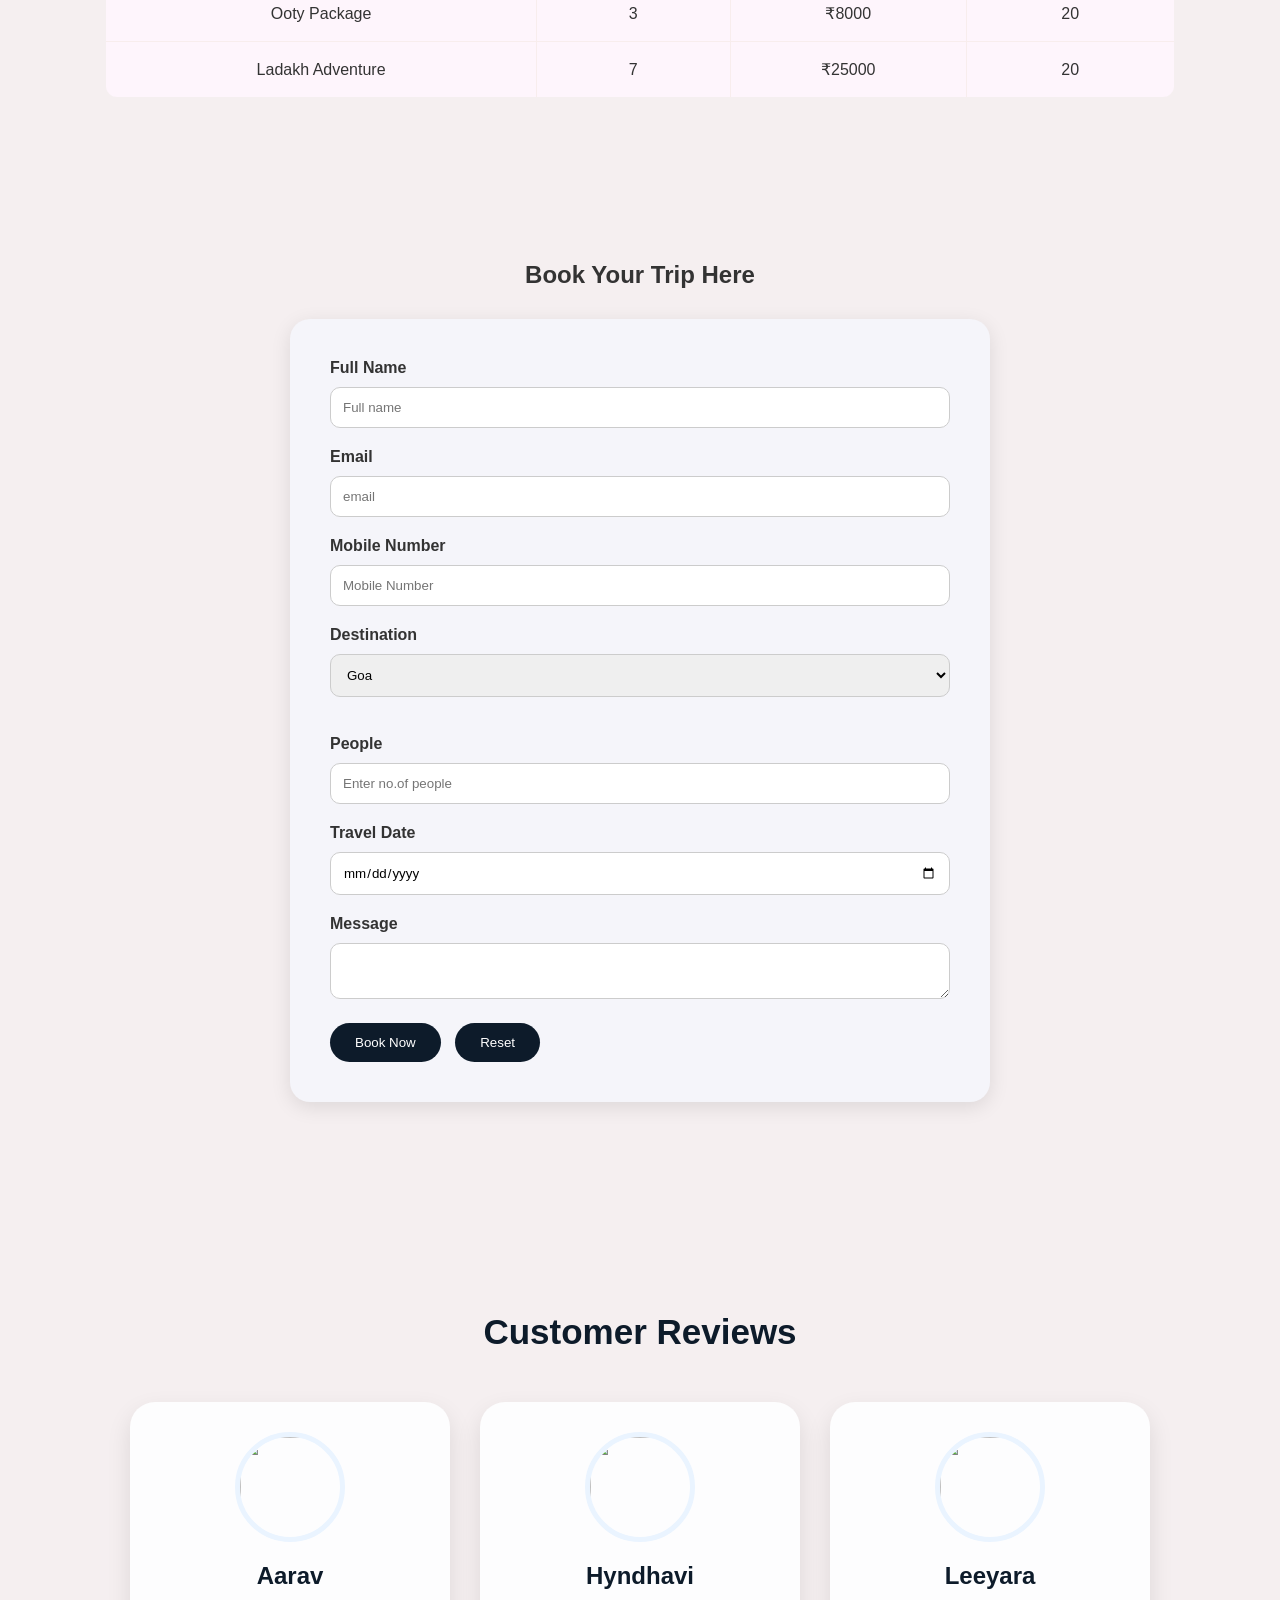
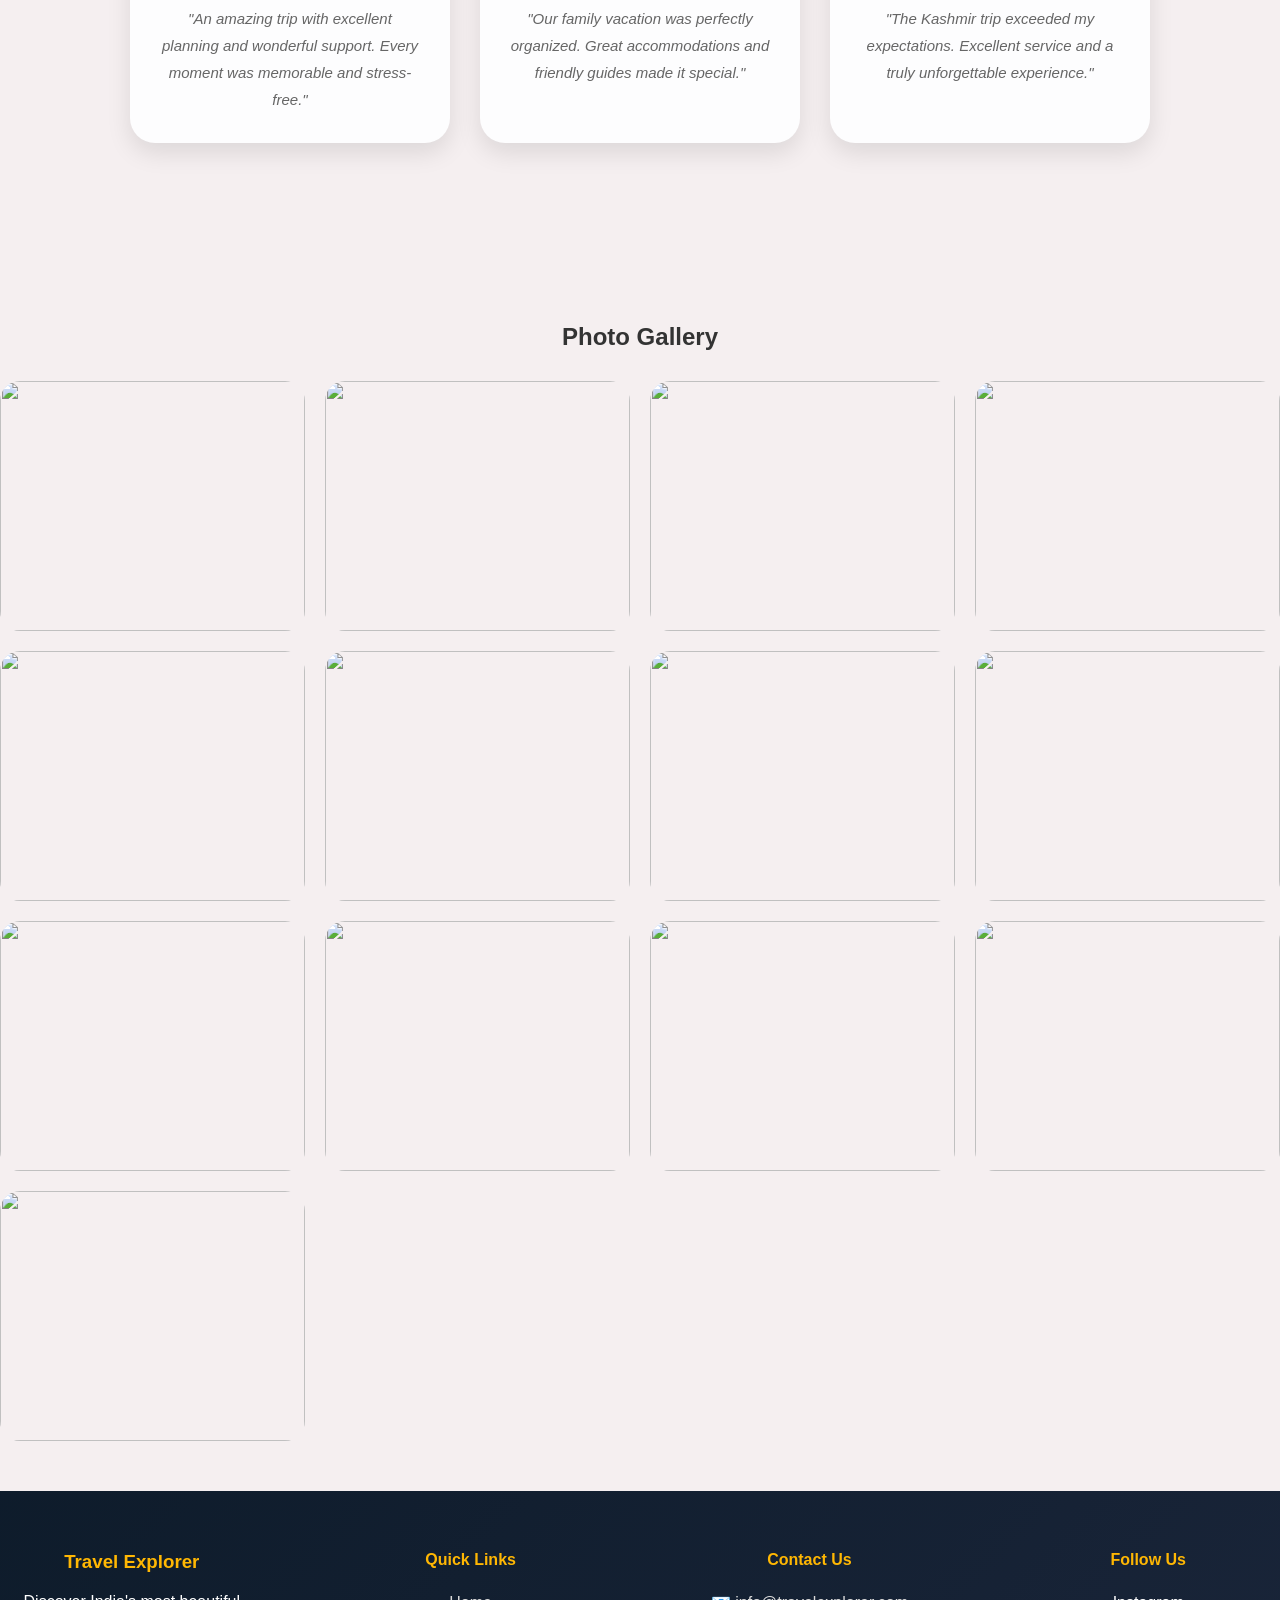
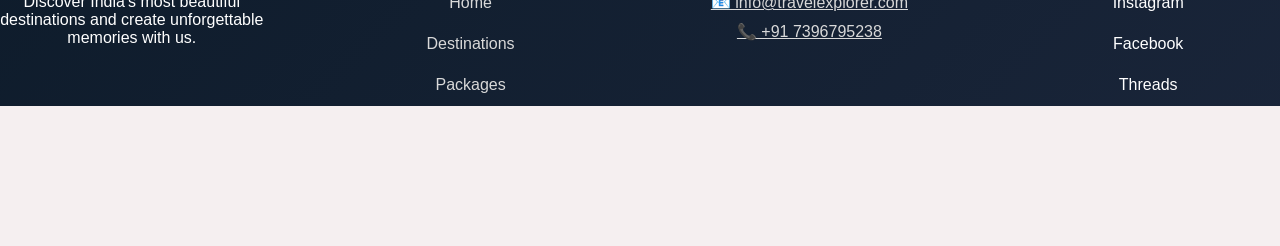
==== commit 3d3786b0: "push rename changes" ====
--- a/index.html
+++ b/index.html
@@ -3,73 +3,310 @@
 <head>
     <meta charset="UTF-8">
     <meta name="viewport" content="width=device-width, initial-scale=1.0">
-    <title>Netflix Footer Clone</title>
-    <link rel="stylesheet" href="style4.css">
+    <title>Travel Explorer</title>
+     <style>
+        h2{
+            text-align:center;
+            margin-bottom:30px;
+        }
+    </style>
+    <link rel="stylesheet" href = "style.css">
 </head>
 <body>
-    <nav class="navbar">
-        <div>
-            <h2><img src="https://tse3.mm.bing.net/th/id/OIP.xixZa-s-Wjyrgy5mU4ifrwHaHa?r=0&pid=Api&P=0&h=180" width=16 height=16 />
-             New to Netflix? Try 30 days for $0 </h2>
-        </div>
-
-    </nav>
-
-    <div class="disclaimer">
-        <p> The offer is only valid for few minutes, so grab this oppurtunity as soon as possible</p>
-    </div>
-
-    <footer class="footer">
-
-        <p class="contact">
-            Questions? Call <a href="#">000-800-919-1743</a>
-        </p>
-
-        <div class="footer-links">
-
-            <div class="column">
-                <a href="#">FAQ</a>
-                <a href="#">Investor Relations</a>
-                <a href="#">Privacy</a>
-                <a href="#">Speed Test</a>
+    <section>
+        <nav>
+            <h2 class="logo">Travel explorer</h2>
+            <ul>
+                <li><a href="#">Home</a></li>
+                <li><a href="#">Destinations</a></li>
+                <li><a href="#">Packages</a></li>
+                <li><a href="#">Contact</a></li>
+            </ul>
+            <button>Book Now</button>
+        </nav>
+    </section>
+    <section class="Hero">
+        <div class="Hero Content">
+            <h1>Explore India Like Never Before</h1>
+            <p>Embark on a journey through India's most breathtaking destinations. Whether you're seeking adventure, relaxation, or cultural experiences,
+             Travel Explorer helps you discover the magic of travel like never before.</p>
+            <image src=https://i.cdn.newsbytesapp.com/images/l28020221229124447.jpeg width="500" height="400">
+            <button>Book Trip</button>
+            <button>watch Video</button>
+        </div>
+    </section>
+    <section class="destinations">
+        <h2>Popular Destinations</h2>
+    <div class="destination-grid">
+
+        <article class="card">
+            <h3>Goa</h3>
+            <img src="https://tripzsearch.b-cdn.net/destinations/india-goa/01.jpg" width="200" height="150">
+            <p>₹15,000</p>
+            <button>Explore</button>
+        </article>
+
+        <article class="card">
+            <h3>Kerala</h3>
+            <img src=https://wallpapercave.com/wp/wp2783293.jpg width="200" height="150">
+            <p>₹18,000</p>
+            <button>Explore</button>
+        </article>
+
+        <article class="card">
+            <h3>Kashmir</h3>
+            <img src=https://img.veenaworld.com/wp-content/uploads/2023/01/shutterstock_2044050407-scaled.jpg width="200" height="150">
+            <p>₹25,000</p>
+            <button>Explore</button>
+        </article>
+
+        <article class="card">
+            <h3>Jaipur</h3>
+            <img src="https://www.cdn.travejar.com/storage/india_attraction_tour/1676106126.webp" width="200" height="150">
+            <p>₹14,000</p>
+            <button>Explore</button>
+        </article>
+
+        <article class="card">
+            <h3>Ooty</h3>
+            <img src=https://indiaeasytrip.com/blog/wp-content/uploads/2024/02/0_X9ucEKFguSajcK-X.jpg width="200" height="150">
+            <h3>Ooty</h3>
+            <p>₹8,000</p>
+            <button>Explore</button>
+        </article>
+
+        <article class="card">
+            <h3>Ladakh</h3>
+            <img src=https://www.holidify.com/images/bgImages/LADAKH.jpg width="200" height="150">
+            <h3>Ladakh</h3>
+            <p>₹25,000</p>
+            <button>Explore</button>
+        </article>
+    </div>
+    </section>
+    <section class="why-us">
+        <h2>Why Choose Us</h2>
+
+    <div class="why-container">
+
+        <div class="box">
+            <h3>Affordable Packages</h3>
+            <p>Enjoy amazing destinations with budget-friendly travel packages and exclusive deals.</p>
+        </div>
+
+        <div class="box">
+            <h3>Experienced Guides</h3>
+            <p>Explore every destination with knowledgeable and professional travel experts.</p>
+        </div>
+
+        <div class="box">
+            <h3>Safe Travel</h3>
+            <p>Your safety is our priority with secure bookings and trusted travel arrangements.</p>
+        </div>
+
+        <div class="box">
+            <h3>24/7 Support</h3>
+            <p>Our dedicated support team is available anytime to assist you throughout your journey.</p>
+        </div>
+    </div>
+    </section>
+
+    <section class="packages" id="packages">
+        <h2>Upcoming Tour Packages</h2>
+
+    <table border="4">
+
+        <tr>
+            <th>Package Name</th>
+            <th>Days</th>
+            <th>Price</th>
+            <th>Seats</th>
+        </tr>
+        <tr>
+            <td>Goa Trip</td>
+            <td>5</td>
+            <td>₹15000</td>
+            <td>20</td>
+        </tr>
+        <tr>
+            <td>Kerela Special</td>
+            <td>7</td>
+            <td>₹18000</td>
+            <td>20</td>
+        </tr>
+        <tr>
+            <td>Kashmir Heights</td>
+            <td>7</td>
+            <td>₹25000</td>
+            <td>20</td>
+        </tr>
+        <tr>
+            <td>Jaipur City</td>
+            <td>3</td>
+            <td>₹14000</td>
+            <td>20</td>
+        </tr>
+        <tr>
+            <td>Ooty Package</td>
+            <td>3</td>
+            <td>₹8000</td>
+            <td>20</td>
+        </tr>
+        <tr>
+            <td>Ladakh Adventure</td>
+            <td>7</td>
+            <td>₹25000</td>
+            <td>20</td>
+        </tr>
+    </table>
+    </section>
+    <section class="booking">
+
+    <h2>Book Your Trip Here</h2>
+
+    <form>
+
+        <label>Full Name</label>
+        <input type="text" placeholder="Full name"><br>
+
+        <label>Email</label>
+        <input type="email" placeholder="email"><br>
+
+        <label>Mobile Number</label>
+        <input type="tel" placeholder="Mobile Number"><br>
+
+        <label>Destination</label>
+        <select>
+            <option>Goa</option>
+            <option>Kerala</option>
+            <option>Kashmir</option>
+            <option>Jaipur</option>
+            <option>Ooty</option>
+            <option>Ladakh</option>
+        </select><br><br>
+
+        <label>People</label>
+        <input type="number" placeholder="Enter no.of people"><br>
+
+        <label>Travel Date</label>
+        <input type="date"><br>
+
+        <label>Message</label>
+        <textarea></textarea><br>
+
+        <button type="submit">Book Now</button>
+        <button type="reset">Reset</button>
+
+    </form>
+    </section>
+    
+    <section class="reviews">
+
+    <h2>Customer Reviews</h2>
+
+    <div class="review-container">
+
+        <div class="review-card">
+            <img src="https://tse2.mm.bing.net/th/id/OIP.rszjlgKw4w9c_6igSfkePAHaIK?r=0&pid=Api&P=0&h=180">
+            <h3>Aarav</h3>
+            <p>
+                "An amazing trip with excellent planning and wonderful support.
+                Every moment was memorable and stress-free."
+            </p>
+        </div>
+
+        <div class="review-card">
+            <img src="https://tse4.mm.bing.net/th/id/OIP.AEmZ_Iz-wOtlT9KalmUWfAHaJQ?r=0&pid=Api&P=0&h=180">
+            <h3>Hyndhavi</h3>
+            <p>
+                "Our family vacation was perfectly organized.
+                Great accommodations and friendly guides made it special."
+            </p>
+        </div>
+
+        <div class="review-card">
+            <img src="https://i.pinimg.com/originals/1a/5f/4f/1a5f4f37c7df3a498b87b62e62cfa05b.jpg?nii=t">
+            <h3>Leeyara</h3>
+            <p>
+                "The Kashmir trip exceeded my expectations.
+                Excellent service and a truly unforgettable experience."
+            </p>
+        </div>
+
+    </div>
+
+    </section>
+
+    <section class="gallery">
+        <h2>Photo Gallery</h2>
+
+    <div class="gallery-grid">
+        <img src="https://solotravelindia.com/wp-content/uploads/2023/05/Spiti-Group-Tour-768x642.jpg">
+        <img src="https://www.clubmahindra.com/blog/media/section_images/desktopban-1dd64ec81f39a29.webp">
+        <img src="https://www.epictrips.in/wp-content/uploads/2023/08/Goa-Group-Tour.jpg">
+        <img src="https://haniefatravels.com/wp-content/uploads/2024/11/himachal-backpacking-to-manali-kasol-tosh-JustWravel-1707035905-HPBP-Manali-Kasol-jibhi-2-edited-3.jpg">
+        <img src="https://www.trvme.com/img/tours/kashmir-group-tour-im2.jpg">
+        <img src="https://www.bharatbooking.com/admin/webroot/img/uploads/holiday-package-gallery/1709639913_199579-leh-ladakh-group-tour-package-slider-image.webp">
+        <img src="https://internationalyouthclub.org/wp-content/uploads/2024/12/Best-Time-for-Leh-Ladakh-Bike-Trip.jpeg">
+        <img src="https://endeavorladakh.com/wp-content/uploads/2025/05/leh-ladakh-bike-tour.jpg">
+        <img src="https://jugni.co.in/wp-content/uploads/2022/08/kerala.jpg">
+        <img src="https://greenkeralaholidays.com/wp-content/uploads/elementor/thumbs/Trekking-in-Idukki-Kerala-rgmbm6bhoq09wv08au7kens594xkd64wql7l56thyo.webp">
+        <img src="https://driveindiabyyogi.com/wp-content/uploads/2025/10/enjoy-group-in-jaipur.jpg">
+        <img src="https://goicar.in/blog/wp-content/uploads/2025/01/Goa-on-a-Budget-1.jpg">
+        <img src="https://res.klook.com/images/fl_lossy.progressive,q_65/c_fill,w_1200,h_630,f_auto/w_80,x_15,y_15,g_south_west,l_klook_water/activities/l5xjgecutbe6wuunhuit/Scuba%20Diving%20Experience%20at%20a%20Private%20Island%20in%20Goa.jpg">
+    </div>
+    </section>
+
+   <footer class="footer">
+
+    <div class="footer-container">
+
+        <div class="footer-box">
+            <h3>Travel Explorer</h3>
+            <p>
+                Discover India's most beautiful destinations and create
+                unforgettable memories with us.
+            </p>
+        </div>
+
+        <div class="footer-box">
+            <h4>Quick Links</h4>
+
+            <div class="quick-links">
+                <a href="#">Home</a>
+                <a href="#">Destinations</a>
+                <a href="#">Packages</a>
+                <a href="#">Contact</a>
             </div>
-
-            <div class="column">
-                <a href="#">Help Centre</a>
-                <a href="#">Jobs</a>
-                <a href="#">Cookie Preferences</a>
-                <a href="#">Legal Notices</a>
+        </div>
+
+        <div class="footer-box">
+            <h4>Contact Us</h4>
+            <a href="#">📧 info@travelexplorer.com</a><br>
+            <a href="#">📞 +91 7396795238</a>
+        </div>
+
+        <div class="footer-box">
+            <h4>Follow Us</h4>
+
+            <div class="social-links">
+                <a href="#">Instagram</a>
+                <a href="#">Facebook</a>
+                <a href="#">Threads</a>
+                <a href="#">Twitter</a>
             </div>
-
-            <div class="column">
-                <a href="#">Account</a>
-                <a href="#">Ways to Watch</a>
-                <a href="#">Corporate Information</a>
-                <a href="#">Only on Netflix</a>
-            </div>
-
-            <div class="column">
-                <a href="#">Media Centre</a>
-                <a href="#">Terms of Use</a>
-                <a href="#">Contact Us</a>
-            </div>
-
-        </div>
-
-        <div class="language">
-        <select>
-            <option>English</option>
-            <option>Hindi</option>
-        </select>
-        </div>
-
-        <p class="country">Netflix India</p>
-
-        <p class="captcha">
-            This page is protected by Google reCAPTCHA to ensure you're not a bot.
-        </p>
+        </div>
+
+    </div>
+
+    <hr>
+
+    <p class="copyright">
+        © 2026 Travel Explorer. All Rights Reserved.
+    </p>
 
     </footer>
 
+    
 </body>
 </html>
--- a/style.css
+++ b/style.css
@@ -0,0 +1,724 @@
+*{
+    margin:0;
+    padding:0;
+    box-sizing:border-box;
+    font-family:'Segoe UI', Tahoma, Geneva, Verdana, sans-serif;
+    scroll-behavior:smooth;
+}
+
+html,
+body{
+    width:100%;
+    overflow-x:hidden;
+}
+
+body{
+    background:#f5eff0;
+    color:#333;
+}
+
+/* NAVBAR */
+
+nav{
+    display:flex;
+    justify-content:space-between;
+    align-items:center;
+    padding:20px;
+    background:#0d1b2a;
+}
+
+.logo{
+    color:#ffffff;
+    font-size:40px;
+    font-weight:bold;
+    margin-bottom:0;
+}
+
+nav ul{
+    display:flex;
+    margin-left:600px;
+    list-style:none;
+}
+
+nav ul li{
+    margin:0 18px;
+}
+
+nav ul li a{
+    color:white;
+    text-decoration:none;
+    font-size:18px;
+    transition:0.4s;
+}
+
+nav ul li a:hover{
+    color:#ffb703;
+}
+
+nav button{
+    background:#ff4d6d;
+    color:white;
+    border:none;
+    padding:12px 25px;
+    border-radius:30px;
+    cursor:pointer;
+    transition:0.5s;
+    font-weight:bold ;
+}
+
+nav button:hover{
+    background:#ff1744;
+    transform:scale(1.05);
+}
+
+/* HERO SECTION */
+
+.Hero{
+    min-height:100vh;
+    background:linear-gradient(rgba(13,27,42,0.6),
+                rgba(13,27,42,0.6)),
+                url(https://starvacation.in/wp-content/uploads/2024/01/24-Must-Visit-Romantic-Spots-Across-India-in-2024.jpg);
+    background-size:cover;
+    background-position:center;
+    display:flex;
+    flex-direction: column;
+    justify-content:center;
+    align-items:center;
+    text-align:center;
+    color:white;
+    padding:5px;
+}
+.hero-content{
+    display:flex;
+    flex-direction:column;
+    align-items:center;
+    justify-content:center;
+}
+
+.Hero h1{
+    font-size:55px;
+    margin-bottom:20px;
+    
+}
+
+.Hero p{
+    max-width:800px;
+    margin:auto;
+    font-size:18px;
+    line-height:1.8;
+}
+
+.Hero img{
+    margin-top:30px;
+    border-radius:20px;
+    box-shadow:0 8px 25px rgba(0,0,0,0.4);
+    max-width:90%;
+    max-height:120%;
+}
+
+.Hero button{
+    margin:25px 10px;
+    padding:14px 30px;
+    border:none;
+    border-radius:30px;
+    cursor:pointer;
+    font-size:16px;
+    transition:0.5s;
+}
+
+.Hero button:first-of-type{
+    background:#ff4d6d;
+    color:white;
+}
+
+.Hero button:last-of-type{
+    background:#ffb703;
+    color:black;
+}
+
+.Hero button:hover{
+    transform:translateY(-5px);
+}
+
+/* DESTINATIONS */
+
+.destinations{
+    padding:80px 8%;
+}
+.destinations h2{
+    font-size:30px;
+}
+
+.destination-grid{
+    display:grid;
+    grid-template-columns:repeat(3,1fr);
+    gap:30px;
+}
+
+.card{
+    background:white;
+    border-radius:20px;
+    overflow:hidden;
+    text-align:center;
+    padding:20px;
+    box-shadow:0 5px 20px rgba(0,0,0,0.1);
+    transition:0.5s;
+}
+
+.card:hover{
+    transform:translateY(-10px);
+}
+
+.card img{
+    width:100%;
+    height:280px;
+    object-fit:cover;
+    border-radius:15px;
+    margin:15px 0;
+}
+
+.card button{
+    background:#0d1b2a;
+    color:white;
+    border:none;
+    padding:10px 20px;
+    border-radius:25px;
+    cursor:pointer;
+    margin-top:10px;
+}
+
+.card button:hover{
+    background:#ff4d6d;
+}
+
+/* WHY US */
+
+.why-us{
+    padding:80px 8%;
+}
+.why-us h2{
+    font-size:25px;
+}
+
+.why-container{
+    display:flex;
+    justify-content:center;
+    flex-wrap:wrap;
+    gap:30px;
+}
+
+.box{
+    background:white;
+    width:260px;
+    padding:35px;
+    border-radius:20px;
+    text-align:center;
+    box-shadow:0 15px 20px rgba(0,0,0,0.1);
+    transition:0.6s;
+}
+
+.box:hover{
+    transform:translateY(-10px);
+    background:#265689;
+    color:white;
+}
+
+/* TABLE */
+
+.packages{
+    padding:80px 8%;
+}
+
+.package h2{
+    font-size:25px;
+}
+
+table{
+    width:100%;
+    border-collapse:collapse;
+    overflow:hidden;
+    border-radius:15px;
+}
+
+th{
+    background:#0f2b49;
+    color:white;
+}
+
+th,
+td{
+    padding:18px;
+    text-align:center;
+    border:1px solid #f8eded;
+}
+
+tr{
+    background:#fef5fc;
+}
+
+tr:hover{
+    background:#d6ecff;
+}
+
+/* BOOKING FORM */
+
+.booking{
+    padding:80px 8%;
+    margin-bottom:50px;
+}
+
+form{
+    background:rgb(245, 245, 250);
+    max-width:700px;
+    margin:auto;
+    padding:40px;
+    border-radius:20px;
+    box-shadow:0 5px 20px rgba(0,0,0,0.1);
+}
+
+label{
+    font-weight:bold;
+}
+
+input,
+select,
+textarea{
+    width:100%;
+    padding:12px;
+    margin:10px 0 20px;
+    border:1px solid #ccc;
+    border-radius:10px;
+}
+
+input:focus,
+textarea:focus,
+select:focus{
+    outline:none;
+    border:2px solid #2196f3;
+}
+
+form button{
+    padding:12px 25px;
+    border:none;
+    border-radius:25px;
+    background:#0d1b2a;
+    color:white;
+    cursor:pointer;
+    margin-right:10px;
+}
+
+form button:hover{
+    background:#ff4d6d;
+}
+
+.reviews{
+    padding:80px 8%;
+}
+
+.reviews h2{
+    text-align:center;
+    font-size:35px;
+    margin-bottom:50px;
+    color:#0d1b2a;
+}
+
+.review-container{
+    display:flex;
+    justify-content:center;
+    gap:30px;
+    flex-wrap:wrap;
+}
+
+.review-card{
+    background:#fdfdfe;
+    width:320px;
+    padding:30px;
+    border-radius:25px;
+    text-align:center;
+    box-shadow:0 10px 25px rgba(0,0,0,0.1);
+    transition:0.5s;
+}
+
+.review-card:hover{
+    transform:translateY(-12px);
+    box-shadow:0 15px 35px rgba(0,0,0,0.2);
+}
+
+.review-card img{
+    width:110px;
+    height:110px;
+    border-radius:50%;
+    object-fit:cover;
+    border:5px solid #eaf4ff;
+    margin-bottom:20px;
+}
+
+.review-card h3{
+    color:#0d1b2a;
+    margin-bottom:15px;
+    font-size:24px;
+}
+
+.review-card p{
+    color:#666;
+    line-height:1.8;
+    font-style:italic;
+    font-size:15px;
+}
+
+.gallery{
+    margin-top:100px ;
+}
+
+.gallery-grid{
+    display:grid;
+    grid-template-columns:repeat(auto-fit,minmax(250px,1fr));
+    gap:20px;
+}
+
+.gallery-grid img{
+    width:100%;
+    height:250px;
+    object-fit:cover;
+    border-radius:20px;
+    transition:0.5s;
+}
+
+.gallery-grid img:hover{
+    transform:scale(1.05);
+}
+
+
+.footer{
+    background:linear-gradient(135deg,#0d1b2a,#1b263b);
+    color:white;
+    padding:60px 8% 25px;
+    margin-left:-120px;
+    margin-right:-120px;
+    margin-bottom:-140px;
+    margin-top:50px;
+    text-align: center;
+}
+
+.footer-container{
+    display:grid;
+    grid-template-columns:repeat(auto-fit,minmax(220px,1fr));
+    gap:40px;
+}
+
+.footer-box h3,
+.footer-box h4{
+    margin-bottom:20px;
+    color:#ffb703;
+}
+
+.footer-box a{
+    line-height:1.8;
+    color:#d9d9d9;
+    transition:0.4s;
+}
+.footer-box a:hover{
+    color:#5938ed;
+    transform:translateX(8px);
+}
+
+/* Quick Links */
+
+.quick-links{
+    display:flex;
+    flex-direction:column;
+    gap:12px;
+}
+
+.quick-links a{
+    text-decoration:none;
+    color:#d9d9d9;
+    transition:0.4s;
+}
+
+.quick-links a:hover{
+    color:#ffb703;
+    transform:translateX(8px);
+}
+
+/* Social Links */
+
+.social-links{
+    display:flex;
+    flex-direction:column;
+    gap:12px;
+}
+
+.social-links a{
+    text-decoration:none;
+    color:white;
+    transition:0.4s;
+}
+
+.social-links a:hover{
+    color:#ff4d6d;
+    transform:translateY(-5px);
+}
+
+.footer hr{
+    margin:40px 0 20px;
+    border:1px solid rgba(255,255,255,0.2);
+}
+
+.copyright{
+    text-align:center;
+    color:#d9d9d9;
+}
+
+/* RESPONSIVE DESIGN */
+
+@media(max-width:990px){
+
+    nav{
+        flex-direction: row;
+    }
+
+    nav ul{
+        margin:20px 0;
+    }
+
+    .Hero h1{
+        text-align: center;
+        background-position:center;
+        font-size:40px;
+    }
+
+    .Hero img{
+        width:100%;
+        height:auto;
+    }
+    .destination-grid{
+    display:grid;
+    grid-template-columns:repeat(2,1fr);
+    gap:30px;
+    }
+    .footer{
+        padding-left:100px ;
+    }
+    .social-links{
+        display: flex;
+        flex-direction: row;
+    }
+
+}
+
+@media(max-width:768px){
+    nav{
+        flex-direction: column;
+    }
+
+    nav ul{
+        gap:15px;
+    }
+    
+
+    nav ul li{
+        margin:10px 0;
+    }
+    .hero-content{
+        flex-wrap: wrap;
+        flex-direction:row;
+        padding: 0%;
+    }
+
+    .Hero h1{
+        font-size:38px;
+    }
+
+    .Hero p{
+        font-size:16px;
+    }
+    .destination-grid{
+    display:grid;
+    grid-template-columns:repeat(1,1fr);
+
+    }
+
+    form{
+        padding:25px;
+    }
+
+    table{
+        font-size:14px;
+    }
+
+    .review-card{
+        width:100%;
+        max-width:350px;
+    }
+
+    .reviews h2{
+        font-size:30px;
+    }
+
+    .footer-container{
+        display:grid;
+        grid-template-columns:repeat(2,1fr);
+        gap:50px;
+        text-align:center;
+        padding:20px;
+    }
+
+    .footer-box{
+        display:flex;
+        flex-direction:column;
+        align-items:center;
+    }
+
+    .quick-links,
+    .social-links{
+        display:flex;
+        flex-direction:column;
+        align-items:center;
+        gap:15px;
+    }
+
+    .footer-box p,
+    .footer-box a{
+        font-size:18px;
+    }
+
+    .footer hr{
+        margin:40px 0 20px;
+    }
+
+    .copyright{
+        text-align:center;
+        font-size:18px;
+    }
+}
+
+    .quick-links{
+        align-items:center;
+    }
+
+    .social-links{
+        justify-content:center;
+        display: flex;
+        flex-direction: column;
+    }
+
+
+@media(max-width:600px){
+
+    .Hero h1{
+        font-size:28px;
+    }
+
+    h2{
+        font-size:28px;
+    }
+    .destinations{
+        display: grid;
+        grid-template-columns:repeat(1,1fr);
+    }
+
+    th,
+    td{
+        padding:10px;
+        font-size:12px;
+    }
+    .footer{
+        display: flex;
+        flex-direction: column;
+        flex-wrap: wrap;
+        padding: 40px 20px;
+        text-align: center;
+        margin: 0;
+        gap: 20px;
+    }
+}
+@media(max-width:480px){
+    .hero-content{
+        font-size: small;
+    }
+
+    .Hero h1{
+        font-size:38px;
+    }
+
+    h2{
+        font-size:18px;
+    }
+     .footer {
+        display: flex;
+        flex-direction: column;
+        padding: 30px 15px;
+        text-align: center;
+        margin: 0;
+        gap: 15px;
+    }
+    th,
+    td{
+        padding:10px;
+        font-size:12px;
+    }
+}
+
+@media (max-width:430px){
+
+    .footer{
+        padding:35px 20px;
+        text-align:center;
+    }
+
+    .footer-container{
+        display:flex;
+        flex-direction:column;
+        gap:35px;
+        align-items:center;
+    }
+
+    .footer-box{
+        width:100%;
+    }
+
+    .footer-box h3,
+    .footer-box h4{
+        font-size:24px;
+        margin-bottom:15px;
+    }
+
+    .footer-box p{
+        font-size:16px;
+        line-height:1.8;
+    }
+
+    .quick-links,
+    .social-links{
+        align-items:center;
+    }
+
+    .quick-links a,
+    .social-links a{
+        font-size:16px;
+    }
+
+    .social-links a{
+        background:#415a77;
+        padding:10px 20px;
+        border-radius:25px;
+        width:180px;
+        text-align:center;
+    }
+
+    .contact{
+        display:flex;
+        flex-direction:column;
+        gap:10px;
+    }
+
+    .footer hr{
+        margin:30px 0 20px;
+    }
+
+    .copyright{
+        font-size:14px;
+        line-height:1.6;
+    }
+}
